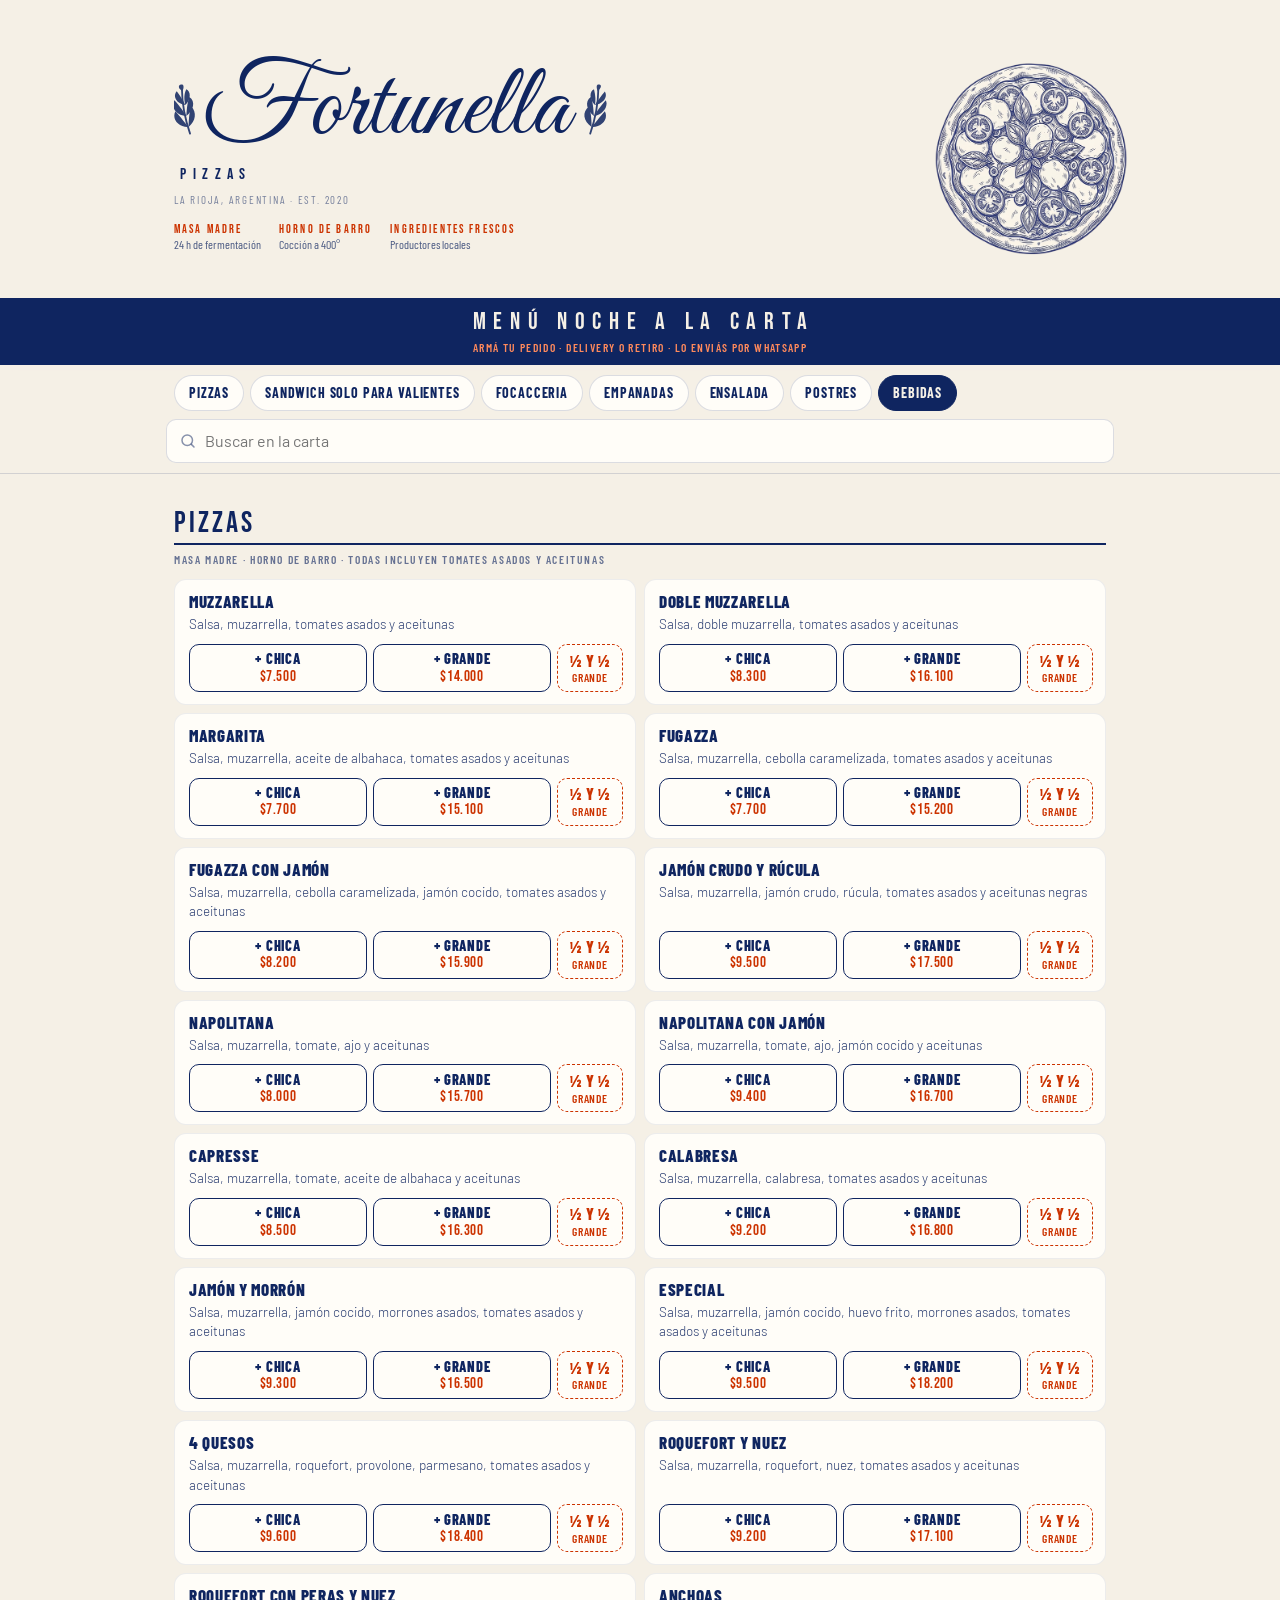
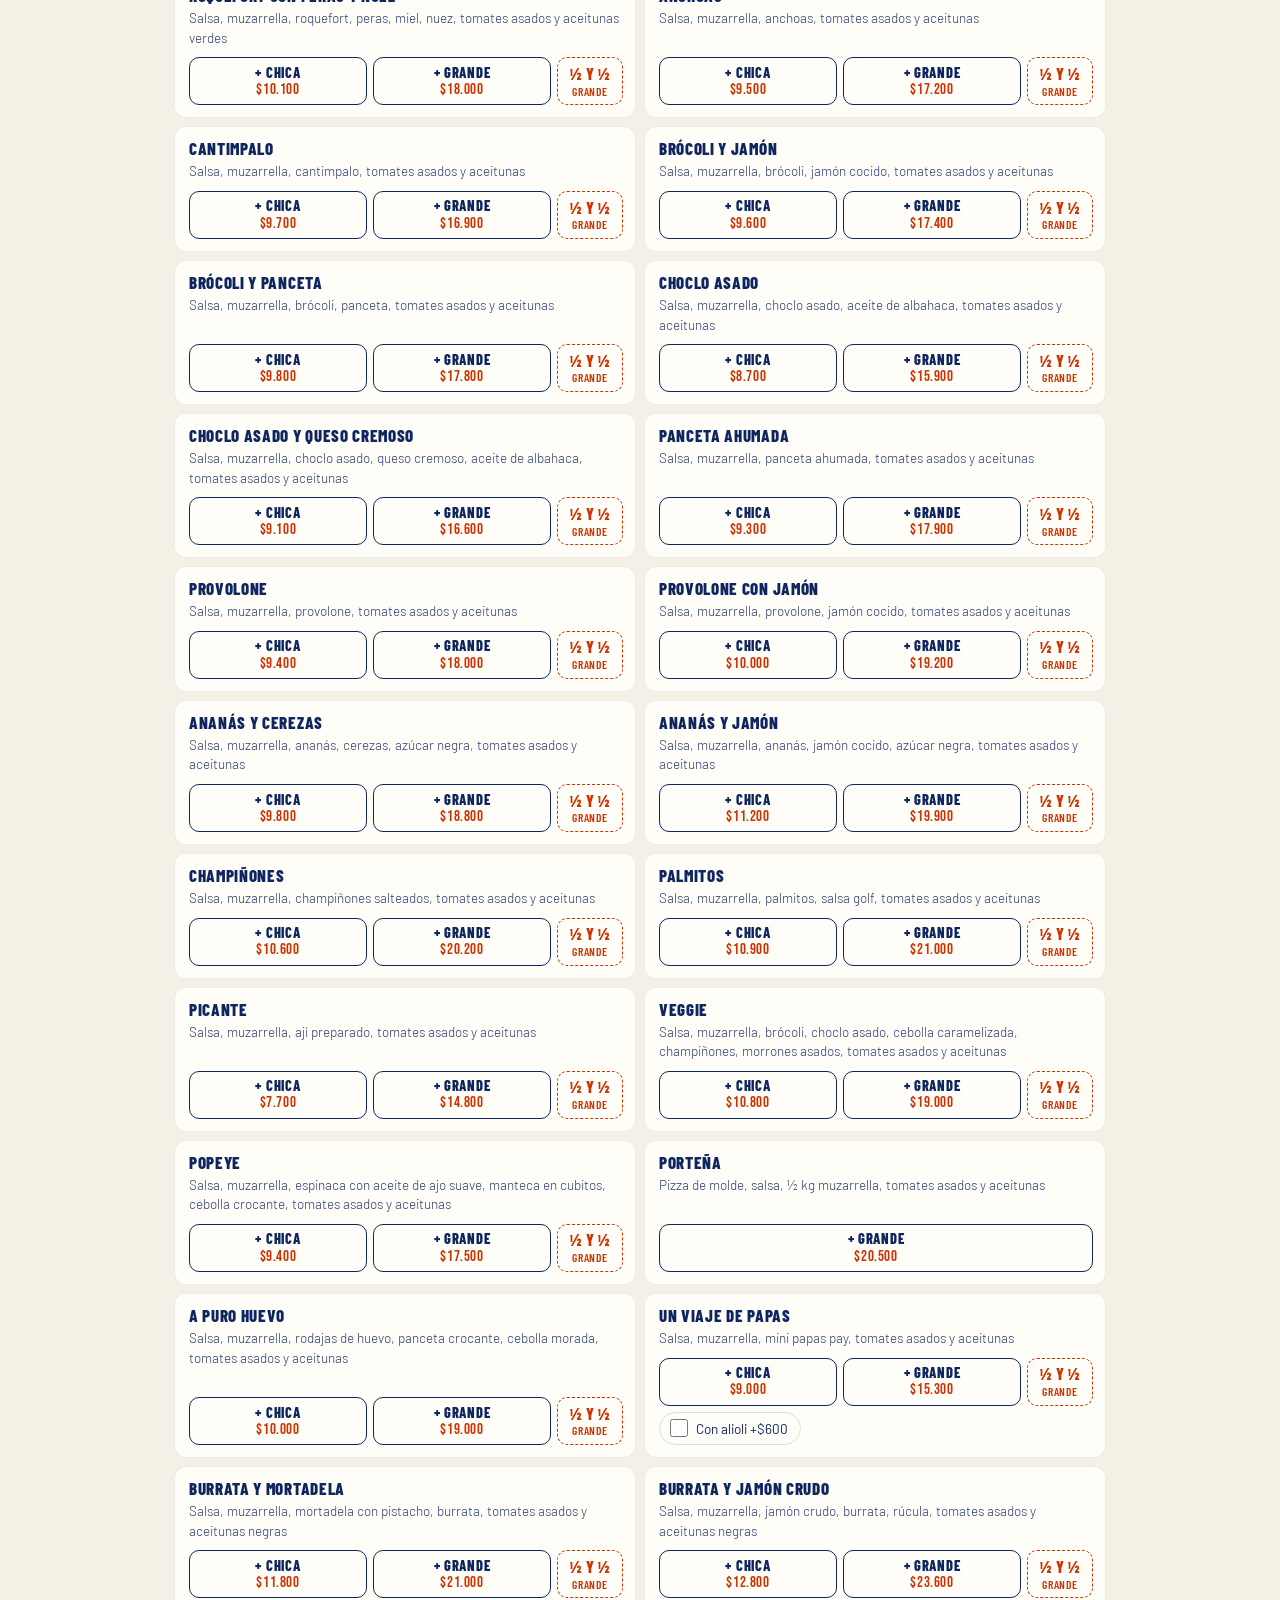
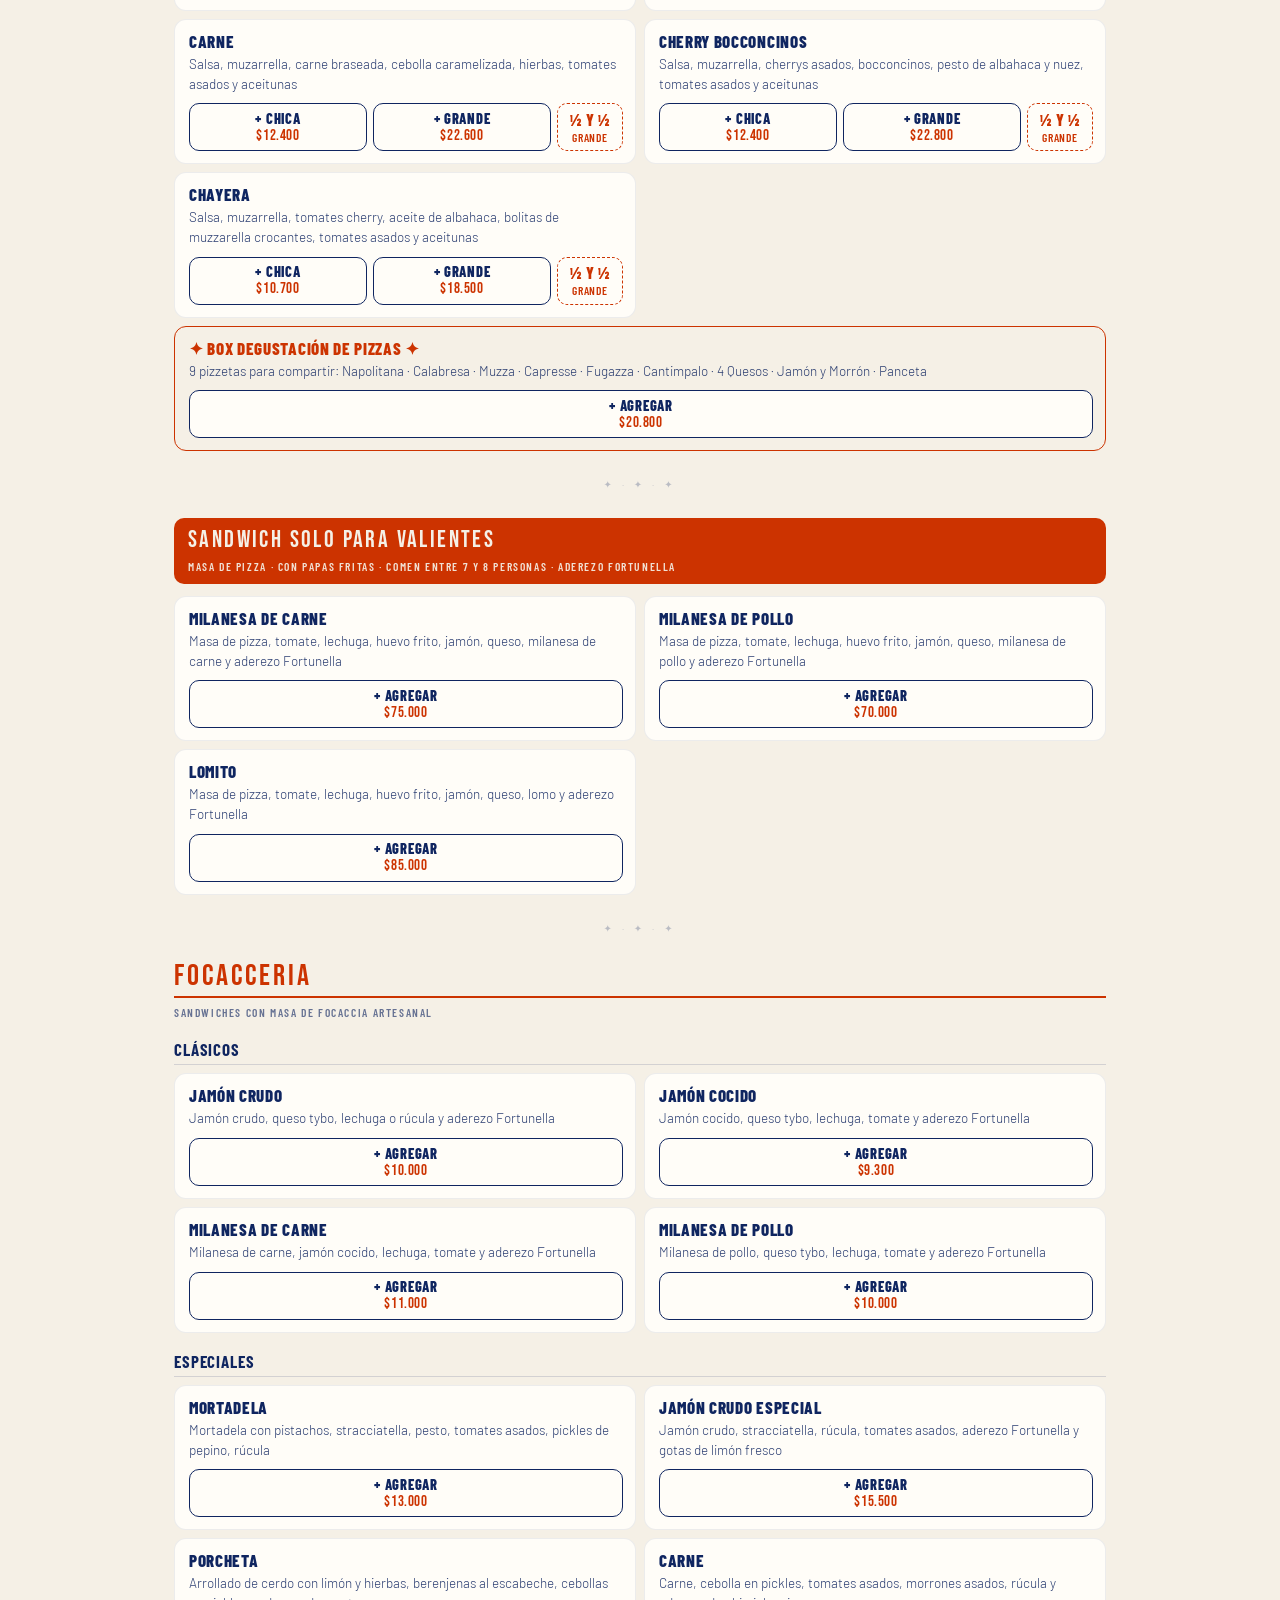
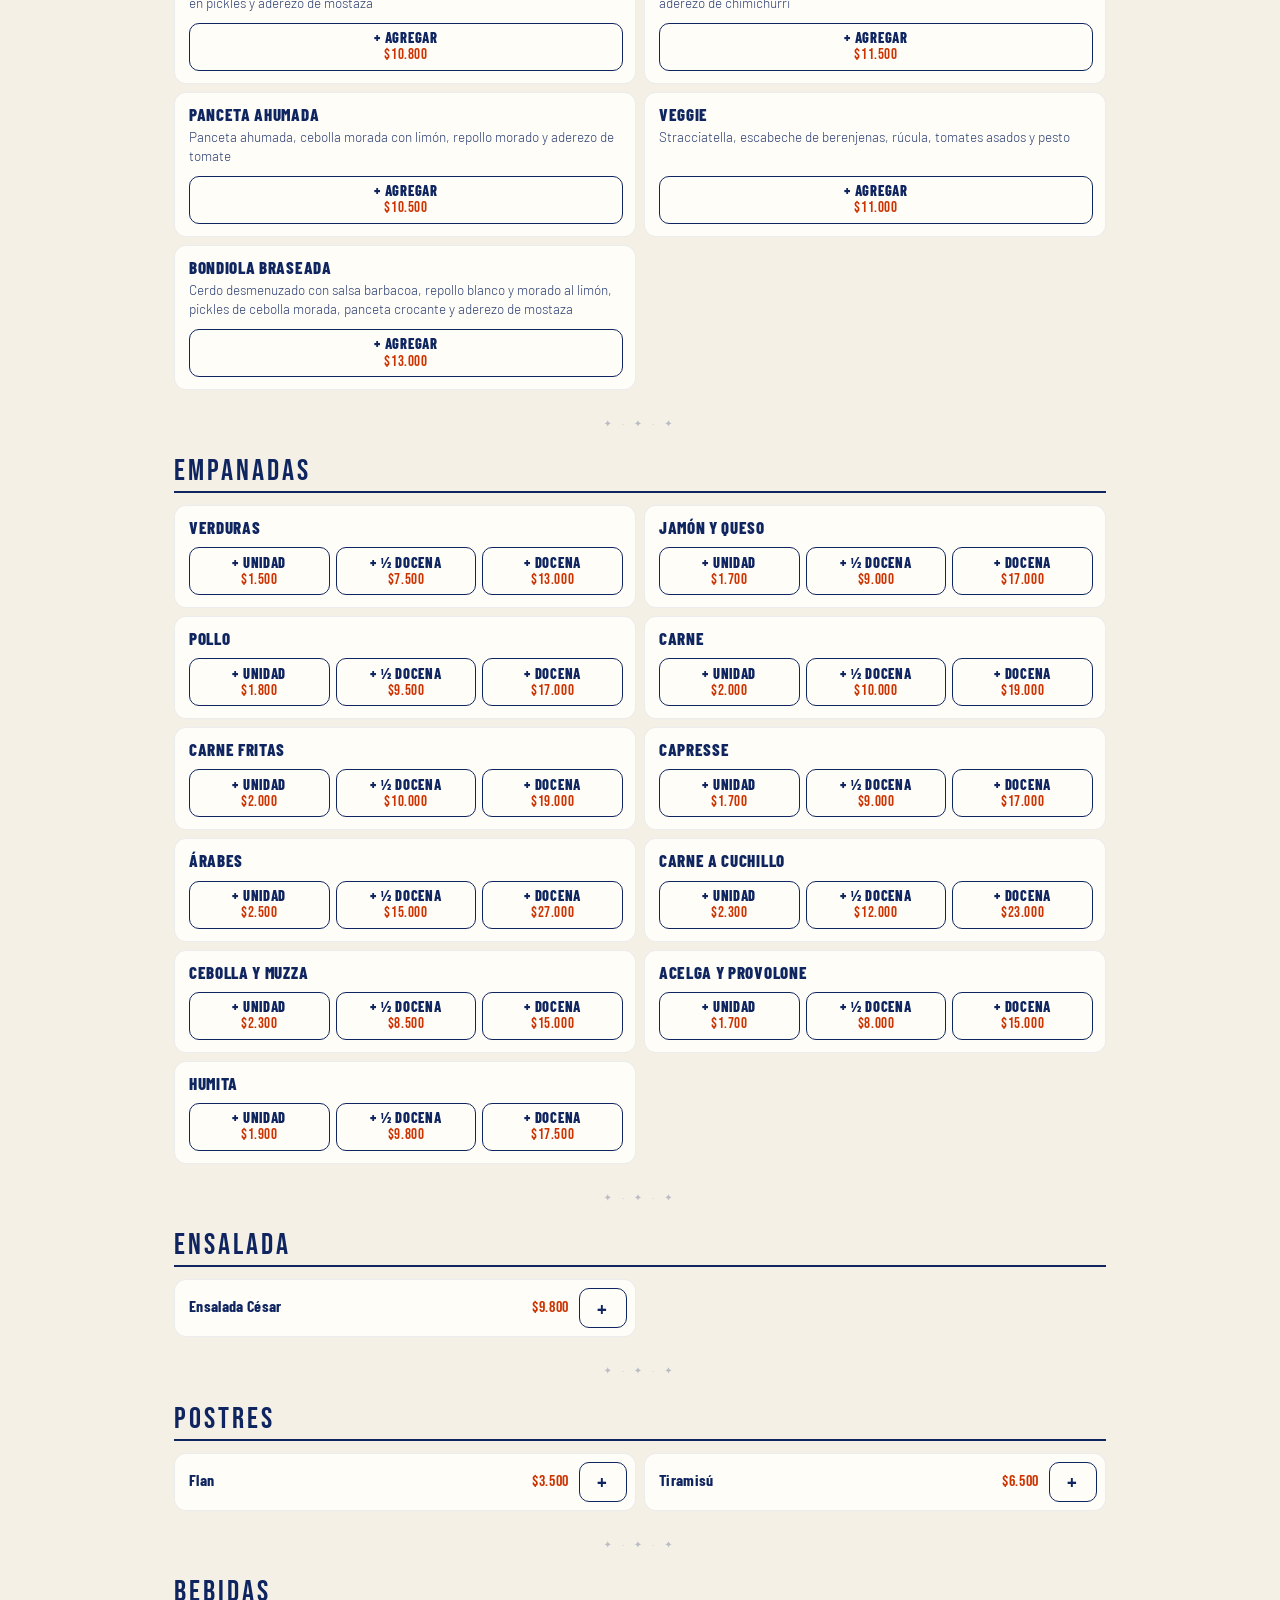
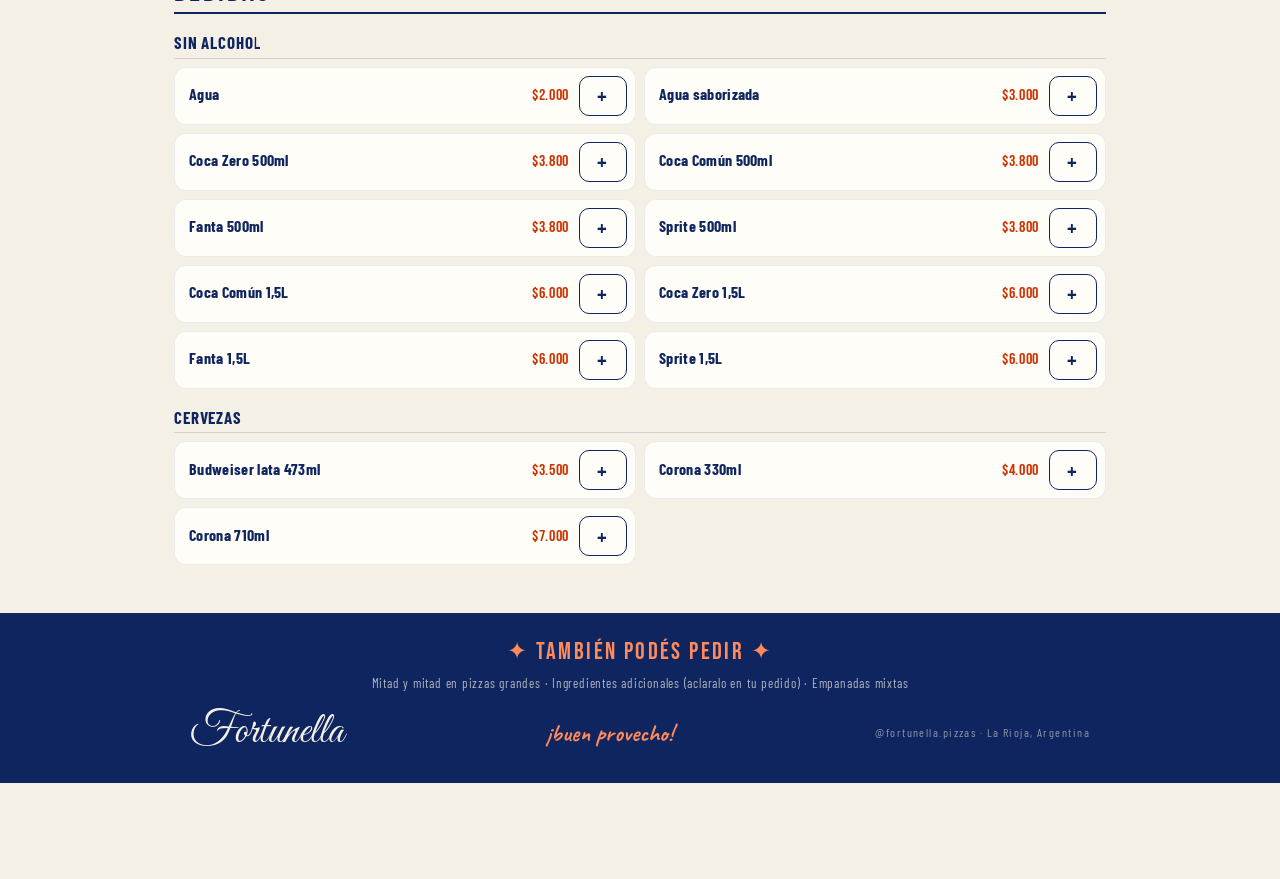
==== index.html @ 7aa37080 "Agregar desde la carta, mitad y mitad grande y ubicación para delivery - Botones por tamaño en cada " ====
<!DOCTYPE html>
<html lang="es">
<head>
<meta charset="UTF-8">
<meta name="viewport" content="width=device-width, initial-scale=1.0, viewport-fit=cover">
<meta name="theme-color" content="#0F2560">
<meta name="description" content="Carta de Fortunella Pizzas, La Rioja. Armá tu pedido y envialo por WhatsApp.">
<title>Fortunella Pizzas — Pedí online</title>
<link rel="preconnect" href="https://fonts.googleapis.com">
<link rel="preconnect" href="https://fonts.gstatic.com" crossorigin>
<link href="https://fonts.googleapis.com/css2?family=Great+Vibes&family=Bebas+Neue&family=Barlow:wght@300;400;500;600&family=Barlow+Condensed:wght@400;600;700;800&family=Caveat:wght@600;700&display=swap" rel="stylesheet">
<link rel="stylesheet" href="css/styles.css">
</head>
<body>

<header class="hero">
  <div class="hero-inner">
    <div class="hero-text">
      <h1 class="hero-name">
        <svg class="leaf left" viewBox="0 0 24 38" aria-hidden="true"><g transform="rotate(-12 12 38)"><path d="M12 36 C11 28 10 18 13 3" stroke="currentColor" stroke-width="1.3" fill="none" stroke-linecap="round"/><path d="M12 31 C5 30 1 23 5 18 C8 23 10 28 12 31Z"/><path d="M12 31 C18 28 20 22 17 17 C14 22 13 27 12 31Z"/><path d="M12 23 C5 21 2 14 6 10 C9 15 11 20 12 23Z"/><path d="M12 23 C18 20 21 14 17 10 C14 15 13 20 12 23Z"/><path d="M13 15 C7 13 5 7 9 4 C11 8 12 12 13 15Z"/><path d="M13 15 C18 12 19 6 16 4 C13 8 13 12 13 15Z"/><path d="M13 5 C10 2 11 0 13 0 C15 0 15 2 13 5Z"/></g></svg>Fortunella<svg class="leaf right" viewBox="0 0 24 38" aria-hidden="true"><g transform="rotate(12 12 38)"><path d="M12 36 C13 28 14 18 11 3" stroke="currentColor" stroke-width="1.3" fill="none" stroke-linecap="round"/><path d="M12 31 C5 28 3 22 7 17 C10 22 11 27 12 31Z"/><path d="M12 31 C19 30 23 23 19 18 C16 23 14 28 12 31Z"/><path d="M12 23 C6 20 3 14 7 10 C10 15 11 20 12 23Z"/><path d="M12 23 C18 21 21 14 18 10 C15 15 13 20 12 23Z"/><path d="M11 15 C6 12 5 6 8 4 C10 8 11 12 11 15Z"/><path d="M11 15 C17 13 19 7 16 4 C14 8 12 12 11 15Z"/><path d="M11 5 C9 2 9 0 11 0 C13 0 13 2 11 5Z"/></g></svg>
      </h1>
      <div class="hero-sub">Pizzas</div>
      <div class="hero-est">La Rioja, Argentina · Est. 2020</div>
      <ul class="facts">
        <li><b>Masa madre</b><span>24 h de fermentación</span></li>
        <li><b>Horno de barro</b><span>Cocción a 400°</span></li>
        <li><b>Ingredientes frescos</b><span>Productores locales</span></li>
      </ul>
    </div>
    <img class="hero-pizza" src="img/pizza.png" alt="" width="520" height="603">
  </div>
  <div class="banner">
    <p class="banner-title">Menú Noche a la Carta</p>
    <p class="banner-sub">Armá tu pedido · Delivery o retiro · Lo enviás por WhatsApp</p>
  </div>
</header>

<nav class="cats" aria-label="Categorías">
  <div class="cats-scroll" id="cats"></div>
  <label class="search">
    <svg viewBox="0 0 24 24" aria-hidden="true"><circle cx="11" cy="11" r="7"/><path d="m20 20-3.5-3.5"/></svg>
    <input id="search" type="search" placeholder="Buscar en la carta" autocomplete="off" aria-label="Buscar en la carta">
  </label>
</nav>

<main id="menu" class="menu" aria-live="polite">
  <p class="loading">Cargando carta…</p>
</main>

<footer class="footer">
  <div class="also">
    <p class="also-title">✦ También podés pedir ✦</p>
    <p class="also-items">Mitad y mitad en pizzas grandes · Ingredientes adicionales (aclaralo en tu pedido) · Empanadas mixtas</p>
  </div>
  <div class="footer-row">
    <span class="footer-logo">Fortunella</span>
    <span class="footer-buen">¡buen provecho!</span>
    <span class="footer-info">@fortunella.pizzas · La Rioja, Argentina</span>
  </div>
</footer>

<!-- Barra del modo mitad y mitad -->
<div class="half-bar" id="halfBar" role="status" aria-live="polite" hidden>
  <span class="hb-icon" aria-hidden="true">½</span>
  <span class="hb-text"><b>Mitad y mitad · Grande</b><span id="halfBarText"></span></span>
  <button type="button" class="hb-cancel" id="halfCancel">Cancelar</button>
</div>

<!-- Barra flotante del carrito -->
<button class="cart-bar" id="cartBar" type="button" hidden>
  <span class="cart-bar-count" id="cartBarCount">0</span>
  <span class="cart-bar-label">Ver mi pedido</span>
  <span class="cart-bar-total" id="cartBarTotal">$0</span>
</button>

<div class="scrim" id="scrim" hidden></div>

<!-- Hoja para agregar un producto -->
<section class="sheet" id="itemSheet" role="dialog" aria-modal="true" aria-labelledby="sheetTitle" hidden>
  <div class="sheet-grip" aria-hidden="true"></div>
  <button class="icon-btn sheet-close" type="button" data-close aria-label="Cerrar">×</button>
  <div class="sheet-body">
    <p class="sheet-cat" id="sheetCat"></p>
    <h2 class="sheet-title" id="sheetTitle"></h2>
    <p class="sheet-desc" id="sheetDesc"></p>

    <fieldset class="field" id="sizeField">
      <legend>Tamaño</legend>
      <div class="pills" id="sizePills"></div>
    </fieldset>

    <fieldset class="field" id="extrasField">
      <legend>Adicionales</legend>
      <div id="extrasList"></div>
    </fieldset>

    <div class="field">
      <label for="itemNotes" class="lbl">Observaciones <span class="opt">(opcional)</span></label>
      <textarea id="itemNotes" rows="2" maxlength="200" placeholder="Ej: sin aceitunas, bien cocida, sin cebolla…"></textarea>
    </div>
  </div>
  <div class="sheet-foot">
    <div class="stepper" role="group" aria-label="Cantidad">
      <button type="button" id="qtyMinus" aria-label="Restar uno">−</button>
      <output id="qtyOut" aria-live="polite">1</output>
      <button type="button" id="qtyPlus" aria-label="Sumar uno">+</button>
    </div>
    <button class="btn primary grow" type="button" id="addBtn">Agregar <span id="addPrice"></span></button>
  </div>
</section>

<!-- Panel del pedido: carrito → entrega → resumen -->
<section class="drawer" id="drawer" role="dialog" aria-modal="true" aria-labelledby="drawerTitle" hidden>
  <header class="drawer-head">
    <button class="icon-btn" type="button" id="drawerBack" aria-label="Volver">‹</button>
    <h2 id="drawerTitle">Tu pedido</h2>
    <button class="icon-btn" type="button" data-close aria-label="Cerrar">×</button>
  </header>
  <ol class="steps" aria-label="Pasos">
    <li data-step="cart">Pedido</li>
    <li data-step="delivery">Entrega</li>
    <li data-step="review">Confirmar</li>
  </ol>

  <div class="drawer-body">
    <!-- Paso 1 -->
    <div class="step" data-panel="cart">
      <ul class="lines" id="lines"></ul>
      <div class="empty" id="emptyCart">
        <p>Tu pedido está vacío.</p>
        <button class="btn ghost" type="button" data-close>Ver la carta</button>
      </div>
      <div class="field" id="generalNotesField">
        <label for="generalNotes" class="lbl">Comentario general <span class="opt">(opcional)</span></label>
        <textarea id="generalNotes" rows="2" maxlength="300" placeholder="Algo que quieras aclarar sobre todo el pedido"></textarea>
      </div>
    </div>

    <!-- Paso 2 -->
    <form class="step" data-panel="delivery" id="deliveryForm" novalidate>
      <div class="field">
        <label for="custName" class="lbl">Pedido a nombre de</label>
        <input id="custName" name="name" type="text" autocomplete="name" maxlength="60" placeholder="Tu nombre" required>
        <p class="error" data-error-for="custName">Contanos a nombre de quién va el pedido.</p>
      </div>

      <fieldset class="field">
        <legend>¿Cómo lo querés?</legend>
        <div class="choice-grid">
          <label class="choice">
            <input type="radio" name="mode" value="delivery">
            <span class="choice-ui"><b>Delivery</b><small>Te lo llevamos</small></span>
          </label>
          <label class="choice">
            <input type="radio" name="mode" value="pickup">
            <span class="choice-ui"><b>Retiro en el local</b><small>Pasás a buscarlo</small></span>
          </label>
        </div>
        <p class="error" data-error-for="mode">Elegí delivery o retiro.</p>
      </fieldset>

      <div class="mode-panel" data-mode="delivery" hidden>
        <div class="field">
          <label for="address" class="lbl">Dirección</label>
          <input id="address" type="text" autocomplete="street-address" maxlength="120" placeholder="Calle, número, barrio">
          <p class="error" data-error-for="address">Necesitamos la dirección para el envío.</p>
        </div>
        <div class="field">
          <label for="addressRef" class="lbl">Referencia <span class="opt">(opcional)</span></label>
          <input id="addressRef" type="text" maxlength="120" placeholder="Entre calles, depto, color de la casa…">
        </div>
        <div class="field loc">
          <span class="lbl">Ubicación <span class="opt">(opcional, recomendado)</span></span>
          <button type="button" class="btn ghost loc-btn" id="locBtn">
            <svg viewBox="0 0 24 24" aria-hidden="true"><path d="M12 2a7 7 0 0 0-7 7c0 5.25 7 13 7 13s7-7.75 7-13a7 7 0 0 0-7-7Zm0 9.5A2.5 2.5 0 1 1 12 6.5a2.5 2.5 0 0 1 0 5Z"/></svg>
            <span>Agregar mi ubicación actual</span>
          </button>
          <div class="loc-ok" id="locOk" hidden>
            <span class="loc-check" aria-hidden="true">✓</span>
            <span class="loc-text"><b>Ubicación agregada</b><small id="locAcc"></small></span>
            <a class="text-btn" id="locMap" href="#" target="_blank" rel="noopener">Ver mapa</a>
            <button type="button" class="text-btn danger" id="locRemove">Quitar</button>
          </div>
          <p class="hint" id="locStatus">Suma un link de Google Maps al mensaje para que el repartidor llegue más fácil.</p>
        </div>
        <p class="hint" id="feeHint"></p>
      </div>

      <div class="mode-panel" data-mode="pickup" hidden>
        <fieldset class="field">
          <legend>¿Cuándo pasás?</legend>
          <label class="radio-row">
            <input type="radio" name="when" value="asap" checked>
            <span>Que el local me avise cuándo está listo</span>
          </label>
          <label class="radio-row">
            <input type="radio" name="when" value="time">
            <span>A un horario específico</span>
          </label>
          <div class="time-pick" id="timePick" hidden>
            <input id="pickupTime" type="time" step="900" aria-label="Horario de retiro">
            <p class="error" data-error-for="pickupTime">Elegí un horario.</p>
          </div>
        </fieldset>
      </div>

      <fieldset class="field">
        <legend>Forma de pago</legend>
        <div class="pills" id="payPills"></div>
        <div class="cash" id="cashField" hidden>
          <label for="cashAmount" class="lbl">¿Con cuánto abonás? <span class="opt">(opcional, para el vuelto)</span></label>
          <input id="cashAmount" type="text" inputmode="numeric" maxlength="10" placeholder="$">
        </div>
      </fieldset>
    </form>

    <!-- Paso 3 -->
    <div class="step" data-panel="review">
      <div class="review" id="review"></div>
      <p class="hint center">Al tocar “Enviar pedido” se abre WhatsApp con el mensaje listo. Solo tenés que enviarlo.</p>
    </div>
  </div>

  <footer class="drawer-foot">
    <div class="totals">
      <span>Total</span>
      <strong id="drawerTotal">$0</strong>
    </div>
    <button class="btn primary" type="button" id="nextBtn">Continuar</button>
  </footer>
</section>

<!-- Confirmación después de abrir WhatsApp -->
<section class="sheet small" id="sentSheet" role="dialog" aria-modal="true" aria-labelledby="sentTitle" hidden>
  <div class="sheet-body center">
    <p class="sent-icon" aria-hidden="true">✓</p>
    <h2 class="sheet-title" id="sentTitle">¡Listo! Abrimos WhatsApp</h2>
    <p class="sheet-desc">Revisá el mensaje y tocá enviar. Si WhatsApp no se abrió, probá de nuevo.</p>
    <p class="loc-tip" id="sentLocTip" hidden>📍 <b>No te olvides de mandar tu ubicación:</b> en el chat tocá 📎 (o +) → <b>Ubicación</b> → Enviar tu ubicación actual.</p>
  </div>
  <div class="sheet-foot column">
    <a class="btn ghost" id="retryLink" href="#" target="_blank" rel="noopener">Abrir WhatsApp de nuevo</a>
    <button class="btn primary" type="button" id="newOrderBtn">Empezar un pedido nuevo</button>
    <button class="btn link" type="button" data-close>Volver a mi pedido</button>
  </div>
</section>

<div class="toast" id="toast" role="status" aria-live="polite"></div>

<script src="js/config.js"></script>
<script src="data/menu.js"></script>
<script src="js/app.js"></script>
</body>
</html>
---- css/styles.css ----
*, *::before, *::after { box-sizing: border-box; margin: 0; padding: 0; }

:root {
  color-scheme: light;
  --blue: #0F2560;
  --blue-70: rgba(15, 37, 96, 0.72);
  --blue-50: rgba(15, 37, 96, 0.5);
  --blue-15: rgba(15, 37, 96, 0.15);
  --blue-08: rgba(15, 37, 96, 0.08);
  --orange: #CC3300;
  --orange-dark: #A82A00;
  --orange-10: rgba(204, 51, 0, 0.1);
  --cream: #F5F0E6;
  --cream2: #EDE7D5;
  --cream3: #E4DBCA;
  --white: #FFFDF8;
  --ok: #1F7A4D;
  --radius: 14px;
  --shadow: 0 10px 40px rgba(15, 37, 96, 0.18);
  --bar-h: 64px;
  --display: 'Bebas Neue', sans-serif;
  --cond: 'Barlow Condensed', sans-serif;
  --body: 'Barlow', system-ui, sans-serif;
}

html { scroll-behavior: smooth; scroll-padding-top: 120px; }
body {
  background: var(--cream);
  color: var(--blue);
  font-family: var(--body);
  font-size: 15px;
  line-height: 1.45;
  -webkit-tap-highlight-color: transparent;
  padding-bottom: calc(var(--bar-h) + 32px + env(safe-area-inset-bottom));
}
body.locked { overflow: hidden; }
button, input, select, textarea { font: inherit; color: inherit; }
button { cursor: pointer; background: none; border: 0; }
:focus-visible { outline: 2.5px solid var(--orange); outline-offset: 2px; }
[hidden] { display: none !important; }

/* ─── HERO ─── */
.hero { background: var(--cream); position: relative; overflow: hidden; }
.hero-inner {
  max-width: 980px; margin: 0 auto; padding: 28px 16px 12px;
  display: flex; align-items: center; justify-content: center; gap: 12px;
}
.hero-text { text-align: center; flex: 1; min-width: 0; }
.hero-name {
  font-family: 'Great Vibes', cursive; font-weight: 400;
  font-size: clamp(56px, 15vw, 104px); line-height: 0.9; color: var(--blue);
  display: inline-flex; align-items: center;
}
.leaf { width: 0.32em; height: 0.52em; fill: var(--blue); color: var(--blue); opacity: 0.85; flex: none; }
.leaf.left { margin-right: -0.04em; }
.leaf.right { margin-left: 0.04em; }
.hero-sub { font-family: var(--display); font-size: 16px; letter-spacing: 0.4em; margin-top: 6px; padding-left: 0.4em; }
.hero-est {
  font-family: var(--cond); font-size: 11px; letter-spacing: 0.16em; text-transform: uppercase;
  opacity: 0.55; margin-top: 6px;
}
.facts {
  list-style: none; display: flex; justify-content: center; flex-wrap: wrap; gap: 6px 18px; margin-top: 14px;
}
.facts li { display: flex; flex-direction: column; font-family: var(--cond); font-size: 12px; line-height: 1.25; }
.facts b { font-family: var(--display); font-weight: 400; font-size: 12px; letter-spacing: 0.18em; color: var(--orange); }
.facts span { opacity: 0.75; }
.hero-pizza { width: 132px; height: auto; flex: none; display: none; }

.banner { background: var(--blue); color: var(--cream); text-align: center; padding: 12px 16px 10px; }
.banner-title { font-family: var(--display); font-size: 20px; letter-spacing: 0.32em; line-height: 1; padding-left: 0.32em; }
.banner-sub {
  font-family: var(--cond); font-weight: 600; font-size: 11.5px; letter-spacing: 0.12em;
  text-transform: uppercase; color: #FF8A5C; margin-top: 5px;
}

/* ─── CATEGORÍAS ─── */
.cats {
  position: sticky; top: 0; z-index: 20; background: rgba(245, 240, 230, 0.96);
  backdrop-filter: blur(8px); -webkit-backdrop-filter: blur(8px);
  border-bottom: 1px solid var(--blue-15);
}
.cats-scroll {
  display: flex; gap: 6px; overflow-x: auto; padding: 10px 16px 8px; scrollbar-width: none;
  max-width: 980px; margin: 0 auto;
}
.cats-scroll::-webkit-scrollbar { display: none; }
.cat-chip {
  flex: none; font-family: var(--cond); font-weight: 700; font-size: 14px; letter-spacing: 0.06em;
  text-transform: uppercase; padding: 7px 14px; border-radius: 999px;
  border: 1.5px solid var(--blue-15); background: var(--white); color: var(--blue); white-space: nowrap;
  transition: background .15s, color .15s, border-color .15s;
}
.cat-chip[aria-current="true"] { background: var(--blue); color: var(--cream); border-color: var(--blue); }
.search {
  display: flex; align-items: center; gap: 8px; max-width: 948px; margin: 0 16px 10px;
  background: var(--white); border: 1.5px solid var(--blue-15); border-radius: 10px; padding: 0 12px;
}
@media (min-width: 980px) { .search { margin: 0 auto 10px; } }
.search svg { width: 18px; height: 18px; fill: none; stroke: var(--blue-50); stroke-width: 2; stroke-linecap: round; flex: none; }
.search input { flex: 1; border: 0; background: transparent; padding: 9px 0; font-size: 15px; outline: none; min-width: 0; }

/* ─── MENÚ ─── */
.menu { max-width: 980px; margin: 0 auto; padding: 8px 16px 24px; }
.loading, .no-results { text-align: center; padding: 40px 0; opacity: 0.6; font-family: var(--cond); font-size: 16px; }
.section { margin-top: 26px; }
.sec-head { margin-bottom: 12px; }
.sec-title {
  font-family: var(--display); font-weight: 400; font-size: 30px; letter-spacing: 0.1em; line-height: 1;
  padding-bottom: 5px; border-bottom: 2.5px solid currentColor; color: var(--blue);
}
.sec-title.orange { color: var(--orange); }
.sec-head.valientes { background: var(--orange); color: var(--cream); padding: 10px 14px; border-radius: 10px; }
.sec-head.valientes .sec-title { color: var(--cream); border: 0; padding: 0; font-size: 24px; }
.sec-head.valientes .sec-sub { color: var(--cream); opacity: 0.92; }
.sec-sub {
  font-family: var(--cond); font-weight: 600; font-size: 11.5px; letter-spacing: 0.14em;
  text-transform: uppercase; opacity: 0.62; margin-top: 6px;
}
.subgroup {
  font-family: var(--cond); font-weight: 700; font-size: 17px; letter-spacing: 0.05em; text-transform: uppercase;
  margin: 16px 0 8px; padding-bottom: 3px; border-bottom: 1px solid var(--blue-15);
}

.grid { display: grid; grid-template-columns: 1fr; gap: 8px; }
@media (min-width: 640px) { .grid { grid-template-columns: 1fr 1fr; } }

.item {
  position: relative; display: flex; flex-direction: column; gap: 10px; text-align: left; width: 100%;
  background: var(--white); border: 1px solid var(--blue-08); border-radius: 12px; padding: 12px 12px 12px 14px;
  transition: border-color .15s, box-shadow .15s, opacity .2s;
}
.item.in-cart { border-color: rgba(204, 51, 0, 0.45); }
.item-main { min-width: 0; display: flex; flex-direction: column; gap: 3px; }
.item-name {
  font-family: var(--cond); font-weight: 800; font-size: 17px; text-transform: uppercase;
  letter-spacing: 0.04em; line-height: 1.12;
}
.item-note { font-family: var(--cond); font-weight: 400; font-size: 12px; text-transform: none; opacity: 0.6; letter-spacing: 0; }
.item-desc { font-size: 13.5px; font-weight: 300; opacity: 0.88; line-height: 1.45; }
.item-prices { font-family: var(--display); font-size: 16px; letter-spacing: 0.04em; color: var(--orange); white-space: nowrap; }
.item.featured { grid-column: 1 / -1; border: 1.5px solid var(--orange); background: var(--cream); }
.item.featured .item-name { color: var(--orange); }
.item.compact { flex-direction: row; align-items: center; padding: 8px 8px 8px 14px; }
.item.compact .item-main { flex: 1; flex-direction: row; align-items: baseline; justify-content: space-between; gap: 10px; }
.item.compact .item-name { font-size: 16px; font-weight: 700; text-transform: none; letter-spacing: 0.02em; }

/* Acciones de la tarjeta */
.item-actions { display: flex; flex-wrap: wrap; gap: 6px; margin-top: auto; }
.item.compact .item-actions { flex-wrap: nowrap; margin: 0; flex: none; }
.add-btn, .half-btn, .qty-group {
  flex: 1 1 0; min-width: 0; height: 48px; border-radius: 10px;
  display: flex; flex-direction: column; align-items: center; justify-content: center; line-height: 1.05;
}
.add-btn { border: 1.5px solid var(--blue); background: var(--white); color: var(--blue); transition: background .12s, color .12s; }
.add-btn:hover { background: var(--blue); color: var(--cream); }
.add-btn:hover .ab-price { color: #FFB08F; }
.add-btn:active, .half-btn:active, .pick-btn:active { transform: scale(0.97); }
.ab-size { font-family: var(--cond); font-weight: 800; font-size: 14.5px; letter-spacing: 0.05em; text-transform: uppercase; white-space: nowrap; }
.ab-price { font-family: var(--display); font-size: 15px; letter-spacing: 0.04em; color: var(--orange); margin-top: 2px; white-space: nowrap; }
.item.compact .add-btn { flex: none; width: 48px; height: 40px; }
.item.compact .add-btn .ab-size { font-size: 22px; font-weight: 600; }

.qty-group { flex-direction: row; background: var(--blue); color: var(--cream); overflow: hidden; }
.qty-group button { width: 40px; height: 100%; color: inherit; font-size: 24px; flex: none; }
.qty-group button:hover { background: rgba(255, 255, 255, 0.12); }
.qg-label { flex: 1; min-width: 0; display: flex; flex-direction: column; align-items: center; line-height: 1; }
.qg-label b { font-family: var(--cond); font-weight: 800; font-size: 19px; }
.qg-label small { font-family: var(--cond); font-weight: 600; font-size: 11.5px; letter-spacing: 0.06em; text-transform: uppercase; opacity: 0.8; margin-top: 2px; }
.item.compact .qty-group { flex: none; width: 116px; height: 40px; }

.half-btn { flex: 0 0 66px; border: 1.5px dashed var(--orange); color: var(--orange); background: transparent; }
.half-btn .ab-size { font-size: 16px; }
.half-btn .ab-price { font-family: var(--cond); font-weight: 600; font-size: 11.5px; letter-spacing: 0.06em; text-transform: uppercase; }
.half-btn:hover { background: var(--orange-10); }

.extra-chips { flex-basis: 100%; display: flex; gap: 6px; }
.chip-check { display: inline-flex; align-items: center; gap: 8px; padding: 6px 12px 6px 10px; border-radius: 999px; border: 1.5px solid var(--blue-15); font-size: 13.5px; cursor: pointer; }
.chip-check input { width: 18px; height: 18px; accent-color: var(--orange); }
.chip-check:has(input:checked) { border-color: var(--orange); background: var(--orange-10); }
.item-halves { font-size: 12.5px; color: var(--orange); font-weight: 500; margin-top: -4px; }

/* Modo mitad y mitad */
.pick-btn {
  flex: 1; height: 48px; border-radius: 10px; background: var(--orange); color: #fff;
  display: flex; align-items: center; justify-content: space-between; gap: 10px; padding: 0 16px;
  font-family: var(--cond); font-weight: 800; font-size: 15px; letter-spacing: 0.05em; text-transform: uppercase;
}
.pick-btn b { font-family: var(--display); font-weight: 400; font-size: 19px; letter-spacing: 0.04em; }
.pick-btn:hover { background: var(--orange-dark); }
.half-chosen {
  flex: 1; height: 48px; display: flex; align-items: center; justify-content: space-between; padding: 0 4px 0 14px;
  border-radius: 10px; background: var(--blue); color: var(--cream);
  font-family: var(--cond); font-weight: 800; font-size: 15px; letter-spacing: 0.06em; text-transform: uppercase;
}
.half-chosen .text-btn { color: var(--cream); }
.half-chosen .text-btn:hover { background: rgba(255, 255, 255, 0.12); color: #fff; }
.item.half-first { border: 2px solid var(--blue); box-shadow: 0 6px 22px rgba(15, 37, 96, 0.18); }
.item.dim { opacity: 0.32; }
body.half-mode .section:not(:first-of-type) .sec-head,
body.half-mode .divider { opacity: 0.32; }

.half-bar {
  position: fixed; z-index: 31; left: 50%; transform: translateX(-50%);
  bottom: calc(14px + env(safe-area-inset-bottom)); width: calc(100% - 32px); max-width: 560px; min-height: var(--bar-h);
  display: flex; align-items: center; gap: 12px; padding: 10px 10px 10px 12px; border-radius: 16px;
  background: var(--orange); color: #fff; box-shadow: var(--shadow); animation: rise .25s ease-out;
}
.hb-icon {
  width: 40px; height: 40px; border-radius: 10px; background: rgba(255, 255, 255, 0.2); flex: none;
  display: grid; place-items: center; font-family: var(--cond); font-weight: 800; font-size: 22px;
}
.hb-text { flex: 1; min-width: 0; display: flex; flex-direction: column; line-height: 1.2; font-size: 13.5px; }
.hb-text b { font-family: var(--cond); font-weight: 800; font-size: 16px; letter-spacing: 0.06em; text-transform: uppercase; }
.hb-cancel {
  flex: none; height: 40px; padding: 0 14px; border-radius: 10px; background: #fff; color: var(--orange);
  font-family: var(--cond); font-weight: 800; font-size: 14px; letter-spacing: 0.06em; text-transform: uppercase;
}

.divider { text-align: center; font-size: 10px; letter-spacing: 0.4em; opacity: 0.25; margin: 26px 0 0; }

/* ─── FOOTER ─── */
.footer { background: var(--blue); color: var(--cream); text-align: center; padding: 22px 16px 28px; margin-top: 16px; }
.also-title { font-family: var(--display); font-size: 24px; letter-spacing: 0.1em; color: #FF8A5C; }
.also-items { font-family: var(--cond); font-size: 13px; letter-spacing: 0.06em; opacity: 0.7; margin-top: 4px; }
.footer-row { display: flex; flex-direction: column; align-items: center; gap: 4px; margin-top: 18px; }
.footer-logo { font-family: 'Great Vibes', cursive; font-size: 44px; line-height: 1; }
.footer-buen { font-family: 'Caveat', cursive; font-size: 24px; font-weight: 700; color: #FF8A5C; }
.footer-info { font-family: var(--cond); font-size: 12px; letter-spacing: 0.12em; opacity: 0.55; }

/* ─── BOTONES ─── */
.btn {
  display: inline-flex; align-items: center; justify-content: center; gap: 8px; min-height: 50px;
  padding: 0 20px; border-radius: 12px; font-family: var(--cond); font-weight: 700; font-size: 17px;
  letter-spacing: 0.06em; text-transform: uppercase; text-decoration: none; transition: background .15s, opacity .15s;
}
.btn.primary { background: var(--orange); color: #fff; }
.btn.primary:hover { background: var(--orange-dark); }
.btn.primary:disabled { opacity: 0.45; cursor: not-allowed; }
.btn.whatsapp { background: #1FA855; }
.btn.whatsapp:hover { background: #178A45; }
.btn.ghost { border: 1.5px solid var(--blue); color: var(--blue); background: transparent; }
.btn.link { min-height: 40px; color: var(--blue-70); text-transform: none; font-weight: 600; letter-spacing: 0.02em; }
.btn.grow { flex: 1; }
.btn svg { width: 22px; height: 22px; fill: currentColor; }
.icon-btn {
  width: 40px; height: 40px; border-radius: 50%; display: grid; place-items: center; font-size: 28px;
  line-height: 1; color: var(--blue); flex: none;
}
.icon-btn:hover { background: var(--blue-08); }

/* ─── BARRA CARRITO ─── */
.cart-bar {
  position: fixed; z-index: 30; left: 50%; transform: translateX(-50%);
  bottom: calc(14px + env(safe-area-inset-bottom)); width: calc(100% - 32px); max-width: 560px; height: var(--bar-h);
  display: flex; align-items: center; gap: 12px; padding: 0 18px 0 12px; border-radius: 16px;
  background: var(--blue); color: var(--cream); box-shadow: var(--shadow);
  animation: rise .25s ease-out;
}
.cart-bar:hover { background: #142e74; }
.cart-bar-count {
  min-width: 36px; height: 36px; border-radius: 10px; padding: 0 8px; background: var(--orange); color: #fff;
  display: grid; place-items: center; font-family: var(--cond); font-weight: 800; font-size: 18px;
}
.cart-bar-label { flex: 1; text-align: left; font-family: var(--cond); font-weight: 700; font-size: 18px; letter-spacing: 0.06em; text-transform: uppercase; }
.cart-bar-total { font-family: var(--display); font-size: 24px; letter-spacing: 0.04em; }
.cart-bar.bump { animation: bump .35s ease; }
@keyframes rise { from { transform: translate(-50%, 30px); opacity: 0; } }
@keyframes bump { 40% { transform: translateX(-50%) scale(1.04); } }

/* ─── SCRIM / SHEETS ─── */
.scrim { position: fixed; inset: 0; z-index: 40; background: rgba(10, 22, 58, 0.45); animation: fade .2s; }
@keyframes fade { from { opacity: 0; } }

.sheet {
  position: fixed; z-index: 50; left: 0; right: 0; bottom: 0; max-height: 92vh; max-height: 92dvh;
  display: flex; flex-direction: column; background: var(--cream); border-radius: 20px 20px 0 0;
  box-shadow: var(--shadow); animation: slideUp .25s ease-out;
  padding-bottom: env(safe-area-inset-bottom);
}
@keyframes slideUp { from { transform: translateY(40px); opacity: 0; } }
.sheet-grip { width: 42px; height: 4px; border-radius: 2px; background: var(--blue-15); margin: 8px auto 0; flex: none; }
.sheet-close { position: absolute; top: 8px; right: 8px; }
.sheet-body { overflow-y: auto; padding: 10px 20px 8px; flex: 1; overscroll-behavior: contain; }
.sheet-cat { font-family: var(--cond); font-weight: 600; font-size: 12px; letter-spacing: 0.16em; text-transform: uppercase; color: var(--orange); }
.sheet-title {
  font-family: var(--cond); font-weight: 800; font-size: 26px; line-height: 1.05; text-transform: uppercase;
  letter-spacing: 0.03em; margin: 2px 40px 6px 0;
}
.sheet-desc { font-size: 14.5px; font-weight: 300; opacity: 0.9; }
.sheet-foot {
  display: flex; gap: 12px; align-items: center; padding: 12px 20px 16px; border-top: 1px solid var(--blue-08); flex: none;
  background: var(--cream);
}
.sheet-foot.column { flex-direction: column; align-items: stretch; gap: 8px; }
.sheet.small .sheet-body { padding-top: 24px; }
.center { text-align: center; }
.sent-icon {
  width: 56px; height: 56px; border-radius: 50%; margin: 0 auto 10px; background: #1FA855; color: #fff;
  display: grid; place-items: center; font-size: 30px;
}
.sheet.small .sheet-title { margin: 0 0 6px; }

@media (min-width: 720px) {
  .sheet {
    left: 50%; right: auto; bottom: auto; top: 50%; width: 520px; max-height: 86vh;
    transform: translate(-50%, -50%); border-radius: 20px; animation: pop .2s ease-out;
  }
  .sheet-grip { display: none; }
  .sheet-body { padding-top: 22px; }
  @keyframes pop { from { opacity: 0; transform: translate(-50%, -46%); } }
}

/* ─── FORM ─── */
.field { border: 0; margin-top: 18px; }
.field legend, .lbl {
  display: block; font-family: var(--cond); font-weight: 700; font-size: 14px; letter-spacing: 0.1em;
  text-transform: uppercase; margin-bottom: 8px; padding: 0;
}
.opt { font-weight: 400; opacity: 0.6; text-transform: none; letter-spacing: 0.02em; }
input[type="text"], input[type="time"], input[type="search"], select, textarea {
  width: 100%; background: var(--white); border: 1.5px solid var(--blue-15); border-radius: 10px;
  padding: 11px 12px; font-size: 16px; font-weight: 400; color: var(--blue);
}
.search input { border: 0; padding: 9px 0; background: transparent; }
textarea { resize: vertical; min-height: 64px; }
input:focus, select:focus, textarea:focus { outline: none; border-color: var(--blue); box-shadow: 0 0 0 3px var(--blue-08); }
.invalid input, .invalid .choice-ui { border-color: var(--orange) !important; }
.error { display: none; color: var(--orange); font-size: 13px; font-weight: 500; margin-top: 6px; }
.invalid .error { display: block; }
.hint { font-size: 13px; opacity: 0.7; margin-top: 8px; }

.pills { display: flex; flex-wrap: wrap; gap: 8px; }
.pill { position: relative; }
.pill input { position: absolute; opacity: 0; pointer-events: none; }
.pill span {
  display: flex; flex-direction: column; align-items: center; min-width: 96px; padding: 9px 14px; border-radius: 12px;
  border: 1.5px solid var(--blue-15); background: var(--white); cursor: pointer; transition: all .15s;
  font-family: var(--cond); font-weight: 700; font-size: 15px; letter-spacing: 0.04em; text-transform: uppercase;
}
.pill small { font-family: var(--display); font-weight: 400; font-size: 15px; color: var(--orange); letter-spacing: 0.04em; }
.pill input:checked + span { border-color: var(--blue); background: var(--blue); color: var(--cream); }
.pill input:checked + span small { color: #FFB08F; }
.pill input:focus-visible + span { outline: 2.5px solid var(--orange); outline-offset: 2px; }

.switch { display: flex; align-items: center; gap: 12px; cursor: pointer; font-family: var(--cond); font-weight: 700; font-size: 16px; letter-spacing: 0.06em; text-transform: uppercase; }
.switch input { position: absolute; opacity: 0; pointer-events: none; }
.switch-ui { width: 46px; height: 28px; border-radius: 14px; background: var(--blue-15); position: relative; transition: background .2s; flex: none; }
.switch-ui::after { content: ''; position: absolute; top: 3px; left: 3px; width: 22px; height: 22px; border-radius: 50%; background: #fff; box-shadow: 0 1px 3px rgba(0,0,0,.2); transition: transform .2s; }
.switch input:checked + .switch-ui { background: var(--orange); }
.switch input:checked + .switch-ui::after { transform: translateX(18px); }
.switch input:focus-visible + .switch-ui { outline: 2.5px solid var(--orange); outline-offset: 2px; }
.half-pick { margin-top: 12px; }

.check-row, .radio-row {
  display: flex; align-items: center; gap: 12px; padding: 10px 12px; border-radius: 10px; background: var(--white);
  border: 1.5px solid var(--blue-08); cursor: pointer; margin-bottom: 6px; font-size: 15px;
}
.check-row input, .radio-row input { width: 20px; height: 20px; accent-color: var(--orange); flex: none; }
.check-row span { flex: 1; }
.check-row b { font-family: var(--display); font-weight: 400; color: var(--orange); font-size: 16px; letter-spacing: 0.04em; }
.time-pick { margin: 4px 0 0 32px; max-width: 180px; }
.cash { margin-top: 12px; }

.choice-grid { display: grid; grid-template-columns: 1fr 1fr; gap: 8px; }
.choice { position: relative; }
.choice input { position: absolute; opacity: 0; pointer-events: none; }
.choice-ui {
  display: flex; flex-direction: column; gap: 2px; padding: 14px; border-radius: 12px; height: 100%;
  border: 1.5px solid var(--blue-15); background: var(--white); cursor: pointer; transition: all .15s;
}
.choice-ui b { font-family: var(--cond); font-weight: 800; font-size: 17px; text-transform: uppercase; letter-spacing: 0.04em; }
.choice-ui small { font-size: 13px; opacity: 0.7; }
.choice input:checked + .choice-ui { border-color: var(--blue); background: var(--blue); color: var(--cream); }
.choice input:focus-visible + .choice-ui { outline: 2.5px solid var(--orange); outline-offset: 2px; }
.mode-panel { margin-top: 4px; }
.loc-btn { width: 100%; min-height: 46px; font-size: 15px; }
.loc-btn[aria-busy="true"] { opacity: 0.6; pointer-events: none; }
.loc-ok {
  display: flex; align-items: center; gap: 8px; padding: 8px 6px 8px 12px; border-radius: 10px;
  background: rgba(31, 122, 77, 0.1); border: 1.5px solid rgba(31, 122, 77, 0.35);
}
.loc-check { width: 26px; height: 26px; border-radius: 50%; background: var(--ok); color: #fff; display: grid; place-items: center; font-size: 14px; flex: none; }
.loc-text { flex: 1; display: flex; flex-direction: column; line-height: 1.2; font-size: 14.5px; }
.loc-text small { font-size: 12.5px; opacity: 0.7; }
.loc-ok .text-btn { text-decoration: none; }
.hint.warn { color: var(--orange); opacity: 1; }
.loc-tip {
  margin-top: 14px; padding: 12px 14px; border-radius: 12px; background: var(--orange-10);
  border: 1.5px solid rgba(204, 51, 0, 0.3); font-size: 14.5px; text-align: left;
}

.stepper { display: flex; align-items: center; border: 1.5px solid var(--blue-15); border-radius: 12px; background: var(--white); height: 50px; flex: none; }
.stepper button { width: 44px; height: 100%; font-size: 24px; color: var(--blue); }
.stepper button:disabled { opacity: 0.3; cursor: default; }
.stepper output { min-width: 28px; text-align: center; font-family: var(--cond); font-weight: 800; font-size: 19px; }
.stepper.sm { height: 36px; border-radius: 10px; }
.stepper.sm button { width: 34px; font-size: 20px; }
.stepper.sm output { min-width: 22px; font-size: 16px; }

/* ─── DRAWER ─── */
.drawer {
  position: fixed; z-index: 50; inset: 0; display: flex; flex-direction: column; background: var(--cream);
  animation: slideUp .25s ease-out;
}
@media (min-width: 720px) {
  .drawer { left: auto; width: 460px; box-shadow: var(--shadow); animation: slideIn .25s ease-out; }
  @keyframes slideIn { from { transform: translateX(40px); opacity: 0; } }
}
.drawer-head {
  display: flex; align-items: center; gap: 6px; padding: 8px 8px 4px; padding-top: max(8px, env(safe-area-inset-top));
}
.drawer-head h2 { flex: 1; text-align: center; font-family: var(--display); font-weight: 400; font-size: 26px; letter-spacing: 0.1em; }
#drawerBack { visibility: hidden; }
#drawerBack.show { visibility: visible; }
.steps { list-style: none; display: flex; gap: 6px; padding: 0 20px 12px; border-bottom: 1px solid var(--blue-08); }
.steps li {
  flex: 1; text-align: center; font-family: var(--cond); font-weight: 700; font-size: 12px; letter-spacing: 0.12em;
  text-transform: uppercase; opacity: 0.4; padding-top: 8px; border-top: 3px solid var(--blue-15);
}
.steps li.done { opacity: 0.75; border-color: var(--blue); }
.steps li.current { opacity: 1; border-color: var(--orange); color: var(--orange); }
.drawer-body { flex: 1; overflow-y: auto; padding: 4px 20px 20px; overscroll-behavior: contain; }
.drawer-foot {
  display: flex; flex-direction: column; gap: 10px; padding: 12px 20px; padding-bottom: max(16px, env(safe-area-inset-bottom));
  border-top: 1px solid var(--blue-15); background: var(--cream2);
}
.totals { display: flex; justify-content: space-between; align-items: baseline; }
.totals span { font-family: var(--cond); font-weight: 700; font-size: 16px; letter-spacing: 0.1em; text-transform: uppercase; }
.totals strong { font-family: var(--display); font-weight: 400; font-size: 30px; color: var(--orange); letter-spacing: 0.03em; }
.totals small { display: block; text-align: right; font-size: 12px; opacity: 0.7; font-family: var(--body); }

.lines { list-style: none; }
.line { padding: 14px 0; border-bottom: 1px dashed var(--blue-15); display: grid; grid-template-columns: 1fr auto; gap: 4px 12px; }
.line-name { font-family: var(--cond); font-weight: 800; font-size: 16.5px; text-transform: uppercase; letter-spacing: 0.03em; line-height: 1.15; }
.line-meta { font-size: 13.5px; opacity: 0.78; grid-column: 1; }
.line-notes { font-size: 13.5px; font-style: italic; color: var(--blue-70); grid-column: 1; }
.line-price { font-family: var(--display); font-size: 19px; color: var(--orange); letter-spacing: 0.03em; text-align: right; grid-row: 1; grid-column: 2; }
.line-actions { grid-column: 1 / -1; display: flex; align-items: center; gap: 4px; margin-top: 6px; }
.line-actions .spacer { flex: 1; }
.text-btn {
  font-family: var(--cond); font-weight: 600; font-size: 14px; letter-spacing: 0.04em; padding: 8px 10px; border-radius: 8px;
  color: var(--blue-70);
}
.text-btn:hover { background: var(--blue-08); color: var(--blue); }
.text-btn.danger:hover { color: var(--orange); background: var(--orange-10); }
.empty { text-align: center; padding: 48px 0 24px; display: flex; flex-direction: column; gap: 14px; align-items: center; font-size: 16px; opacity: 0.85; }

/* Resumen */
.review-block { background: var(--white); border: 1px solid var(--blue-08); border-radius: var(--radius); padding: 14px 16px; margin-top: 14px; }
.review-block h3 {
  font-family: var(--cond); font-weight: 700; font-size: 13px; letter-spacing: 0.14em; text-transform: uppercase;
  opacity: 0.6; margin-bottom: 8px; display: flex; justify-content: space-between; align-items: center;
}
.review-block h3 button { font-size: 13px; letter-spacing: 0.06em; color: var(--orange); opacity: 1; font-family: var(--cond); font-weight: 700; text-transform: uppercase; }
.review-row { display: flex; justify-content: space-between; gap: 12px; padding: 6px 0; font-size: 14.5px; }
.review-row + .review-row { border-top: 1px dashed var(--blue-08); }
.review-row b { font-weight: 600; }
.review-row .sub { display: block; font-size: 13px; opacity: 0.72; }
.review-row .sub i { font-style: italic; }
.review-row .price { font-family: var(--display); font-size: 17px; color: var(--orange); white-space: nowrap; letter-spacing: 0.03em; }
.review-kv { display: grid; grid-template-columns: auto 1fr; gap: 6px 14px; font-size: 14.5px; }
.review-kv dt { opacity: 0.6; }
.review-kv dd { font-weight: 500; }

/* Toast */
.toast {
  position: fixed; z-index: 60; left: 50%; bottom: calc(var(--bar-h) + 28px + env(safe-area-inset-bottom));
  transform: translate(-50%, 20px); background: var(--ok); color: #fff; padding: 10px 18px; border-radius: 999px;
  font-weight: 500; font-size: 14.5px; opacity: 0; pointer-events: none; transition: all .25s; white-space: nowrap;
  max-width: calc(100% - 32px); overflow: hidden; text-overflow: ellipsis;
}
.toast.show { opacity: 1; transform: translate(-50%, 0); }
.toast { display: flex; align-items: center; gap: 12px; }
.toast-msg { overflow: hidden; text-overflow: ellipsis; min-width: 0; }
.toast.has-action { padding: 6px 6px 6px 16px; }
.toast.has-action.show { pointer-events: auto; }
.toast-btn {
  flex: none; color: var(--ok); background: #fff; border-radius: 999px; padding: 7px 14px;
  font-family: var(--cond); font-weight: 800; font-size: 14px; letter-spacing: 0.06em; text-transform: uppercase;
}

/* ─── DESKTOP ─── */
@media (min-width: 720px) {
  .hero-inner { padding: 36px 24px 18px; gap: 28px; }
  .hero-pizza { display: block; width: 210px; margin-right: -30px; }
  .hero-text { text-align: left; }
  .facts { justify-content: flex-start; }
  .hero-sub { text-align: left; }
  .banner-title { font-size: 24px; }
  .menu { padding: 8px 24px 32px; }
  .cats-scroll { padding: 10px 24px 8px; }
  .footer-row { flex-direction: row; justify-content: space-between; max-width: 900px; margin: 18px auto 0; }
}
@media (min-width: 480px) and (max-width: 719px) {
  .hero-pizza { display: block; width: 120px; }
  .hero-text { text-align: left; }
  .facts { justify-content: flex-start; }
}
@media (prefers-reduced-motion: reduce) {
  *, *::before, *::after { animation: none !important; transition: none !important; }
  html { scroll-behavior: auto; }
}
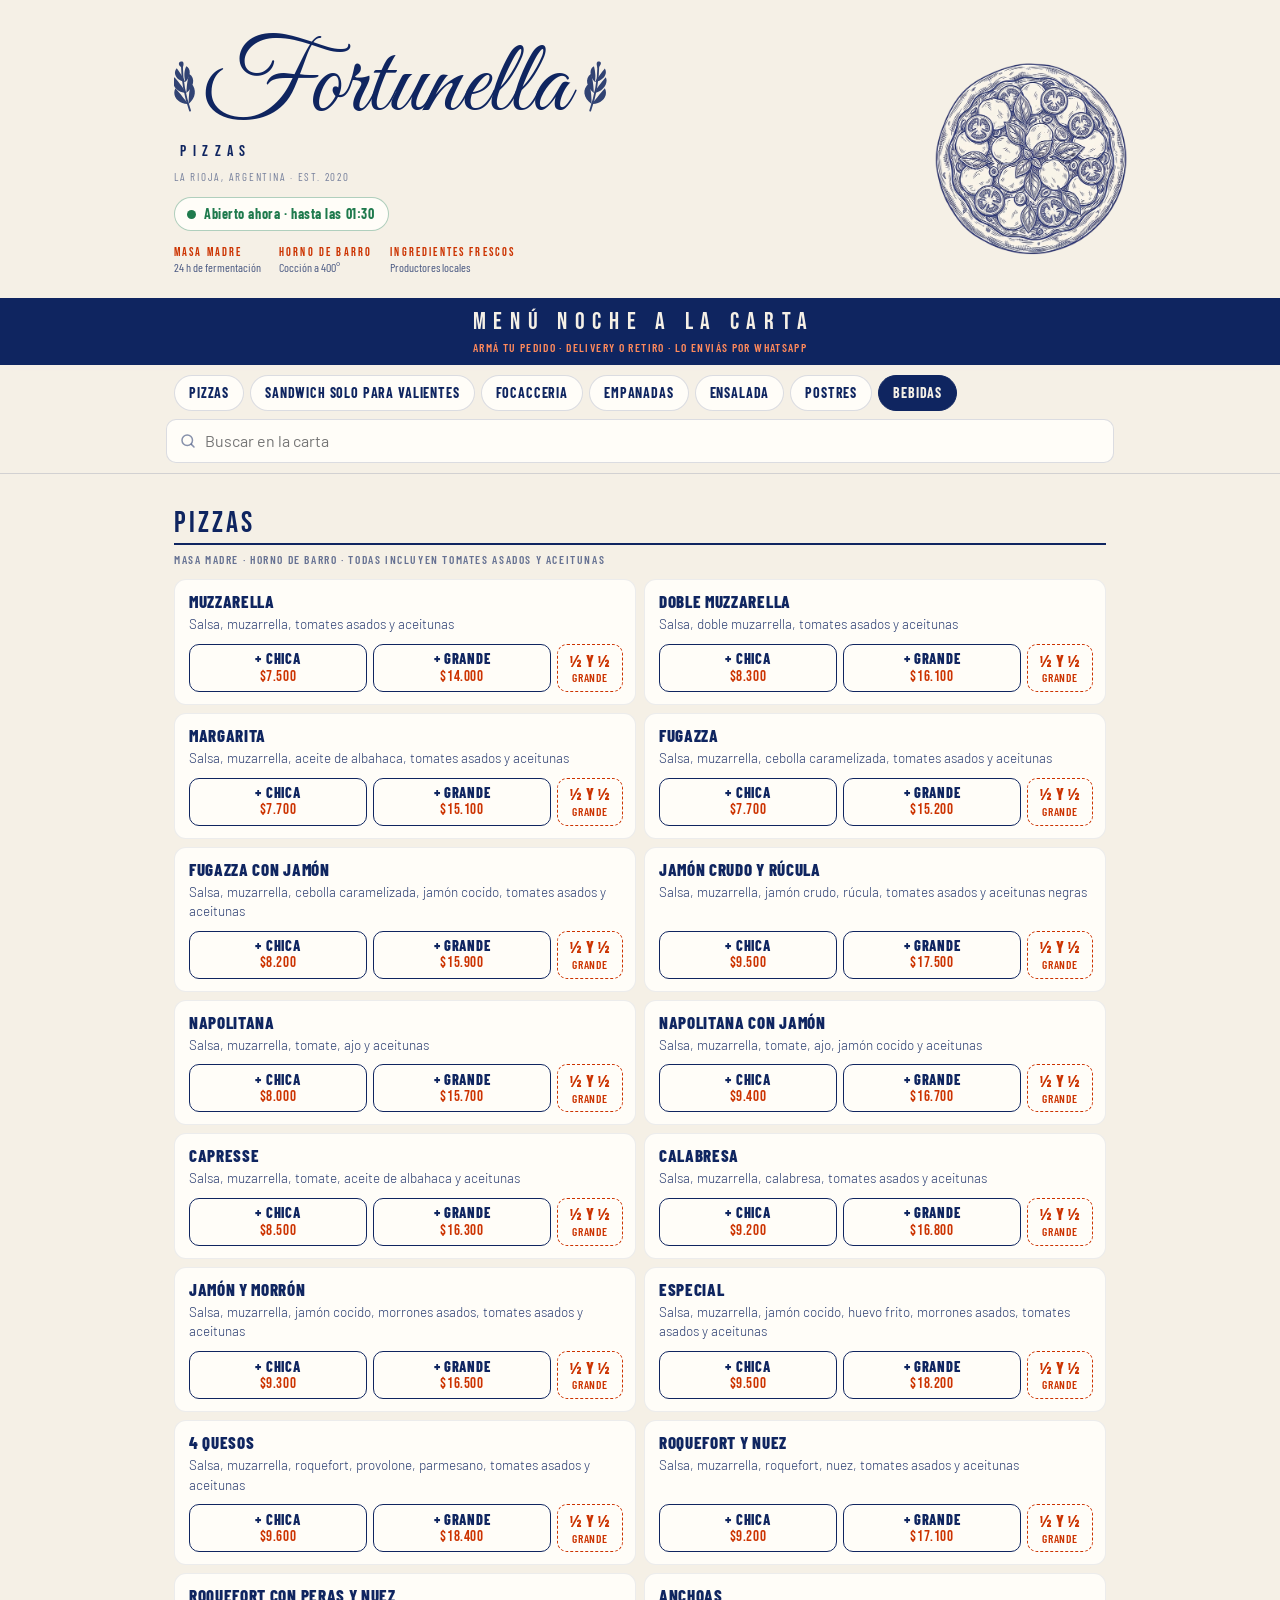
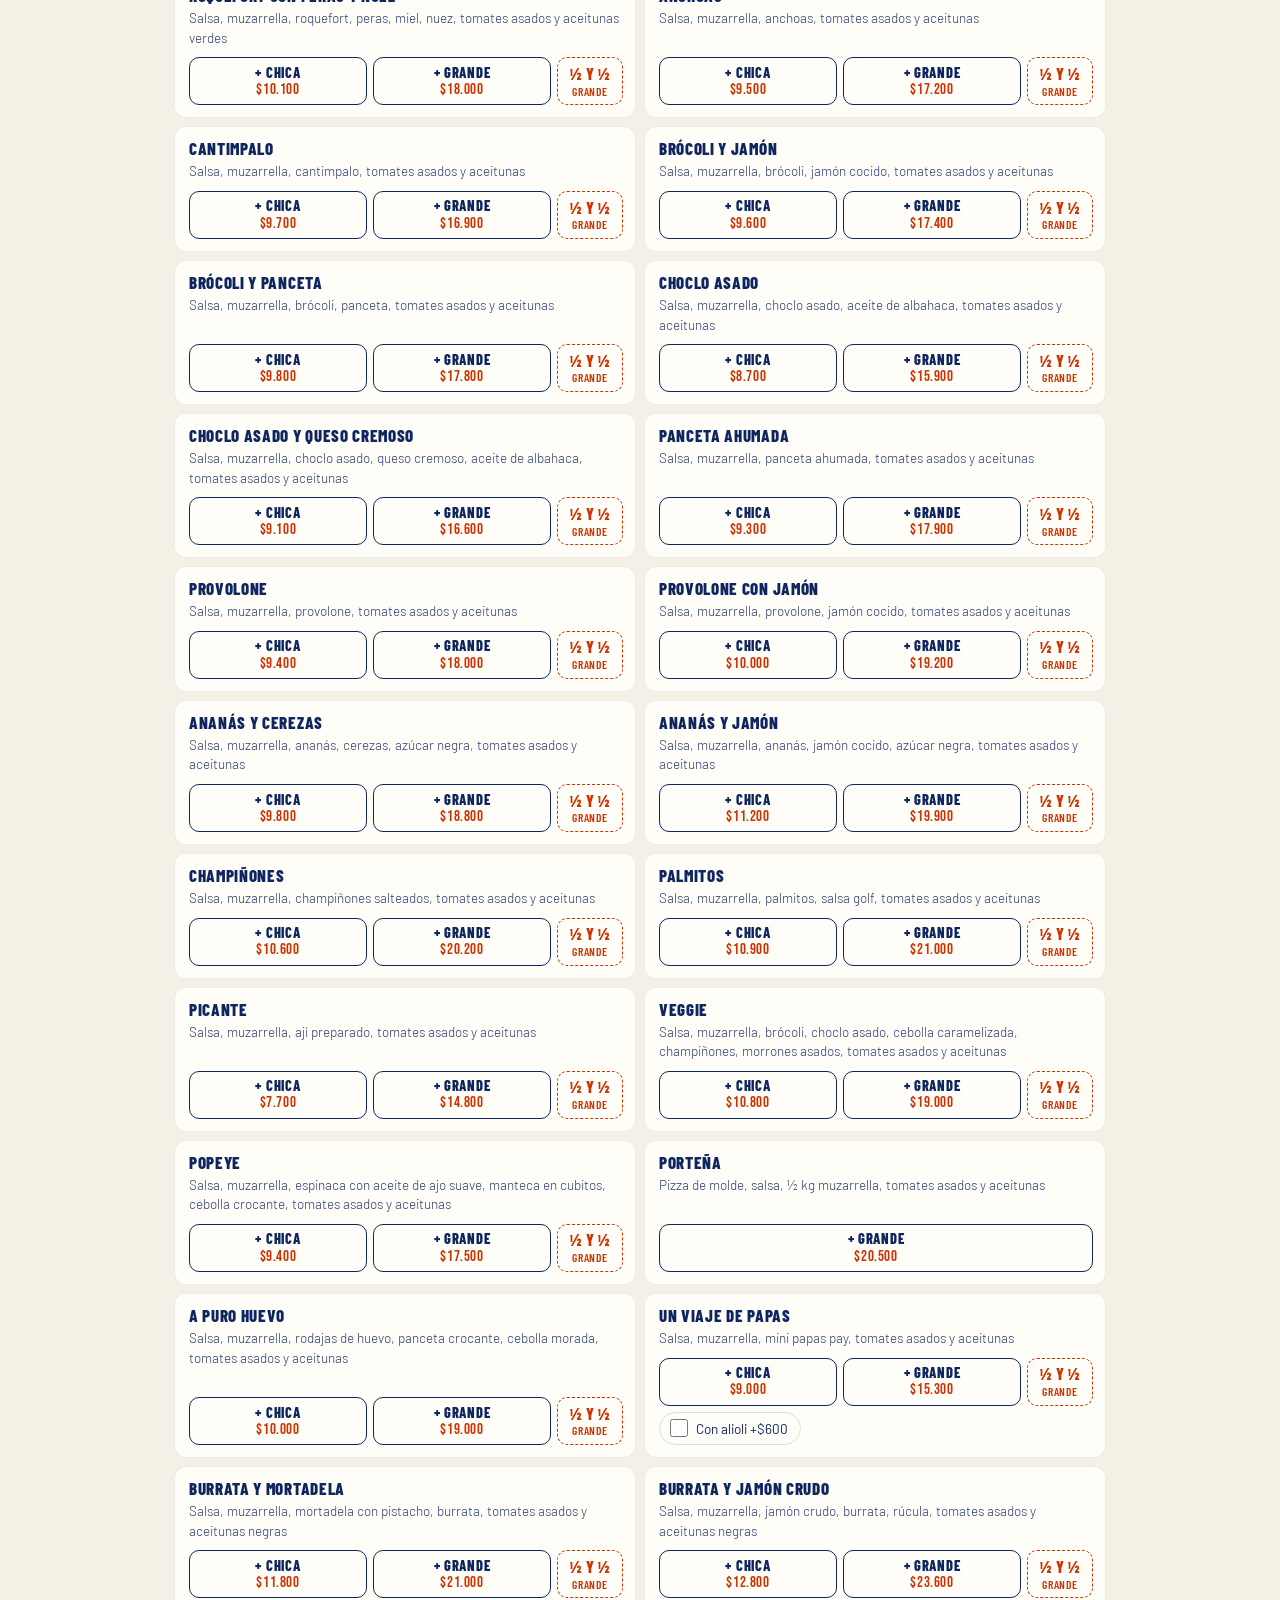
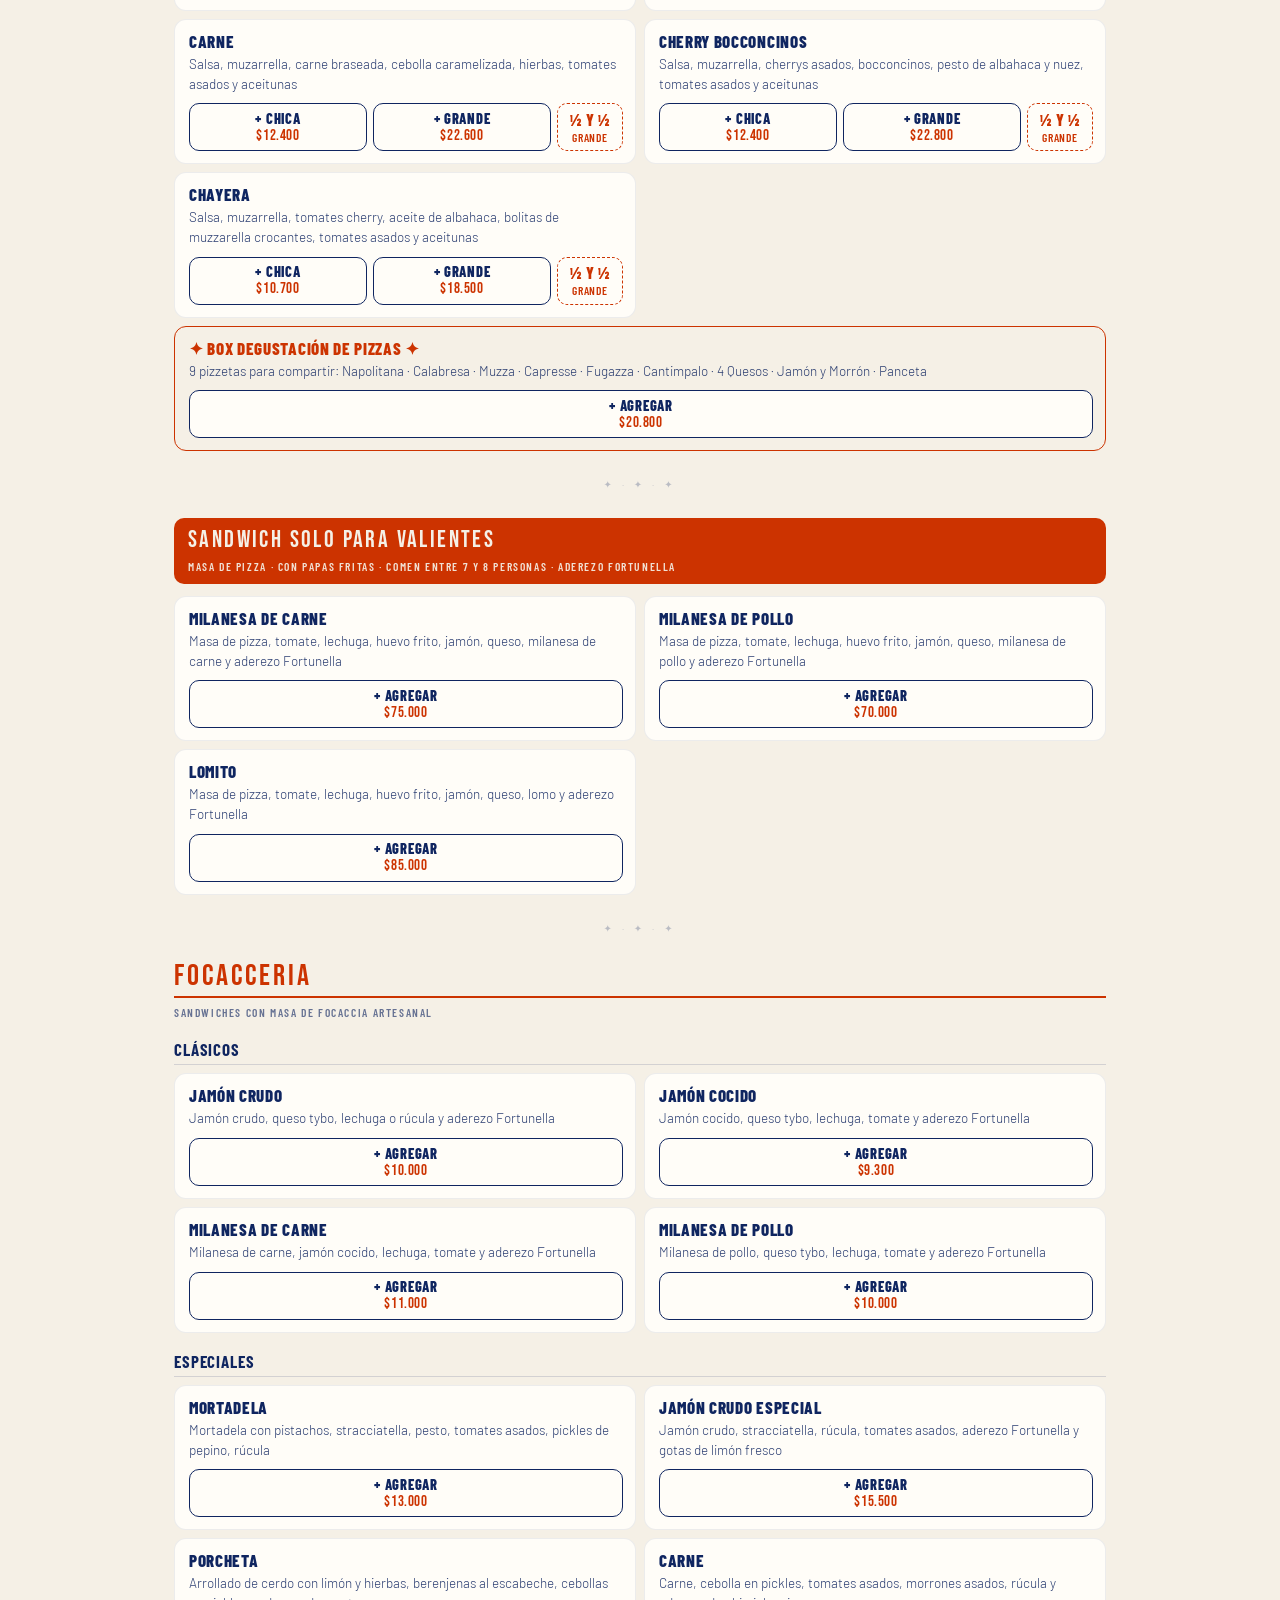
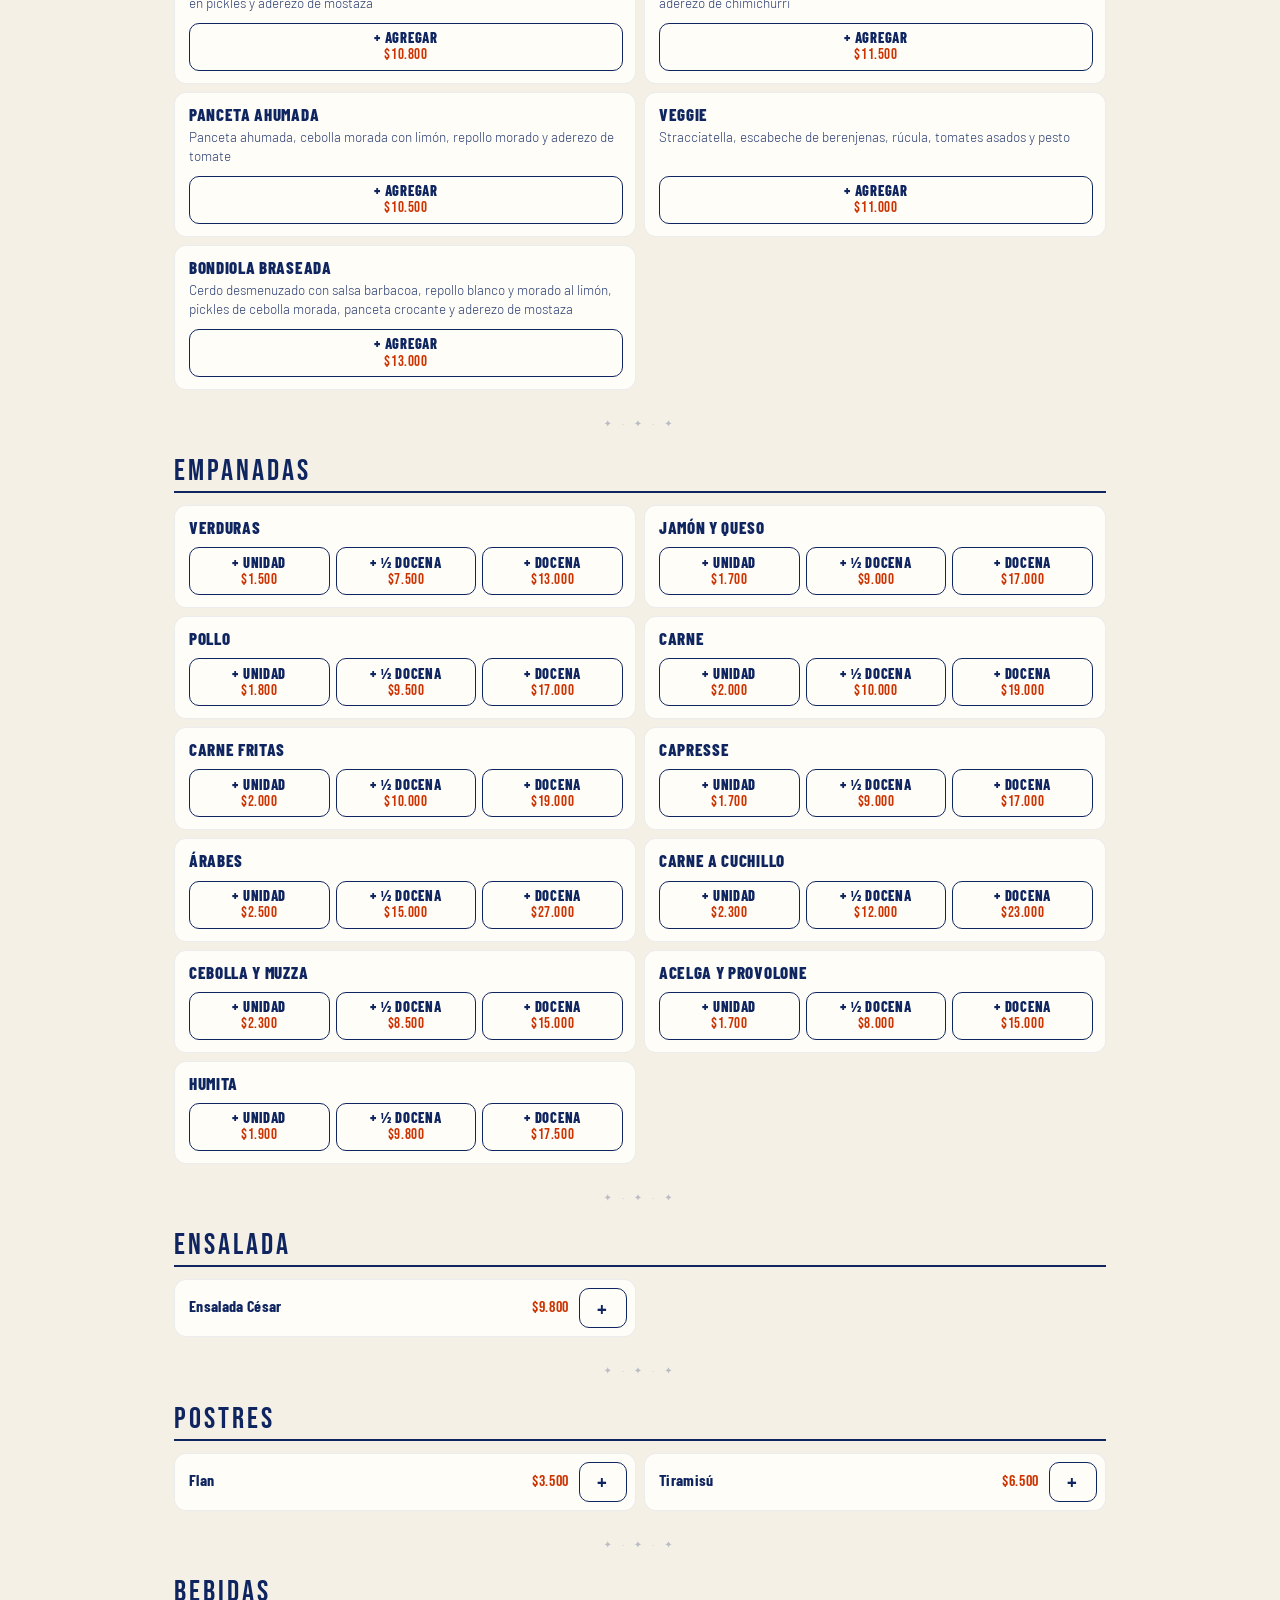
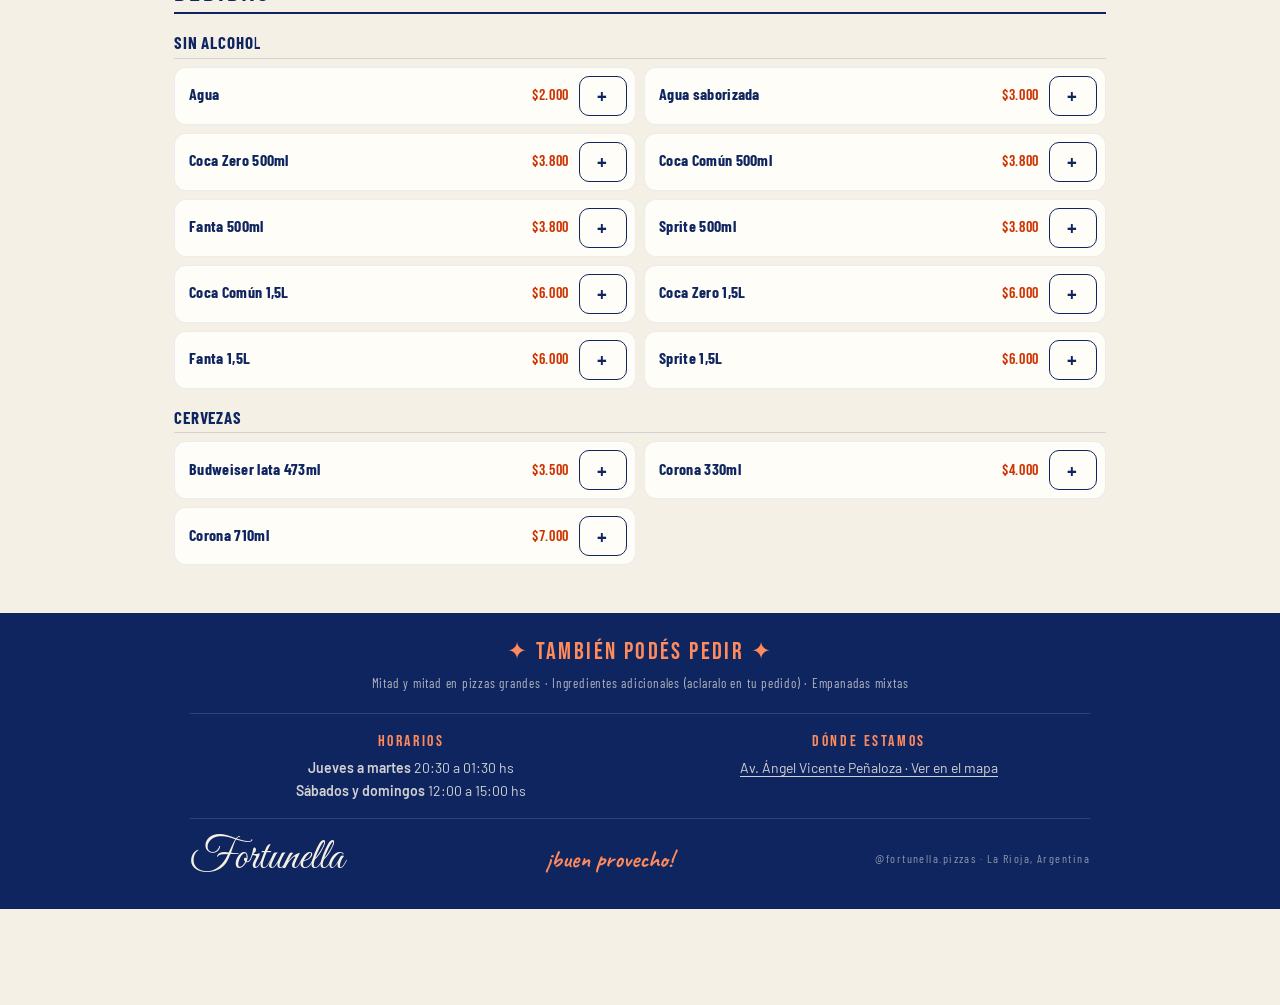
==== commit 168b83f5: "Sugerencias, repetir pedido, horarios, transferencia y dirección del local - "¿Le sumás algo?" en el" ====
--- a/index.html
+++ b/index.html
@@ -21,6 +21,7 @@
       </h1>
       <div class="hero-sub">Pizzas</div>
       <div class="hero-est">La Rioja, Argentina · Est. 2020</div>
+      <p class="status" id="storeStatus" hidden></p>
       <ul class="facts">
         <li><b>Masa madre</b><span>24 h de fermentación</span></li>
         <li><b>Horno de barro</b><span>Cocción a 400°</span></li>
@@ -43,6 +44,16 @@
   </label>
 </nav>
 
+<!-- Repetir el último pedido -->
+<section class="again" id="againCard" aria-labelledby="againTitle" hidden>
+  <div class="again-head">
+    <h2 id="againTitle">¿Lo mismo que la última vez?</h2>
+    <button type="button" class="icon-btn" id="againClose" aria-label="Ocultar">×</button>
+  </div>
+  <p class="again-items" id="againItems"></p>
+  <button type="button" class="btn primary" id="againBtn">Pedir lo mismo · <span id="againTotal"></span></button>
+</section>
+
 <main id="menu" class="menu" aria-live="polite">
   <p class="loading">Cargando carta…</p>
 </main>
@@ -51,6 +62,16 @@
   <div class="also">
     <p class="also-title">✦ También podés pedir ✦</p>
     <p class="also-items">Mitad y mitad en pizzas grandes · Ingredientes adicionales (aclaralo en tu pedido) · Empanadas mixtas</p>
+  </div>
+  <div class="footer-info-grid">
+    <div>
+      <p class="fi-title">Horarios</p>
+      <ul class="fi-hours" id="footerHours"></ul>
+    </div>
+    <div>
+      <p class="fi-title">Dónde estamos</p>
+      <a class="fi-map" id="footerMap" href="#" target="_blank" rel="noopener"></a>
+    </div>
   </div>
   <div class="footer-row">
     <span class="footer-logo">Fortunella</span>
@@ -123,9 +144,17 @@
   </ol>
 
   <div class="drawer-body">
+    <div class="notice closed" id="closedNotice" hidden>
+      <span class="notice-icon" aria-hidden="true">🌙</span>
+      <div><b>Ahora estamos cerrados</b><p id="closedText"></p></div>
+    </div>
     <!-- Paso 1 -->
     <div class="step" data-panel="cart">
       <ul class="lines" id="lines"></ul>
+      <section class="upsell" id="upsell" aria-labelledby="upsellTitle" hidden>
+        <h3 id="upsellTitle">¿Le sumás algo?</h3>
+        <div class="upsell-list" id="upsellList"></div>
+      </section>
       <div class="empty" id="emptyCart">
         <p>Tu pedido está vacío.</p>
         <button class="btn ghost" type="button" data-close>Ver la carta</button>
@@ -149,7 +178,7 @@
         <div class="choice-grid">
           <label class="choice">
             <input type="radio" name="mode" value="delivery">
-            <span class="choice-ui"><b>Delivery</b><small>Te lo llevamos</small></span>
+            <span class="choice-ui"><b>Delivery</b><small>Te lo llevamos · ubicación por WhatsApp</small></span>
           </label>
           <label class="choice">
             <input type="radio" name="mode" value="pickup">
@@ -160,33 +189,26 @@
       </fieldset>
 
       <div class="mode-panel" data-mode="delivery" hidden>
+        <div class="notice">
+          <span class="notice-icon" aria-hidden="true">📍</span>
+          <div>
+            <b>La ubicación la mandás por WhatsApp</b>
+            <p>No hace falta cargar la dirección. Después de enviar el pedido, en el mismo chat tocá <b>📎 (o +) → Ubicación → Enviar tu ubicación actual</b>.</p>
+          </div>
+        </div>
         <div class="field">
-          <label for="address" class="lbl">Dirección</label>
-          <input id="address" type="text" autocomplete="street-address" maxlength="120" placeholder="Calle, número, barrio">
-          <p class="error" data-error-for="address">Necesitamos la dirección para el envío.</p>
-        </div>
-        <div class="field">
-          <label for="addressRef" class="lbl">Referencia <span class="opt">(opcional)</span></label>
-          <input id="addressRef" type="text" maxlength="120" placeholder="Entre calles, depto, color de la casa…">
-        </div>
-        <div class="field loc">
-          <span class="lbl">Ubicación <span class="opt">(opcional, recomendado)</span></span>
-          <button type="button" class="btn ghost loc-btn" id="locBtn">
-            <svg viewBox="0 0 24 24" aria-hidden="true"><path d="M12 2a7 7 0 0 0-7 7c0 5.25 7 13 7 13s7-7.75 7-13a7 7 0 0 0-7-7Zm0 9.5A2.5 2.5 0 1 1 12 6.5a2.5 2.5 0 0 1 0 5Z"/></svg>
-            <span>Agregar mi ubicación actual</span>
-          </button>
-          <div class="loc-ok" id="locOk" hidden>
-            <span class="loc-check" aria-hidden="true">✓</span>
-            <span class="loc-text"><b>Ubicación agregada</b><small id="locAcc"></small></span>
-            <a class="text-btn" id="locMap" href="#" target="_blank" rel="noopener">Ver mapa</a>
-            <button type="button" class="text-btn danger" id="locRemove">Quitar</button>
-          </div>
-          <p class="hint" id="locStatus">Suma un link de Google Maps al mensaje para que el repartidor llegue más fácil.</p>
+          <label for="addressRef" class="lbl">Indicaciones para el repartidor <span class="opt">(opcional)</span></label>
+          <input id="addressRef" type="text" maxlength="120" placeholder="Depto, piso, timbre, color de la casa…">
         </div>
         <p class="hint" id="feeHint"></p>
       </div>
 
       <div class="mode-panel" data-mode="pickup" hidden>
+        <a class="store-link" id="storeLink" href="#" target="_blank" rel="noopener">
+          <span class="notice-icon" aria-hidden="true">📍</span>
+          <span><b>Retirás en</b><span id="storeAddress"></span></span>
+          <span class="store-link-cta">Ver mapa</span>
+        </a>
         <fieldset class="field">
           <legend>¿Cuándo pasás?</legend>
           <label class="radio-row">
@@ -198,7 +220,8 @@
             <span>A un horario específico</span>
           </label>
           <div class="time-pick" id="timePick" hidden>
-            <input id="pickupTime" type="time" step="900" aria-label="Horario de retiro">
+            <select id="pickupTime" aria-label="Horario de retiro"></select>
+            <p class="hint" id="pickupHint"></p>
             <p class="error" data-error-for="pickupTime">Elegí un horario.</p>
           </div>
         </fieldset>
@@ -211,13 +234,22 @@
           <label for="cashAmount" class="lbl">¿Con cuánto abonás? <span class="opt">(opcional, para el vuelto)</span></label>
           <input id="cashAmount" type="text" inputmode="numeric" maxlength="10" placeholder="$">
         </div>
+        <div class="transfer" id="transferField" hidden>
+          <p class="transfer-title">Datos para transferir</p>
+          <div class="transfer-alias">
+            <span><small>Alias</small><b id="trAlias"></b></span>
+            <button type="button" class="copy-btn" id="trCopy">Copiar</button>
+          </div>
+          <dl class="transfer-kv" id="trData"></dl>
+          <p class="hint" id="trHint"></p>
+        </div>
       </fieldset>
     </form>
 
     <!-- Paso 3 -->
     <div class="step" data-panel="review">
       <div class="review" id="review"></div>
-      <p class="hint center">Al tocar “Enviar pedido” se abre WhatsApp con el mensaje listo. Solo tenés que enviarlo.</p>
+      <p class="hint center" id="reviewHint">Al tocar “Enviar pedido” se abre WhatsApp con el mensaje listo. Solo tenés que enviarlo.</p>
     </div>
   </div>
 
@@ -236,7 +268,17 @@
     <p class="sent-icon" aria-hidden="true">✓</p>
     <h2 class="sheet-title" id="sentTitle">¡Listo! Abrimos WhatsApp</h2>
     <p class="sheet-desc">Revisá el mensaje y tocá enviar. Si WhatsApp no se abrió, probá de nuevo.</p>
-    <p class="loc-tip" id="sentLocTip" hidden>📍 <b>No te olvides de mandar tu ubicación:</b> en el chat tocá 📎 (o +) → <b>Ubicación</b> → Enviar tu ubicación actual.</p>
+    <div class="notice" id="sentLocTip" hidden>
+      <span class="notice-icon" aria-hidden="true">📍</span>
+      <div>
+        <b>Ahora mandanos tu ubicación</b>
+        <p>Después de enviar el mensaje, en el mismo chat tocá <b>📎 (o +) → Ubicación → Enviar tu ubicación actual</b>. Sin la ubicación no podemos despachar el pedido.</p>
+      </div>
+    </div>
+    <div class="notice" id="sentPayTip" hidden>
+      <span class="notice-icon" aria-hidden="true">💸</span>
+      <div><b>Transferencia</b><p id="sentPayText"></p></div>
+    </div>
   </div>
   <div class="sheet-foot column">
     <a class="btn ghost" id="retryLink" href="#" target="_blank" rel="noopener">Abrir WhatsApp de nuevo</a>
--- a/css/styles.css
+++ b/css/styles.css
@@ -374,21 +374,98 @@
 .choice input:checked + .choice-ui { border-color: var(--blue); background: var(--blue); color: var(--cream); }
 .choice input:focus-visible + .choice-ui { outline: 2.5px solid var(--orange); outline-offset: 2px; }
 .mode-panel { margin-top: 4px; }
-.loc-btn { width: 100%; min-height: 46px; font-size: 15px; }
-.loc-btn[aria-busy="true"] { opacity: 0.6; pointer-events: none; }
-.loc-ok {
-  display: flex; align-items: center; gap: 8px; padding: 8px 6px 8px 12px; border-radius: 10px;
-  background: rgba(31, 122, 77, 0.1); border: 1.5px solid rgba(31, 122, 77, 0.35);
-}
-.loc-check { width: 26px; height: 26px; border-radius: 50%; background: var(--ok); color: #fff; display: grid; place-items: center; font-size: 14px; flex: none; }
-.loc-text { flex: 1; display: flex; flex-direction: column; line-height: 1.2; font-size: 14.5px; }
-.loc-text small { font-size: 12.5px; opacity: 0.7; }
-.loc-ok .text-btn { text-decoration: none; }
-.hint.warn { color: var(--orange); opacity: 1; }
-.loc-tip {
-  margin-top: 14px; padding: 12px 14px; border-radius: 12px; background: var(--orange-10);
-  border: 1.5px solid rgba(204, 51, 0, 0.3); font-size: 14.5px; text-align: left;
-}
+/* Estado abierto / cerrado */
+.status {
+  display: inline-flex; align-items: center; gap: 8px; margin-top: 12px; padding: 6px 14px 6px 12px; border-radius: 999px;
+  font-family: var(--cond); font-weight: 700; font-size: 14px; letter-spacing: 0.04em; background: var(--white);
+  border: 1.5px solid var(--blue-15);
+}
+.status::before { content: ''; width: 9px; height: 9px; border-radius: 50%; background: currentColor; flex: none; }
+.status.open { color: var(--ok); border-color: rgba(31, 122, 77, 0.35); }
+.status.soon { color: #B26A00; border-color: rgba(178, 106, 0, 0.4); }
+.status.closed { color: var(--orange); border-color: rgba(204, 51, 0, 0.35); }
+.notice.closed { margin: 12px 0 0; background: var(--blue-08); border-color: var(--blue-15); }
+.notice.closed > div > b:first-child { color: var(--blue); }
+
+/* Repetir el último pedido */
+.again {
+  max-width: 948px; margin: 16px 16px 0; padding: 14px 16px 16px; border-radius: var(--radius);
+  background: var(--blue); color: var(--cream); box-shadow: 0 6px 24px rgba(15, 37, 96, 0.18);
+}
+@media (min-width: 980px) { .again { margin: 16px auto 0; } }
+.again-head { display: flex; align-items: center; justify-content: space-between; gap: 8px; }
+.again-head h2 { font-family: var(--display); font-weight: 400; font-size: 22px; letter-spacing: 0.08em; }
+.again-head .icon-btn { color: var(--cream); width: 34px; height: 34px; font-size: 24px; }
+.again-head .icon-btn:hover { background: rgba(255, 255, 255, 0.12); }
+.again-items { font-size: 14px; opacity: 0.85; margin: 2px 0 12px; }
+.again .btn { width: 100%; min-height: 46px; }
+
+/* Sugerencias del carrito */
+.upsell { margin-top: 18px; padding: 14px; border-radius: var(--radius); background: var(--cream2); }
+.upsell h3 { font-family: var(--display); font-weight: 400; font-size: 20px; letter-spacing: 0.08em; margin-bottom: 10px; }
+.upsell-list { display: grid; grid-template-columns: repeat(auto-fill, minmax(140px, 1fr)); gap: 8px; }
+.upsell-item {
+  display: grid; grid-template-columns: 1fr auto; grid-template-rows: auto auto; gap: 2px 8px; align-items: center;
+  text-align: left; padding: 10px 10px 10px 12px; border-radius: 10px; background: var(--white); border: 1.5px solid var(--blue-08);
+  transition: border-color .15s;
+}
+.upsell-item:hover { border-color: var(--blue); }
+.ui-name { font-family: var(--cond); font-weight: 700; font-size: 15px; line-height: 1.15; }
+.ui-price { font-family: var(--display); font-size: 15px; color: var(--orange); letter-spacing: 0.04em; grid-row: 2; }
+.ui-add {
+  grid-row: 1 / span 2; grid-column: 2; width: 32px; height: 32px; border-radius: 50%; background: var(--blue); color: var(--cream);
+  display: grid; place-items: center; font-size: 20px;
+}
+
+/* Retiro: dirección del local */
+.store-link {
+  display: flex; align-items: center; gap: 12px; margin-top: 14px; padding: 12px 14px; border-radius: 12px;
+  background: var(--white); border: 1.5px solid var(--blue-15); color: var(--blue); text-decoration: none;
+}
+.store-link > span:nth-child(2) { flex: 1; display: flex; flex-direction: column; font-size: 14.5px; line-height: 1.3; }
+.store-link b { font-family: var(--cond); font-weight: 700; font-size: 12px; letter-spacing: 0.12em; text-transform: uppercase; opacity: 0.6; }
+.store-link-cta { font-family: var(--cond); font-weight: 800; font-size: 14px; letter-spacing: 0.06em; text-transform: uppercase; color: var(--orange); }
+.store-link:hover { border-color: var(--blue); }
+.time-pick select { width: auto; min-width: 180px; }
+.time-pick { max-width: none; }
+
+/* Transferencia */
+.transfer { margin-top: 12px; padding: 14px; border-radius: 12px; background: var(--white); border: 1.5px solid var(--blue-15); }
+.transfer-title { font-family: var(--cond); font-weight: 700; font-size: 13px; letter-spacing: 0.12em; text-transform: uppercase; opacity: 0.6; margin-bottom: 8px; }
+.transfer-alias {
+  display: flex; align-items: center; justify-content: space-between; gap: 10px; padding: 10px 10px 10px 14px; border-radius: 10px;
+  background: var(--blue-08);
+}
+.transfer-alias > span { display: flex; flex-direction: column; min-width: 0; }
+.transfer-alias small { font-size: 12px; opacity: 0.65; }
+.transfer-alias b { font-family: var(--cond); font-weight: 800; font-size: 20px; letter-spacing: 0.04em; overflow-wrap: anywhere; user-select: all; }
+.copy-btn {
+  flex: none; height: 40px; padding: 0 16px; border-radius: 10px; background: var(--blue); color: var(--cream);
+  font-family: var(--cond); font-weight: 800; font-size: 14px; letter-spacing: 0.06em; text-transform: uppercase;
+}
+.copy-btn.done { background: var(--ok); }
+.transfer-kv { display: grid; grid-template-columns: auto 1fr; gap: 4px 14px; font-size: 14px; margin-top: 10px; }
+.transfer-kv dt { opacity: 0.6; }
+.transfer-kv dd { font-weight: 500; }
+
+/* Pie: horarios y dirección */
+.footer-info-grid {
+  display: grid; grid-template-columns: 1fr; gap: 16px; max-width: 900px; margin: 20px auto 0; padding: 16px 0;
+  border-top: 1px solid rgba(245, 240, 230, 0.15); border-bottom: 1px solid rgba(245, 240, 230, 0.15);
+}
+@media (min-width: 600px) { .footer-info-grid { grid-template-columns: 1fr 1fr; } }
+.fi-title { font-family: var(--display); font-size: 16px; letter-spacing: 0.16em; color: #FF8A5C; margin-bottom: 4px; }
+.fi-hours { list-style: none; font-size: 14px; line-height: 1.6; opacity: 0.85; }
+.fi-hours b { font-weight: 600; }
+.fi-map { color: var(--cream); font-size: 14px; opacity: 0.85; text-underline-offset: 3px; }
+.fi-map:hover { opacity: 1; }
+
+.notice {
+  display: flex; gap: 12px; align-items: flex-start; margin-top: 14px; padding: 12px 14px; border-radius: 12px;
+  background: var(--orange-10); border: 1.5px solid rgba(204, 51, 0, 0.3); font-size: 14px; line-height: 1.4; text-align: left;
+}
+.notice-icon { font-size: 22px; line-height: 1; flex: none; margin-top: 1px; }
+.notice > div > b:first-child { display: block; font-family: var(--cond); font-weight: 800; font-size: 16px; letter-spacing: 0.04em; text-transform: uppercase; color: var(--orange); margin-bottom: 2px; }
 
 .stepper { display: flex; align-items: center; border: 1.5px solid var(--blue-15); border-radius: 12px; background: var(--white); height: 50px; flex: none; }
 .stepper button { width: 44px; height: 100%; font-size: 24px; color: var(--blue); }
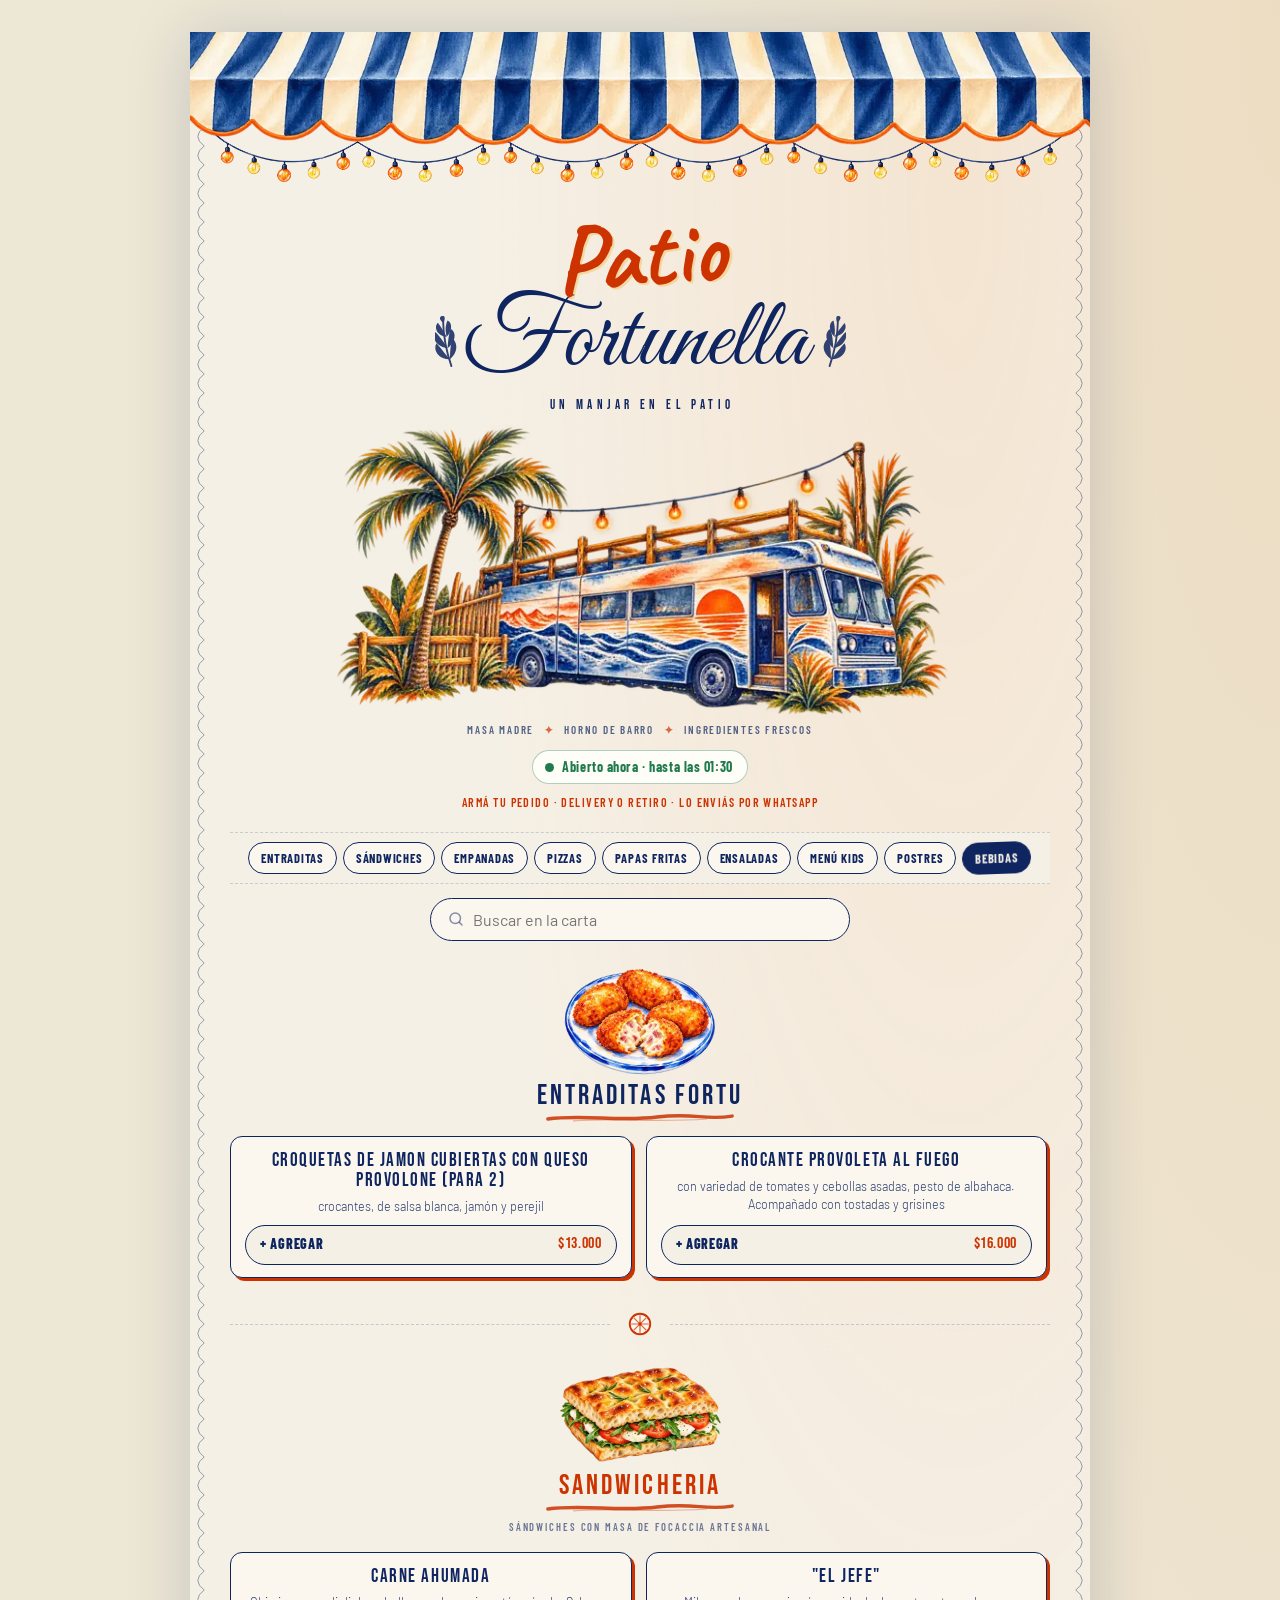
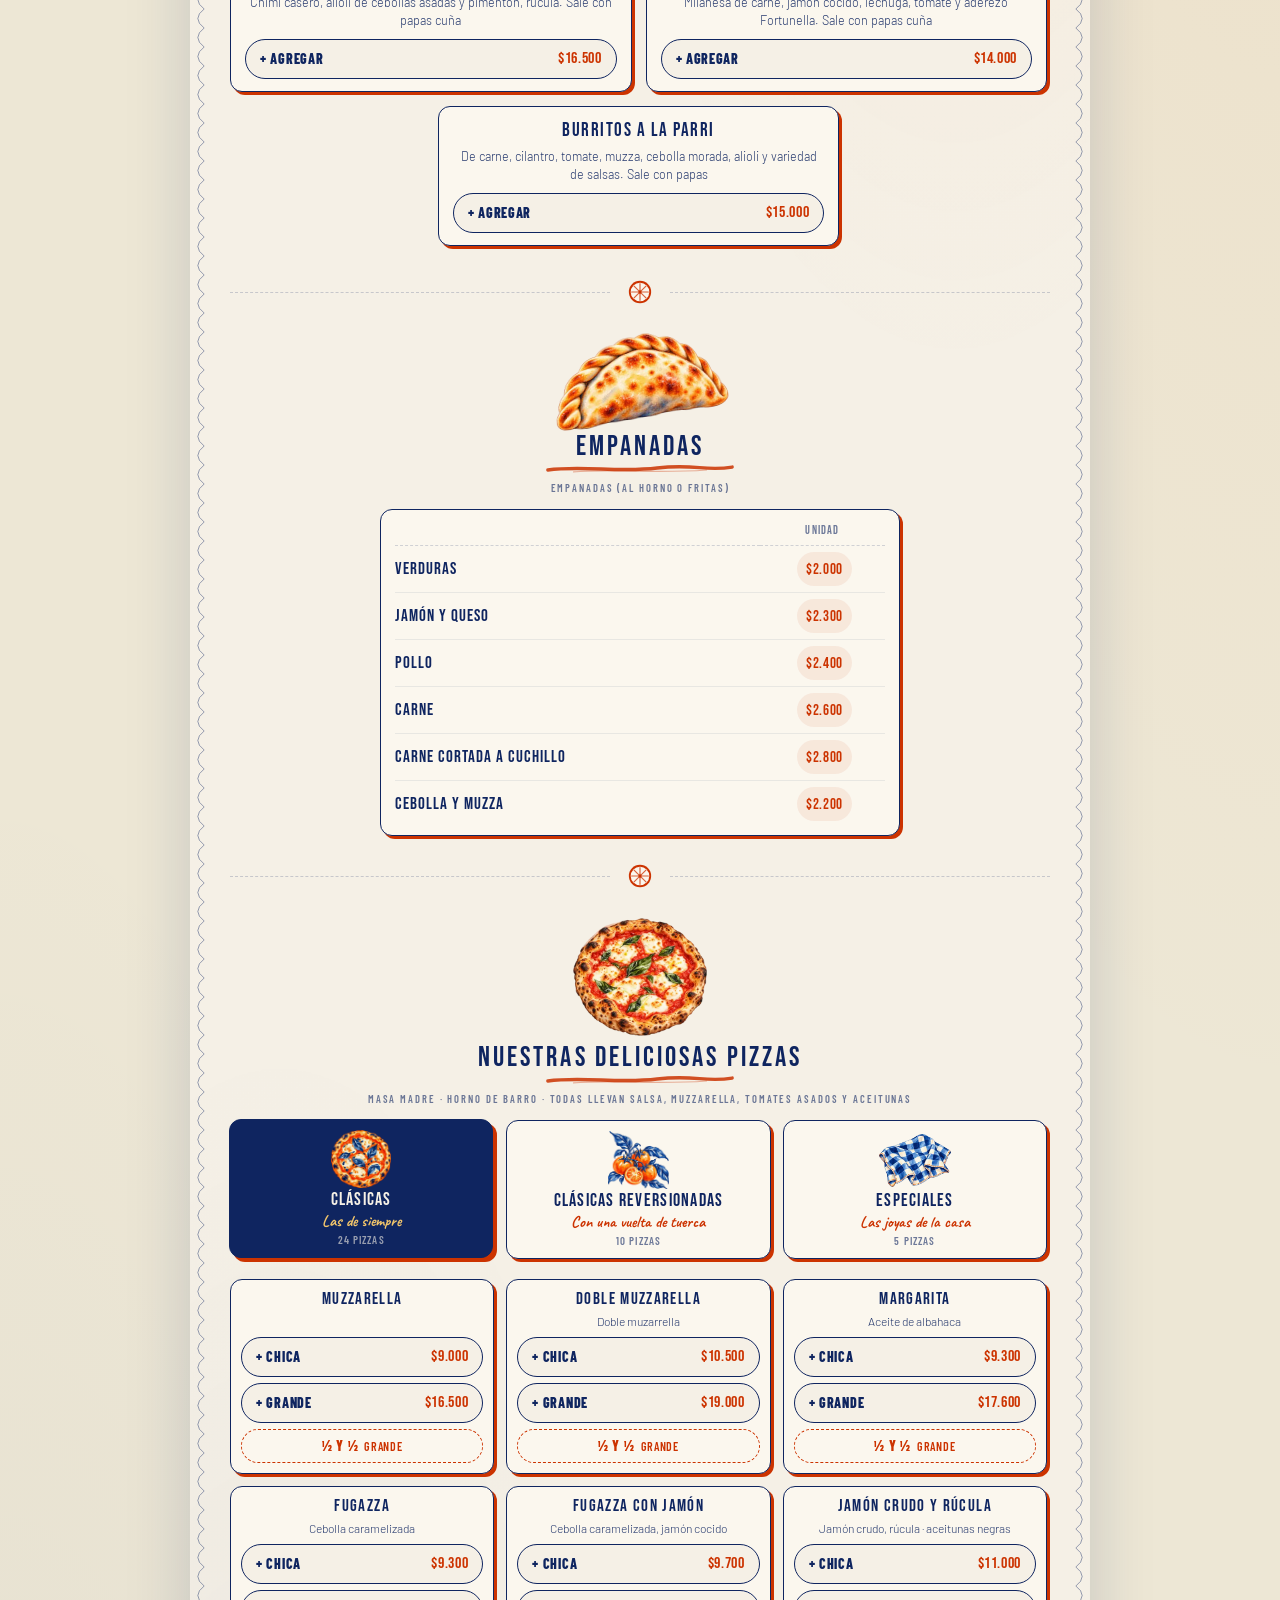
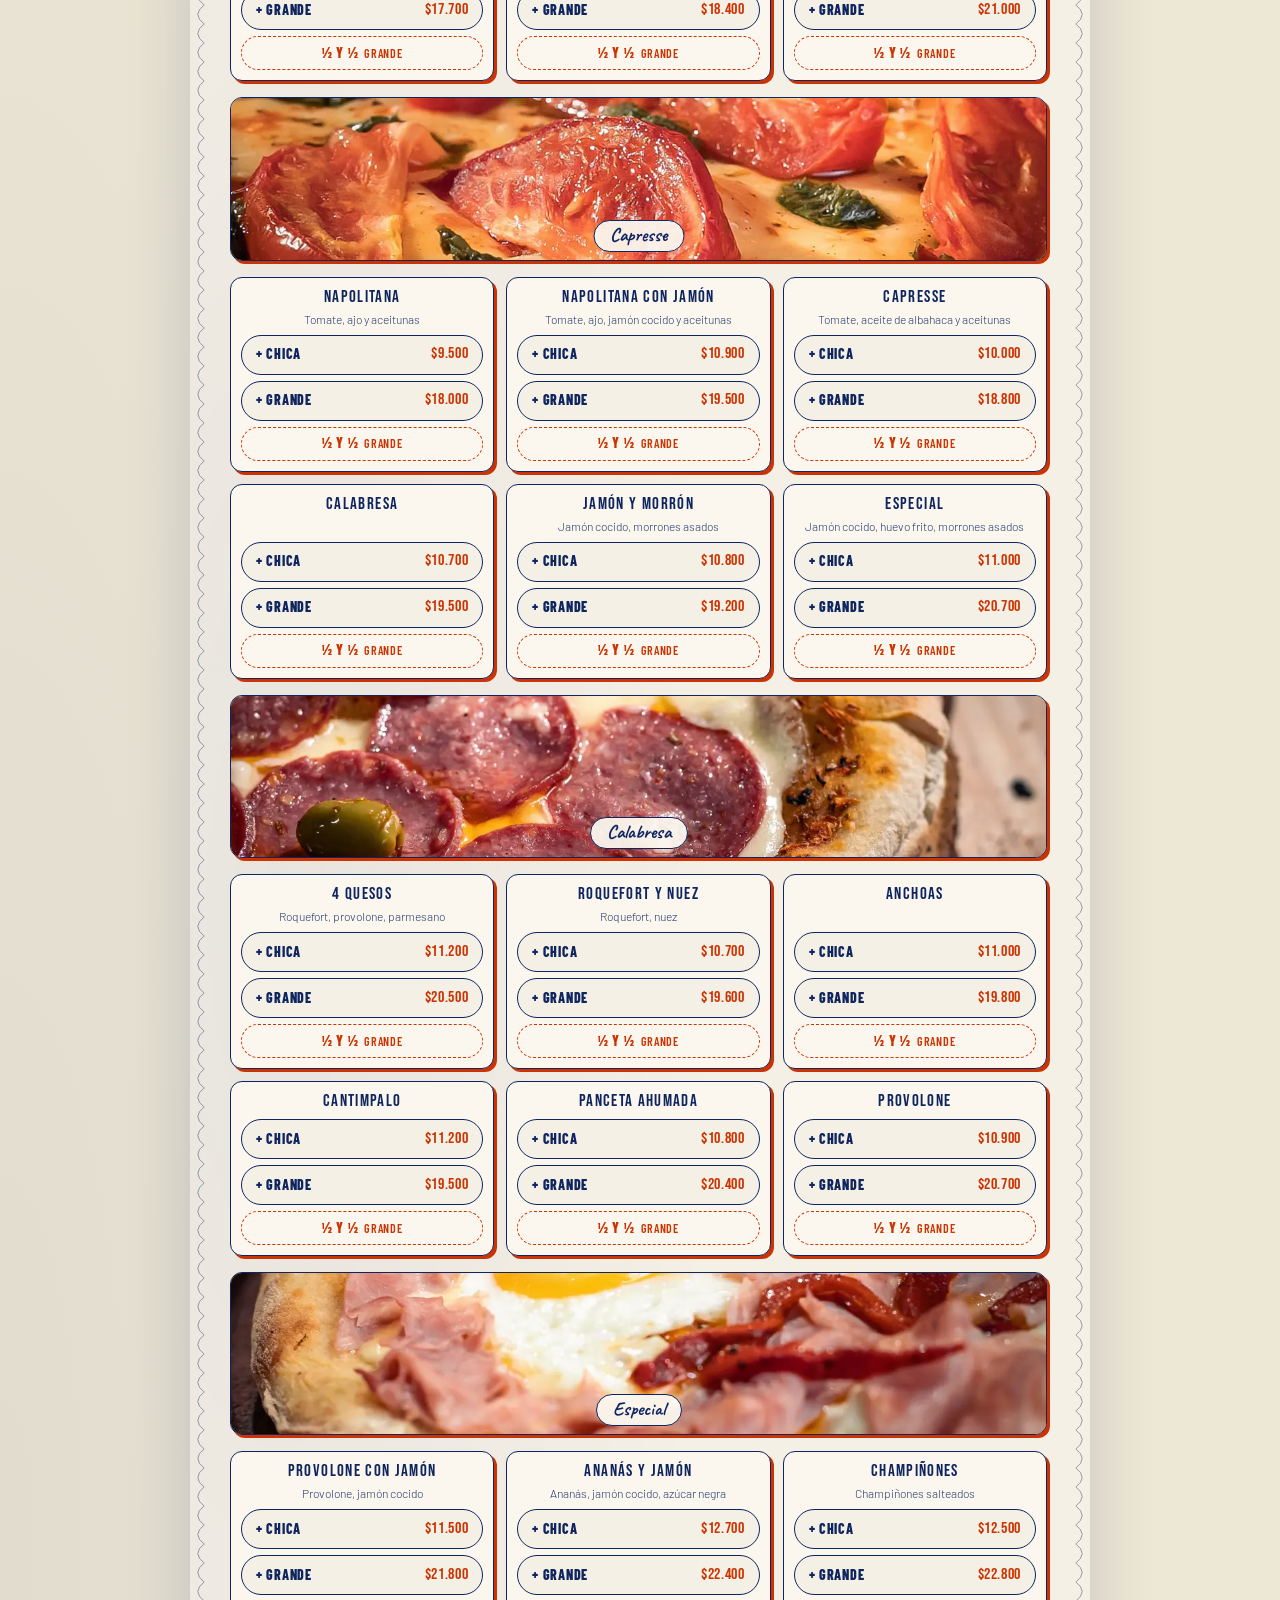
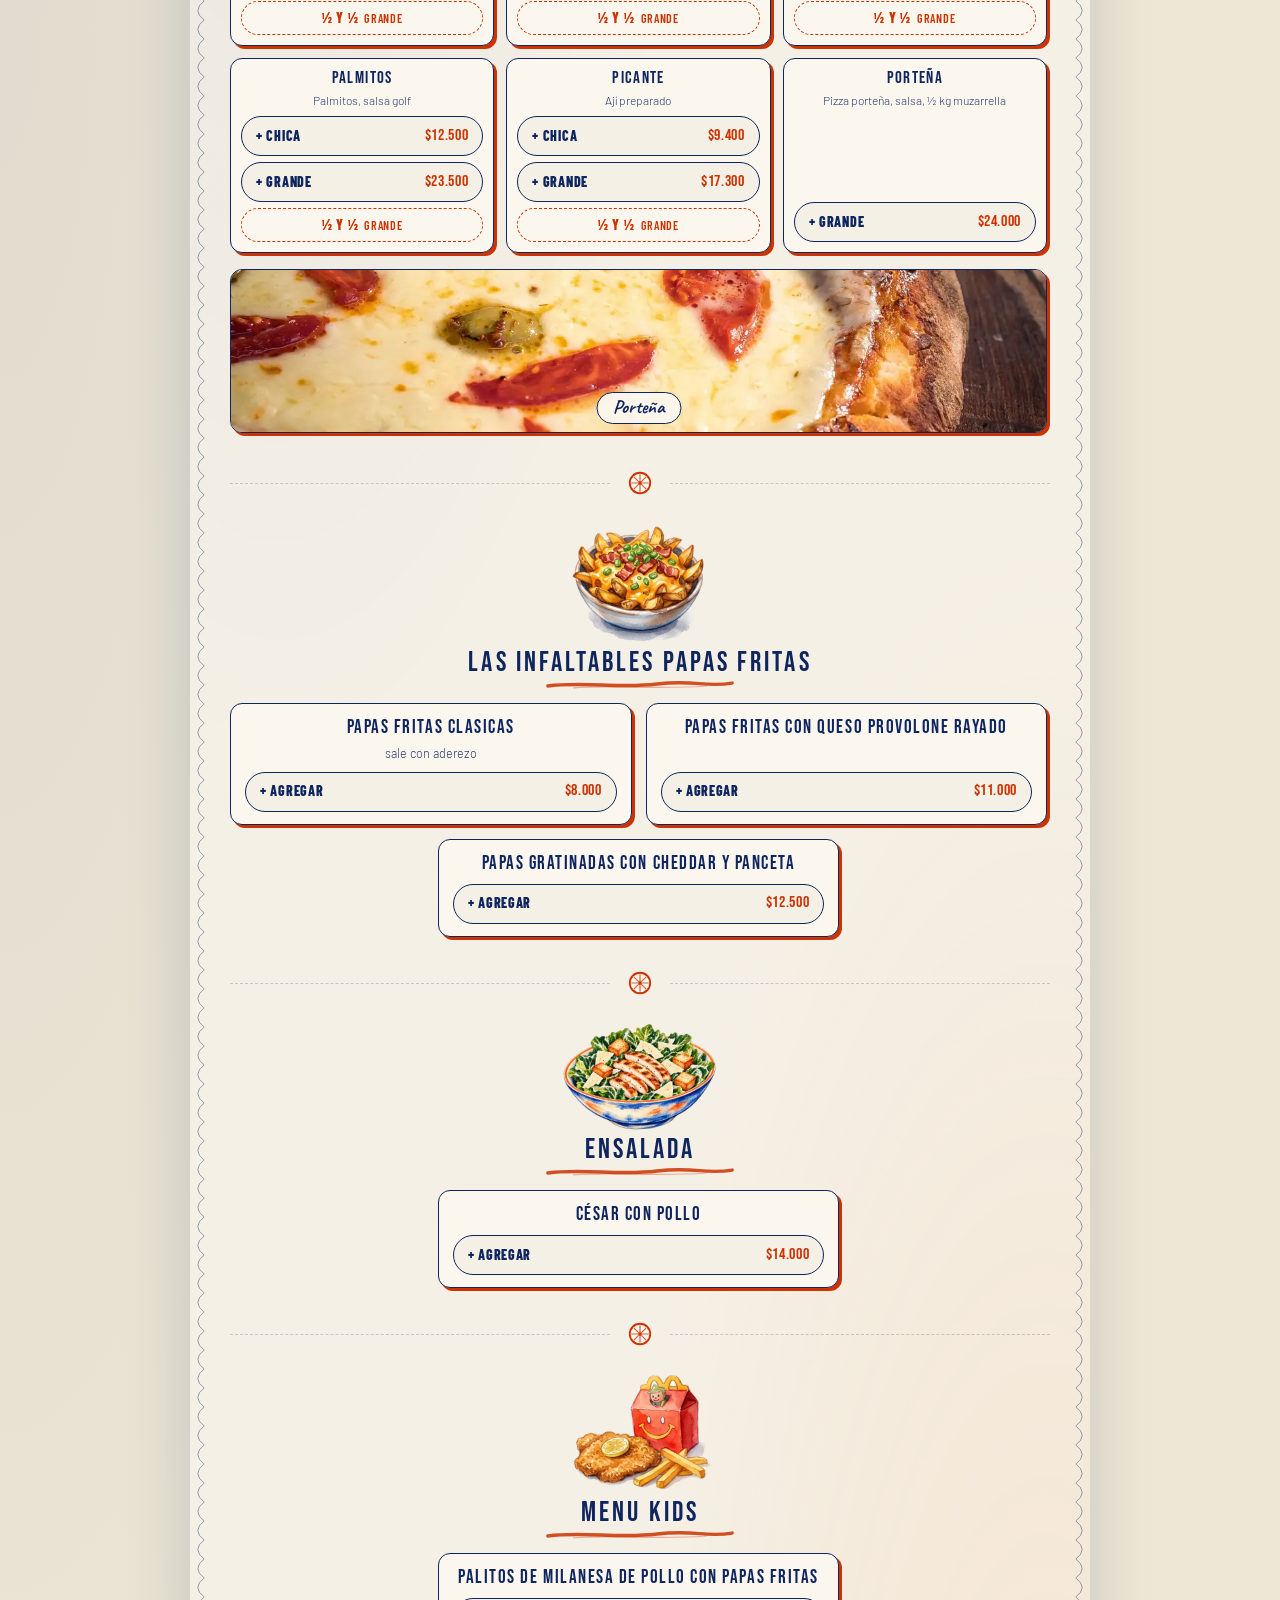
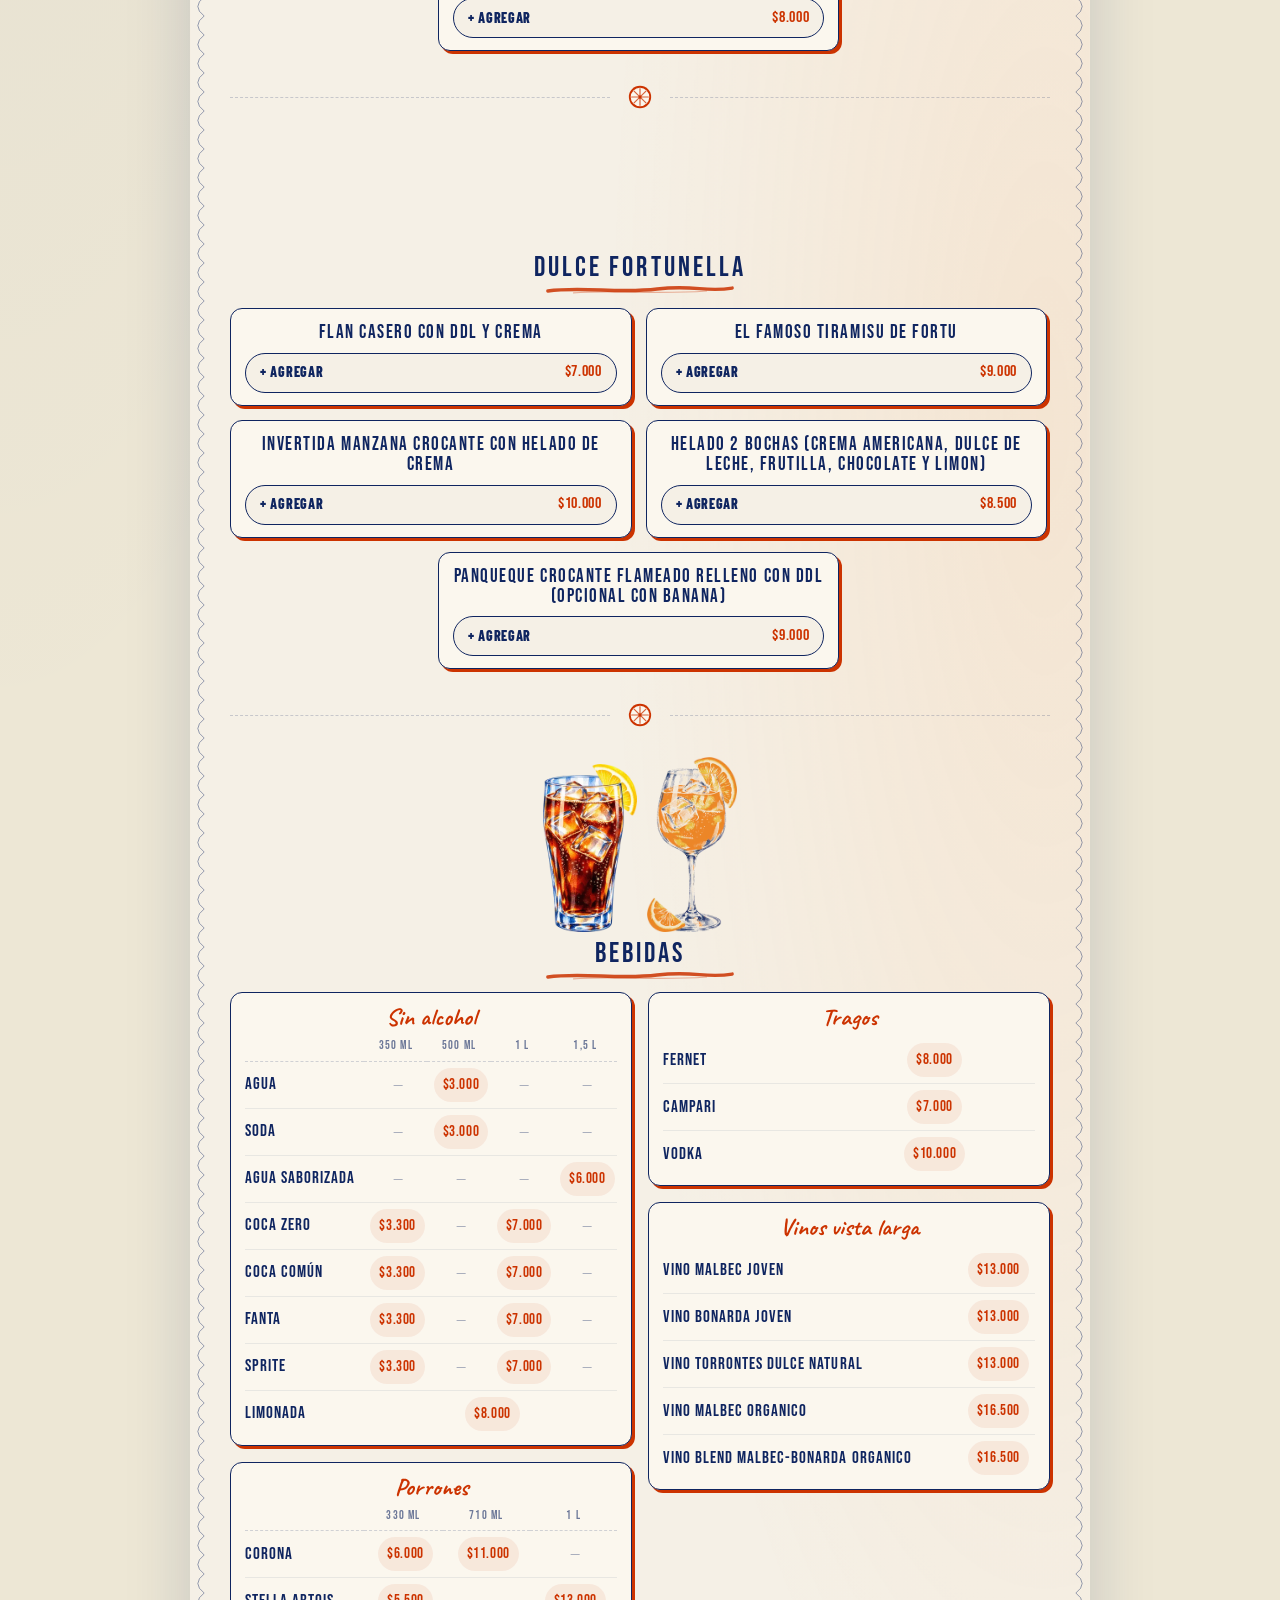
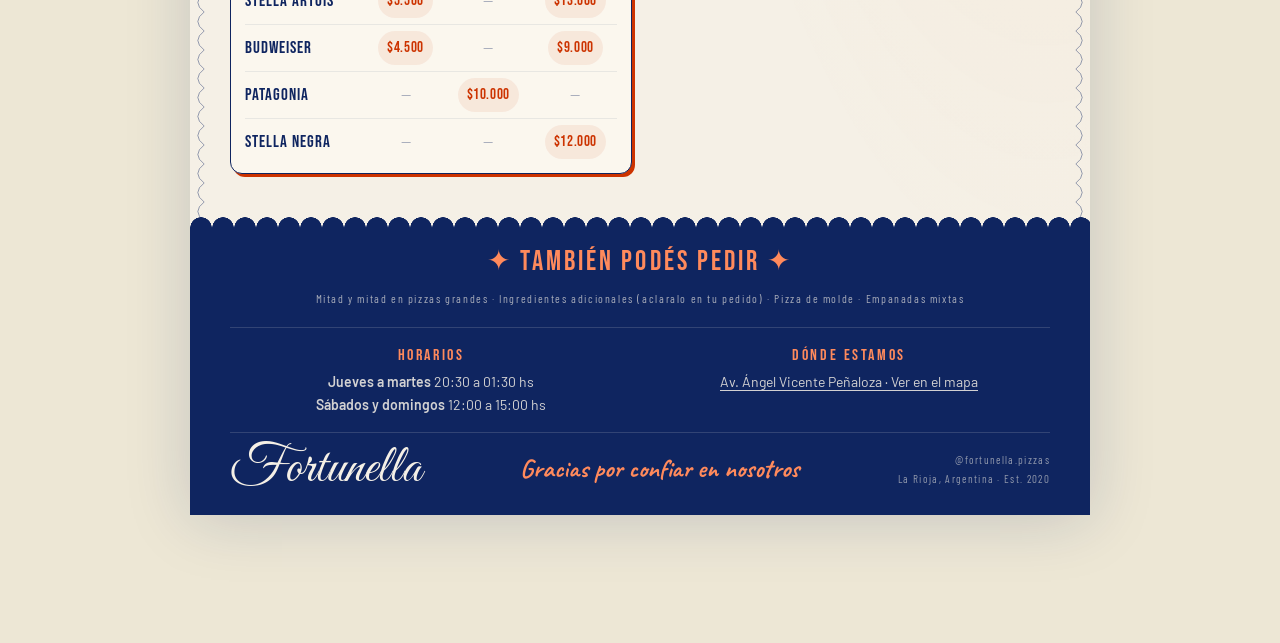
==== commit a112e046: "Diseño Patio Fortunella: ilustraciones, pestañas de pizzas y tablas de bebidas Adapta la página de p" ====
--- a/index.html
+++ b/index.html
@@ -4,81 +4,83 @@
 <meta charset="UTF-8">
 <meta name="viewport" content="width=device-width, initial-scale=1.0, viewport-fit=cover">
 <meta name="theme-color" content="#0F2560">
-<meta name="description" content="Carta de Fortunella Pizzas, La Rioja. Armá tu pedido y envialo por WhatsApp.">
-<title>Fortunella Pizzas — Pedí online</title>
+<meta name="description" content="Carta de Patio Fortunella, La Rioja. Armá tu pedido y envialo por WhatsApp.">
+<title>Patio Fortunella — Pedí online</title>
 <link rel="preconnect" href="https://fonts.googleapis.com">
 <link rel="preconnect" href="https://fonts.gstatic.com" crossorigin>
 <link href="https://fonts.googleapis.com/css2?family=Great+Vibes&family=Bebas+Neue&family=Barlow:wght@300;400;500;600&family=Barlow+Condensed:wght@400;600;700;800&family=Caveat:wght@600;700&display=swap" rel="stylesheet">
-<link rel="stylesheet" href="css/styles.css">
+<link rel="stylesheet" href="css/styles.css?v=9">
 </head>
-<body>
-
-<header class="hero">
-  <div class="hero-inner">
-    <div class="hero-text">
-      <h1 class="hero-name">
-        <svg class="leaf left" viewBox="0 0 24 38" aria-hidden="true"><g transform="rotate(-12 12 38)"><path d="M12 36 C11 28 10 18 13 3" stroke="currentColor" stroke-width="1.3" fill="none" stroke-linecap="round"/><path d="M12 31 C5 30 1 23 5 18 C8 23 10 28 12 31Z"/><path d="M12 31 C18 28 20 22 17 17 C14 22 13 27 12 31Z"/><path d="M12 23 C5 21 2 14 6 10 C9 15 11 20 12 23Z"/><path d="M12 23 C18 20 21 14 17 10 C14 15 13 20 12 23Z"/><path d="M13 15 C7 13 5 7 9 4 C11 8 12 12 13 15Z"/><path d="M13 15 C18 12 19 6 16 4 C13 8 13 12 13 15Z"/><path d="M13 5 C10 2 11 0 13 0 C15 0 15 2 13 5Z"/></g></svg>Fortunella<svg class="leaf right" viewBox="0 0 24 38" aria-hidden="true"><g transform="rotate(12 12 38)"><path d="M12 36 C13 28 14 18 11 3" stroke="currentColor" stroke-width="1.3" fill="none" stroke-linecap="round"/><path d="M12 31 C5 28 3 22 7 17 C10 22 11 27 12 31Z"/><path d="M12 31 C19 30 23 23 19 18 C16 23 14 28 12 31Z"/><path d="M12 23 C6 20 3 14 7 10 C10 15 11 20 12 23Z"/><path d="M12 23 C18 21 21 14 18 10 C15 15 13 20 12 23Z"/><path d="M11 15 C6 12 5 6 8 4 C10 8 11 12 11 15Z"/><path d="M11 15 C17 13 19 7 16 4 C14 8 12 12 11 15Z"/><path d="M11 5 C9 2 9 0 11 0 C13 0 13 2 11 5Z"/></g></svg>
-      </h1>
-      <div class="hero-sub">Pizzas</div>
-      <div class="hero-est">La Rioja, Argentina · Est. 2020</div>
-      <p class="status" id="storeStatus" hidden></p>
-      <ul class="facts">
-        <li><b>Masa madre</b><span>24 h de fermentación</span></li>
-        <li><b>Horno de barro</b><span>Cocción a 400°</span></li>
-        <li><b>Ingredientes frescos</b><span>Productores locales</span></li>
-      </ul>
-    </div>
-    <img class="hero-pizza" src="img/pizza.png" alt="" width="520" height="603">
-  </div>
-  <div class="banner">
-    <p class="banner-title">Menú Noche a la Carta</p>
-    <p class="banner-sub">Armá tu pedido · Delivery o retiro · Lo enviás por WhatsApp</p>
-  </div>
-</header>
-
-<nav class="cats" aria-label="Categorías">
-  <div class="cats-scroll" id="cats"></div>
+<body class="verano">
+
+<div class="page">
+<div class="page-inner">
+
+  <!-- Toldo + luces -->
+  <img class="v-awning" src="assets/patio/techito.webp" alt="" aria-hidden="true" width="1200" height="151">
+  <div class="v-lights" id="lights" aria-hidden="true"></div>
+
+  <header class="v-hero">
+    <h1 class="v-title">
+      <span class="v-patio">Patio</span>
+      <span class="hero-name"><svg class="hero-leaf left" viewBox="0 0 24 38" aria-hidden="true"><g transform="rotate(-12 12 38)"><path d="M12 36 C11 28 10 18 13 3" stroke="currentColor" stroke-width="1.3" fill="none" stroke-linecap="round"/><path d="M12 31 C5 30 1 23 5 18 C8 23 10 28 12 31Z"/><path d="M12 31 C18 28 20 22 17 17 C14 22 13 27 12 31Z"/><path d="M12 23 C5 21 2 14 6 10 C9 15 11 20 12 23Z"/><path d="M12 23 C18 20 21 14 17 10 C14 15 13 20 12 23Z"/><path d="M13 15 C7 13 5 7 9 4 C11 8 12 12 13 15Z"/><path d="M13 15 C18 12 19 6 16 4 C13 8 13 12 13 15Z"/><path d="M13 5 C10 2 11 0 13 0 C15 0 15 2 13 5Z"/></g></svg>Fortunella<svg class="hero-leaf right" viewBox="0 0 24 38" aria-hidden="true"><g transform="rotate(12 12 38)"><path d="M12 36 C13 28 14 18 11 3" stroke="currentColor" stroke-width="1.3" fill="none" stroke-linecap="round"/><path d="M12 31 C5 28 3 22 7 17 C10 22 11 27 12 31Z"/><path d="M12 31 C19 30 23 23 19 18 C16 23 14 28 12 31Z"/><path d="M12 23 C6 20 3 14 7 10 C10 15 11 20 12 23Z"/><path d="M12 23 C18 21 21 14 18 10 C15 15 13 20 12 23Z"/><path d="M11 15 C6 12 5 6 8 4 C10 8 11 12 11 15Z"/><path d="M11 15 C17 13 19 7 16 4 C14 8 12 12 11 15Z"/><path d="M11 5 C9 2 9 0 11 0 C13 0 13 2 11 5Z"/></g></svg></span>
+    </h1>
+    <p class="v-tagline">Un manjar en el patio</p>
+    <img class="v-bondi" src="assets/patio/bondi.webp" alt="Ilustración del patio de Fortunella con el bondi y las luces" width="640" height="303">
+    <p class="v-facts">Masa madre <span>✦</span> Horno de barro <span>✦</span> Ingredientes frescos</p>
+    <p class="status" id="storeStatus" hidden></p>
+    <p class="v-howto">Armá tu pedido · Delivery o retiro · Lo enviás por WhatsApp</p>
+  </header>
+
+  <!-- Secciones (las arma js/app.js al cargar la carta) -->
+  <nav class="v-nav" id="cats" aria-label="Secciones de la carta"></nav>
+
   <label class="search">
     <svg viewBox="0 0 24 24" aria-hidden="true"><circle cx="11" cy="11" r="7"/><path d="m20 20-3.5-3.5"/></svg>
     <input id="search" type="search" placeholder="Buscar en la carta" autocomplete="off" aria-label="Buscar en la carta">
   </label>
-</nav>
-
-<!-- Repetir el último pedido -->
-<section class="again" id="againCard" aria-labelledby="againTitle" hidden>
-  <div class="again-head">
-    <h2 id="againTitle">¿Lo mismo que la última vez?</h2>
-    <button type="button" class="icon-btn" id="againClose" aria-label="Ocultar">×</button>
-  </div>
-  <p class="again-items" id="againItems"></p>
-  <button type="button" class="btn primary" id="againBtn">Pedir lo mismo · <span id="againTotal"></span></button>
-</section>
-
-<main id="menu" class="menu" aria-live="polite">
-  <p class="loading">Cargando carta…</p>
-</main>
-
-<footer class="footer">
-  <div class="also">
-    <p class="also-title">✦ También podés pedir ✦</p>
-    <p class="also-items">Mitad y mitad en pizzas grandes · Ingredientes adicionales (aclaralo en tu pedido) · Empanadas mixtas</p>
-  </div>
-  <div class="footer-info-grid">
-    <div>
-      <p class="fi-title">Horarios</p>
-      <ul class="fi-hours" id="footerHours"></ul>
-    </div>
-    <div>
-      <p class="fi-title">Dónde estamos</p>
-      <a class="fi-map" id="footerMap" href="#" target="_blank" rel="noopener"></a>
-    </div>
-  </div>
-  <div class="footer-row">
-    <span class="footer-logo">Fortunella</span>
-    <span class="footer-buen">¡buen provecho!</span>
-    <span class="footer-info">@fortunella.pizzas · La Rioja, Argentina</span>
-  </div>
-</footer>
+
+  <!-- Repetir el último pedido -->
+  <section class="again" id="againCard" aria-labelledby="againTitle" hidden>
+    <div class="again-head">
+      <h2 id="againTitle">¿Lo mismo que la última vez?</h2>
+      <button type="button" class="icon-btn" id="againClose" aria-label="Ocultar">×</button>
+    </div>
+    <p class="again-items" id="againItems"></p>
+    <button type="button" class="btn primary" id="againBtn">Pedir lo mismo · <span id="againTotal"></span></button>
+  </section>
+
+  <main id="menu" class="menu" aria-live="polite">
+    <p class="loading">Cargando carta…</p>
+  </main>
+
+  <footer class="bottom-block">
+    <div class="also-ask">
+      <p class="also-ask-title">✦ También podés pedir ✦</p>
+      <p class="also-ask-items">Mitad y mitad en pizzas grandes · Ingredientes adicionales (aclaralo en tu pedido) · Pizza de molde · Empanadas mixtas</p>
+    </div>
+    <div class="footer-info-grid">
+      <div>
+        <p class="fi-title">Horarios</p>
+        <ul class="fi-hours" id="footerHours"></ul>
+      </div>
+      <div>
+        <p class="fi-title">Dónde estamos</p>
+        <a class="fi-map" id="footerMap" href="#" target="_blank" rel="noopener"></a>
+      </div>
+    </div>
+    <div class="footer">
+      <p class="footer-logo">Fortunella</p>
+      <p class="footer-buen">Gracias por confiar en nosotros</p>
+      <div class="footer-right">
+        <p class="footer-info">@fortunella.pizzas</p>
+        <p class="footer-info">La Rioja, Argentina · Est. 2020</p>
+      </div>
+    </div>
+  </footer>
+
+</div>
+</div>
 
 <!-- Barra del modo mitad y mitad -->
 <div class="half-bar" id="halfBar" role="status" aria-live="polite" hidden>
@@ -127,6 +129,22 @@
       <button type="button" id="qtyPlus" aria-label="Sumar uno">+</button>
     </div>
     <button class="btn primary grow" type="button" id="addBtn">Agregar <span id="addPrice"></span></button>
+  </div>
+</section>
+
+<!-- "¿Le sumás algo?": entre Entrega y Confirmar -->
+<section class="sheet" id="upsellSheet" role="dialog" aria-modal="true" aria-labelledby="upsellTitle" hidden>
+  <div class="sheet-grip" aria-hidden="true"></div>
+  <button class="icon-btn sheet-close" type="button" data-close aria-label="Cerrar y ver el resumen">×</button>
+  <div class="sheet-body">
+    <p class="sheet-cat">Antes de confirmar</p>
+    <h2 class="sheet-title" id="upsellTitle">¿Le sumás algo?</h2>
+    <p class="sheet-desc" id="upsellDesc"></p>
+    <div class="upsell-list" id="upsellList"></div>
+  </div>
+  <div class="sheet-foot">
+    <div class="upsell-total"><small>Total</small><b id="upsellTotal">$0</b></div>
+    <button class="btn primary grow" type="button" id="upsellNext">No, gracias</button>
   </div>
 </section>
 
@@ -151,10 +169,17 @@
     <!-- Paso 1 -->
     <div class="step" data-panel="cart">
       <ul class="lines" id="lines"></ul>
-      <section class="upsell" id="upsell" aria-labelledby="upsellTitle" hidden>
-        <h3 id="upsellTitle">¿Le sumás algo?</h3>
-        <div class="upsell-list" id="upsellList"></div>
-      </section>
+      <div class="clear-cart" id="clearCart" hidden>
+        <button type="button" class="clear-link" id="clearAsk">
+          <svg viewBox="0 0 24 24" aria-hidden="true"><path d="M9 3h6l1 2h4v2H4V5h4l1-2Zm-3 6h12l-1 12H7L6 9Z"/></svg>
+          Vaciar carrito
+        </button>
+        <div class="clear-confirm" id="clearConfirm" role="group" aria-label="Confirmar vaciar carrito" hidden>
+          <span>¿Quitar todos los productos?</span>
+          <button type="button" class="text-btn" id="clearNo">Cancelar</button>
+          <button type="button" class="clear-yes" id="clearYes">Sí, vaciar</button>
+        </div>
+      </div>
       <div class="empty" id="emptyCart">
         <p>Tu pedido está vacío.</p>
         <button class="btn ghost" type="button" data-close>Ver la carta</button>
@@ -173,7 +198,7 @@
         <p class="error" data-error-for="custName">Contanos a nombre de quién va el pedido.</p>
       </div>
 
-      <fieldset class="field">
+      <fieldset class="field" id="modeField">
         <legend>¿Cómo lo querés?</legend>
         <div class="choice-grid">
           <label class="choice">
@@ -189,7 +214,7 @@
       </fieldset>
 
       <div class="mode-panel" data-mode="delivery" hidden>
-        <div class="notice">
+        <div class="notice" id="deliveryNotice">
           <span class="notice-icon" aria-hidden="true">📍</span>
           <div>
             <b>La ubicación la mandás por WhatsApp</b>
@@ -209,10 +234,10 @@
           <span><b>Retirás en</b><span id="storeAddress"></span></span>
           <span class="store-link-cta">Ver mapa</span>
         </a>
-        <fieldset class="field">
+        <fieldset class="field" id="whenField">
           <legend>¿Cuándo pasás?</legend>
           <label class="radio-row">
-            <input type="radio" name="when" value="asap" checked>
+            <input type="radio" name="when" value="asap">
             <span>Que el local me avise cuándo está listo</span>
           </label>
           <label class="radio-row">
@@ -224,12 +249,14 @@
             <p class="hint" id="pickupHint"></p>
             <p class="error" data-error-for="pickupTime">Elegí un horario.</p>
           </div>
+          <p class="error" data-error-for="when">Elegí cuándo pasás a retirarlo.</p>
         </fieldset>
       </div>
 
-      <fieldset class="field">
+      <fieldset class="field" id="payField">
         <legend>Forma de pago</legend>
         <div class="pills" id="payPills"></div>
+        <p class="error" data-error-for="pay">Elegí cómo vas a pagar.</p>
         <div class="cash" id="cashField" hidden>
           <label for="cashAmount" class="lbl">¿Con cuánto abonás? <span class="opt">(opcional, para el vuelto)</span></label>
           <input id="cashAmount" type="text" inputmode="numeric" maxlength="10" placeholder="$">
@@ -254,6 +281,7 @@
   </div>
 
   <footer class="drawer-foot">
+    <button type="button" class="missing" id="missingHint" hidden></button>
     <div class="totals">
       <span>Total</span>
       <strong id="drawerTotal">$0</strong>
@@ -267,7 +295,7 @@
   <div class="sheet-body center">
     <p class="sent-icon" aria-hidden="true">✓</p>
     <h2 class="sheet-title" id="sentTitle">¡Listo! Abrimos WhatsApp</h2>
-    <p class="sheet-desc">Revisá el mensaje y tocá enviar. Si WhatsApp no se abrió, probá de nuevo.</p>
+    <p class="sheet-desc">Revisá el mensaje y tocá enviar. Si WhatsApp no se abrió, probá de nuevo. Tu carrito quedó vacío para un próximo pedido.</p>
     <div class="notice" id="sentLocTip" hidden>
       <span class="notice-icon" aria-hidden="true">📍</span>
       <div>
@@ -281,16 +309,16 @@
     </div>
   </div>
   <div class="sheet-foot column">
+    <button class="btn primary" type="button" id="newOrderBtn">Listo</button>
     <a class="btn ghost" id="retryLink" href="#" target="_blank" rel="noopener">Abrir WhatsApp de nuevo</a>
-    <button class="btn primary" type="button" id="newOrderBtn">Empezar un pedido nuevo</button>
-    <button class="btn link" type="button" data-close>Volver a mi pedido</button>
+    <button class="btn link" type="button" id="restoreBtn">Me faltó algo: volver a mi pedido</button>
   </div>
 </section>
 
 <div class="toast" id="toast" role="status" aria-live="polite"></div>
 
-<script src="js/config.js"></script>
-<script src="data/menu.js"></script>
-<script src="js/app.js"></script>
+<script src="js/config.js?v=9"></script>
+<script src="data/menu.js?v=9"></script>
+<script src="js/app.js?v=9"></script>
 </body>
 </html>
--- a/css/styles.css
+++ b/css/styles.css
@@ -1,5 +1,6 @@
 *, *::before, *::after { box-sizing: border-box; margin: 0; padding: 0; }
 
+/* Paleta de la carta "Patio Fortunella": azul #0F2560 · teja #CC3300 · cremas + acuarelas */
 :root {
   color-scheme: light;
   --blue: #0F2560;
@@ -13,6 +14,8 @@
   --cream: #F5F0E6;
   --cream2: #EDE7D5;
   --cream3: #E4DBCA;
+  --paper: #FBF7EE;
+  --sun: #F3C66B;
   --white: #FFFDF8;
   --ok: #1F7A4D;
   --radius: 14px;
@@ -21,11 +24,24 @@
   --display: 'Bebas Neue', sans-serif;
   --cond: 'Barlow Condensed', sans-serif;
   --body: 'Barlow', system-ui, sans-serif;
-}
-
-html { scroll-behavior: smooth; scroll-padding-top: 120px; }
+  --script: 'Caveat', cursive;
+  /* Marco único de tarjeta: borde azul, sombra teja */
+  --card-border: 1.5px solid var(--blue);
+  --card-shadow: 3px 3px 0 var(--orange);
+  --card-radius: 12px;
+  --wash-orange: rgba(236, 129, 33, 0.10);
+  --wash-blue: rgba(15, 37, 96, 0.06);
+  --brush: url("data:image/svg+xml,%3Csvg xmlns='http://www.w3.org/2000/svg' viewBox='0 0 200 12'%3E%3Cpath d='M3 7 C40 2 78 10 118 5 S168 9 197 4' fill='none' stroke='%23CC3300' stroke-width='3.6' stroke-linecap='round' opacity='.85'/%3E%3Cpath d='M30 9 C70 6 120 11 170 7' fill='none' stroke='%23CC3300' stroke-width='1.2' stroke-linecap='round' opacity='.35'/%3E%3C/svg%3E");
+  --citrus: url("data:image/svg+xml,%3Csvg xmlns='http://www.w3.org/2000/svg' viewBox='0 0 28 28'%3E%3Ccircle cx='14' cy='14' r='12' fill='%23CC3300'/%3E%3Ccircle cx='14' cy='14' r='10' fill='%23FBF7EE'/%3E%3Cg stroke='%23CC3300' stroke-width='1.3' stroke-linecap='round' opacity='.75'%3E%3Cpath d='M14 5v18M5 14h18M7.6 7.6l12.8 12.8M20.4 7.6 7.6 20.4'/%3E%3C/g%3E%3Ccircle cx='14' cy='14' r='1.6' fill='%23CC3300'/%3E%3C/svg%3E");
+  --wave: url("data:image/svg+xml,%3Csvg xmlns='http://www.w3.org/2000/svg' viewBox='0 0 22 60'%3E%3Cpath d='M16 0 Q-4 15 16 30 Q-4 45 16 60' fill='none' stroke='%230F2560' stroke-width='1.5' stroke-opacity='.45'/%3E%3C/svg%3E");
+}
+
+html { scroll-behavior: smooth; scroll-padding-top: 64px; }
 body {
-  background: var(--cream);
+  background:
+    radial-gradient(ellipse 70% 45% at 100% 0%, var(--wash-orange), transparent 70%),
+    radial-gradient(ellipse 60% 40% at 0% 55%, var(--wash-blue), transparent 70%),
+    var(--cream2);
   color: var(--blue);
   font-family: var(--body);
   font-size: 15px;
@@ -38,195 +54,297 @@
 button { cursor: pointer; background: none; border: 0; }
 :focus-visible { outline: 2.5px solid var(--orange); outline-offset: 2px; }
 [hidden] { display: none !important; }
+.sr-only { position: absolute; width: 1px; height: 1px; overflow: hidden; clip: rect(0 0 0 0); white-space: nowrap; }
+
+/* ─── HOJA (página de papel) ─── */
+.page {
+  max-width: 900px; margin: 32px auto; position: relative;
+  overflow: clip; /* deja funcionar la barra pegajosa */
+  background:
+    radial-gradient(ellipse 80% 30% at 85% 2%, var(--wash-orange), transparent 70%),
+    radial-gradient(ellipse 70% 25% at 10% 48%, var(--wash-blue), transparent 70%),
+    radial-gradient(ellipse 70% 25% at 95% 80%, var(--wash-orange), transparent 70%),
+    var(--cream);
+  box-shadow: 0 4px 60px rgba(15, 37, 96, 0.18);
+}
+/* Bordes ondulados laterales */
+.page::before, .page::after {
+  content: ""; position: absolute; top: 0; bottom: 0; width: 14px; inset: 0 auto 0 4px;
+  background: var(--wave) left top / 14px 38px repeat-y; pointer-events: none; z-index: 0;
+}
+.page::after { inset: 0 4px 0 auto; transform: scaleX(-1); }
+.page-inner { position: relative; z-index: 1; padding: 32px 40px; }
+
+/* ─── TOLDO + GUIRNALDA ─── */
+.v-awning {
+  display: block; width: calc(100% + 80px); max-width: none; height: auto;
+  margin: -32px -40px 0; pointer-events: none; position: relative; z-index: 2;
+}
+.v-lights {
+  width: calc(100% + 30px); height: 62px; margin: -12px -15px 0;
+  background: url("../assets/patio/guirnalda.webp") left top / auto 100% repeat-x;
+  position: relative; z-index: 1; pointer-events: none;
+}
 
 /* ─── HERO ─── */
-.hero { background: var(--cream); position: relative; overflow: hidden; }
-.hero-inner {
-  max-width: 980px; margin: 0 auto; padding: 28px 16px 12px;
-  display: flex; align-items: center; justify-content: center; gap: 12px;
-}
-.hero-text { text-align: center; flex: 1; min-width: 0; }
+.v-hero { position: relative; text-align: center; padding: 34px 0 4px; }
+.v-title { font-weight: 400; display: flex; flex-direction: column; align-items: center; }
+.v-patio {
+  font-family: var(--script); font-weight: 700; font-size: 96px; color: var(--orange); line-height: .8;
+  margin: 0 0 4px; transform: rotate(-5deg); display: inline-block; text-shadow: 2px 2px 0 rgba(243, 198, 107, 0.55);
+}
 .hero-name {
-  font-family: 'Great Vibes', cursive; font-weight: 400;
-  font-size: clamp(56px, 15vw, 104px); line-height: 0.9; color: var(--blue);
-  display: inline-flex; align-items: center;
-}
-.leaf { width: 0.32em; height: 0.52em; fill: var(--blue); color: var(--blue); opacity: 0.85; flex: none; }
-.leaf.left { margin-right: -0.04em; }
-.leaf.right { margin-left: 0.04em; }
-.hero-sub { font-family: var(--display); font-size: 16px; letter-spacing: 0.4em; margin-top: 6px; padding-left: 0.4em; }
-.hero-est {
-  font-family: var(--cond); font-size: 11px; letter-spacing: 0.16em; text-transform: uppercase;
-  opacity: 0.55; margin-top: 6px;
-}
-.facts {
-  list-style: none; display: flex; justify-content: center; flex-wrap: wrap; gap: 6px 18px; margin-top: 14px;
-}
-.facts li { display: flex; flex-direction: column; font-family: var(--cond); font-size: 12px; line-height: 1.25; }
-.facts b { font-family: var(--display); font-weight: 400; font-size: 12px; letter-spacing: 0.18em; color: var(--orange); }
-.facts span { opacity: 0.75; }
-.hero-pizza { width: 132px; height: auto; flex: none; display: none; }
-
-.banner { background: var(--blue); color: var(--cream); text-align: center; padding: 12px 16px 10px; }
-.banner-title { font-family: var(--display); font-size: 20px; letter-spacing: 0.32em; line-height: 1; padding-left: 0.32em; }
-.banner-sub {
-  font-family: var(--cond); font-weight: 600; font-size: 11.5px; letter-spacing: 0.12em;
-  text-transform: uppercase; color: #FF8A5C; margin-top: 5px;
-}
-
-/* ─── CATEGORÍAS ─── */
-.cats {
-  position: sticky; top: 0; z-index: 20; background: rgba(245, 240, 230, 0.96);
-  backdrop-filter: blur(8px); -webkit-backdrop-filter: blur(8px);
-  border-bottom: 1px solid var(--blue-15);
-}
-.cats-scroll {
-  display: flex; gap: 6px; overflow-x: auto; padding: 10px 16px 8px; scrollbar-width: none;
-  max-width: 980px; margin: 0 auto;
-}
-.cats-scroll::-webkit-scrollbar { display: none; }
+  font-family: 'Great Vibes', cursive; font-weight: 400; font-size: 98px; line-height: 0.9; color: var(--blue);
+  display: inline-flex; align-items: center; justify-content: center;
+}
+.hero-leaf { width: 34px; height: 56px; fill: var(--blue); color: var(--blue); opacity: 0.85; flex: none; }
+.hero-leaf.left { margin: 0 -6px 0 8px; }
+.hero-leaf.right { margin: 0 8px 0 4px; }
+.v-tagline { font-family: var(--display); font-size: 13px; letter-spacing: 0.34em; margin-top: 10px; padding-left: .34em; }
+.v-bondi { display: block; width: min(100%, 620px); height: auto; margin: 10px auto 4px; }
+.v-facts {
+  font-family: var(--cond); font-size: 11px; font-weight: 600; letter-spacing: 0.16em; text-transform: uppercase; opacity: .7;
+}
+.v-facts span { color: var(--orange); margin: 0 6px; }
+.v-howto {
+  font-family: var(--cond); font-weight: 600; font-size: 12px; letter-spacing: 0.12em; text-transform: uppercase;
+  color: var(--orange); margin-top: 10px;
+}
+
+/* ─── BARRA DE SECCIONES (pegajosa) ─── */
+.v-nav {
+  position: sticky; top: 0; z-index: 20; display: flex; gap: 8px; overflow-x: auto; scrollbar-width: none;
+  margin: 16px -40px 0; padding: 10px 40px;
+  background: rgba(245, 240, 230, 0.92); -webkit-backdrop-filter: blur(6px); backdrop-filter: blur(6px);
+  border-top: 1px dashed rgba(15, 37, 96, 0.18); border-bottom: 1px dashed rgba(15, 37, 96, 0.18);
+}
+.v-nav::-webkit-scrollbar { display: none; }
+.v-nav:empty { display: none; }
+/* centrados; si no entran (celular) se deslizan sin cortar el primero */
+.v-nav a:first-child { margin-left: auto; }
+.v-nav a:last-child { margin-right: auto; }
 .cat-chip {
-  flex: none; font-family: var(--cond); font-weight: 700; font-size: 14px; letter-spacing: 0.06em;
-  text-transform: uppercase; padding: 7px 14px; border-radius: 999px;
-  border: 1.5px solid var(--blue-15); background: var(--white); color: var(--blue); white-space: nowrap;
-  transition: background .15s, color .15s, border-color .15s;
-}
-.cat-chip[aria-current="true"] { background: var(--blue); color: var(--cream); border-color: var(--blue); }
+  flex: none; font-family: var(--cond); font-size: 12.5px; font-weight: 700; letter-spacing: 0.06em; text-transform: uppercase;
+  color: var(--blue); text-decoration: none; padding: 6px 12px; border: 1.5px solid var(--blue); border-radius: 999px;
+  background: var(--paper); transition: background .2s, color .2s, transform .2s; white-space: nowrap;
+}
+.cat-chip.active { background: var(--blue); color: var(--cream); transform: rotate(-2deg); }
+@media (min-width: 769px) {
+  .v-nav { flex-wrap: wrap; justify-content: center; gap: 6px; overflow: visible; margin: 16px 0 0; padding: 9px 0; }
+  .v-nav a:first-child, .v-nav a:last-child { margin: 0; }
+}
+
+/* Buscador */
 .search {
-  display: flex; align-items: center; gap: 8px; max-width: 948px; margin: 0 16px 10px;
-  background: var(--white); border: 1.5px solid var(--blue-15); border-radius: 10px; padding: 0 12px;
-}
-@media (min-width: 980px) { .search { margin: 0 auto 10px; } }
+  display: flex; align-items: center; gap: 8px; max-width: 420px; margin: 14px auto 0;
+  background: var(--paper); border: 1.5px solid var(--blue); border-radius: 999px; padding: 0 16px;
+}
 .search svg { width: 18px; height: 18px; fill: none; stroke: var(--blue-50); stroke-width: 2; stroke-linecap: round; flex: none; }
 .search input { flex: 1; border: 0; background: transparent; padding: 9px 0; font-size: 15px; outline: none; min-width: 0; }
-
-/* ─── MENÚ ─── */
-.menu { max-width: 980px; margin: 0 auto; padding: 8px 16px 24px; }
+.search:focus-within { box-shadow: var(--card-shadow); }
+
+/* ─── SECCIONES ─── */
+.menu { padding-bottom: 8px; }
 .loading, .no-results { text-align: center; padding: 40px 0; opacity: 0.6; font-family: var(--cond); font-size: 16px; }
-.section { margin-top: 26px; }
-.sec-head { margin-bottom: 12px; }
+.section { margin-top: 28px; scroll-margin-top: 64px; }
+.v-art { margin: 6px auto 2px; text-align: center; }
+.v-art img { width: 150px; height: auto; display: inline-block; }
+.v-art.tilt-l img { transform: rotate(-4deg); }
+.v-art.tilt-r img { transform: rotate(4deg); }
+.v-art.tall img { width: auto; height: 150px; }
+.v-art img + img { margin-left: 10px; }
+.reveal { opacity: 0; translate: 0 14px; transition: opacity .6s ease, translate .6s ease; }
+.reveal.in { opacity: 1; translate: 0 0; }
+
 .sec-title {
-  font-family: var(--display); font-weight: 400; font-size: 30px; letter-spacing: 0.1em; line-height: 1;
-  padding-bottom: 5px; border-bottom: 2.5px solid currentColor; color: var(--blue);
+  font-family: var(--display); font-weight: 400; font-size: 28px; letter-spacing: 0.11em; line-height: 1;
+  text-align: center; padding-bottom: 14px; margin-bottom: 2px;
+  background: var(--brush) center bottom / 190px 12px no-repeat;
 }
 .sec-title.orange { color: var(--orange); }
-.sec-head.valientes { background: var(--orange); color: var(--cream); padding: 10px 14px; border-radius: 10px; }
-.sec-head.valientes .sec-title { color: var(--cream); border: 0; padding: 0; font-size: 24px; }
-.sec-head.valientes .sec-sub { color: var(--cream); opacity: 0.92; }
 .sec-sub {
-  font-family: var(--cond); font-weight: 600; font-size: 11.5px; letter-spacing: 0.14em;
-  text-transform: uppercase; opacity: 0.62; margin-top: 6px;
+  font-family: var(--cond); font-size: 10.5px; font-weight: 600; letter-spacing: 0.18em; text-transform: uppercase;
+  opacity: 0.6; margin: 5px 0 14px; text-align: center;
 }
 .subgroup {
-  font-family: var(--cond); font-weight: 700; font-size: 17px; letter-spacing: 0.05em; text-transform: uppercase;
-  margin: 16px 0 8px; padding-bottom: 3px; border-bottom: 1px solid var(--blue-15);
-}
-
-.grid { display: grid; grid-template-columns: 1fr; gap: 8px; }
-@media (min-width: 640px) { .grid { grid-template-columns: 1fr 1fr; } }
-
+  font-family: var(--script); font-weight: 700; font-size: 26px; color: var(--orange); text-align: center; margin: 18px 0 2px;
+}
+.section.valientes { margin-top: 18px; }
+.valientes-header {
+  border-radius: 12px; color: var(--cream); padding: 9px 14px; text-align: center; margin-bottom: 4px;
+  background: repeating-linear-gradient(-45deg, var(--orange) 0 14px, #BF3000 14px 28px);
+}
+.valientes-title { font-family: var(--display); font-weight: 400; font-size: 20px; letter-spacing: 0.13em; line-height: 1; }
+.valientes-sub { font-family: var(--cond); font-size: 10px; font-weight: 600; letter-spacing: 0.14em; text-transform: uppercase; opacity: .92; margin-top: 4px; }
+
+/* Separador: rodaja de cítrico */
+.divider { height: 28px; margin: 26px 0 0; background: var(--citrus) center / 26px no-repeat; position: relative; }
+.divider::before, .divider::after {
+  content: ""; position: absolute; top: 50%; width: calc(50% - 30px); border-top: 1px dashed rgba(15, 37, 96, 0.2);
+}
+.divider::before { left: 0; }
+.divider::after { right: 0; }
+
+/* ─── TARJETAS ─── */
+.cards {
+  display: grid; grid-template-columns: repeat(2, minmax(0, 1fr)); gap: 14px;
+  padding: 4px 3px 6px 0; margin-top: 8px;
+}
 .item {
-  position: relative; display: flex; flex-direction: column; gap: 10px; text-align: left; width: 100%;
-  background: var(--white); border: 1px solid var(--blue-08); border-radius: 12px; padding: 12px 12px 12px 14px;
-  transition: border-color .15s, box-shadow .15s, opacity .2s;
-}
-.item.in-cart { border-color: rgba(204, 51, 0, 0.45); }
-.item-main { min-width: 0; display: flex; flex-direction: column; gap: 3px; }
+  position: relative; display: flex; flex-direction: column; align-items: center; gap: 6px; text-align: center;
+  padding: 14px 14px 12px; background: var(--paper); border: var(--card-border); border-radius: var(--card-radius);
+  box-shadow: var(--card-shadow); transition: opacity .2s, box-shadow .15s, border-color .15s;
+}
+.item.in-cart { border-color: var(--orange); box-shadow: 3px 3px 0 var(--blue); }
 .item-name {
-  font-family: var(--cond); font-weight: 800; font-size: 17px; text-transform: uppercase;
-  letter-spacing: 0.04em; line-height: 1.12;
-}
-.item-note { font-family: var(--cond); font-weight: 400; font-size: 12px; text-transform: none; opacity: 0.6; letter-spacing: 0; }
-.item-desc { font-size: 13.5px; font-weight: 300; opacity: 0.88; line-height: 1.45; }
-.item-prices { font-family: var(--display); font-size: 16px; letter-spacing: 0.04em; color: var(--orange); white-space: nowrap; }
-.item.featured { grid-column: 1 / -1; border: 1.5px solid var(--orange); background: var(--cream); }
+  font-family: var(--display); font-weight: 400; font-size: 19px; letter-spacing: 0.08em; line-height: 1.05;
+}
+.item-note { font-family: var(--cond); font-weight: 400; font-size: 11px; letter-spacing: .04em; opacity: .7; }
+.item-desc { font-size: 12.5px; font-weight: 300; line-height: 1.45; opacity: .9; }
+/* Tarjeta sola en la última fila (cantidad impar): centrada */
+.cards > .item:last-child:nth-child(odd):not(.featured) { grid-column: 1 / -1; justify-self: center; width: calc(50% - 7px); }
+.item.featured { grid-column: 1 / -1; border-color: var(--orange); }
 .item.featured .item-name { color: var(--orange); }
-.item.compact { flex-direction: row; align-items: center; padding: 8px 8px 8px 14px; }
-.item.compact .item-main { flex: 1; flex-direction: row; align-items: baseline; justify-content: space-between; gap: 10px; }
-.item.compact .item-name { font-size: 16px; font-weight: 700; text-transform: none; letter-spacing: 0.02em; }
-
-/* Acciones de la tarjeta */
-.item-actions { display: flex; flex-wrap: wrap; gap: 6px; margin-top: auto; }
-.item.compact .item-actions { flex-wrap: nowrap; margin: 0; flex: none; }
-.add-btn, .half-btn, .qty-group {
-  flex: 1 1 0; min-width: 0; height: 48px; border-radius: 10px;
-  display: flex; flex-direction: column; align-items: center; justify-content: center; line-height: 1.05;
-}
-.add-btn { border: 1.5px solid var(--blue); background: var(--white); color: var(--blue); transition: background .12s, color .12s; }
+
+/* Acciones: botones con precio, siempre al pie de la tarjeta */
+.item-actions { width: 100%; margin-top: auto; padding-top: 4px; display: flex; flex-direction: column; gap: 6px; }
+.add-btn, .half-btn, .qty-group, .pick-btn, .half-chosen {
+  width: 100%; min-height: 40px; border-radius: 999px; display: flex; align-items: center; line-height: 1.05;
+}
+.add-btn {
+  justify-content: space-between; gap: 8px; padding: 0 14px;
+  border: 1.5px solid var(--blue); background: var(--cream); color: var(--blue); transition: background .12s, color .12s;
+}
 .add-btn:hover { background: var(--blue); color: var(--cream); }
 .add-btn:hover .ab-price { color: #FFB08F; }
-.add-btn:active, .half-btn:active, .pick-btn:active { transform: scale(0.97); }
-.ab-size { font-family: var(--cond); font-weight: 800; font-size: 14.5px; letter-spacing: 0.05em; text-transform: uppercase; white-space: nowrap; }
-.ab-price { font-family: var(--display); font-size: 15px; letter-spacing: 0.04em; color: var(--orange); margin-top: 2px; white-space: nowrap; }
-.item.compact .add-btn { flex: none; width: 48px; height: 40px; }
-.item.compact .add-btn .ab-size { font-size: 22px; font-weight: 600; }
-
-.qty-group { flex-direction: row; background: var(--blue); color: var(--cream); overflow: hidden; }
-.qty-group button { width: 40px; height: 100%; color: inherit; font-size: 24px; flex: none; }
+.add-btn:active, .half-btn:active, .pick-btn:active, .cell-btn:active { transform: scale(0.97); }
+.ab-size { font-family: var(--cond); font-weight: 800; font-size: 14px; letter-spacing: 0.05em; text-transform: uppercase; white-space: nowrap; }
+.ab-price { font-family: var(--display); font-size: 16px; letter-spacing: 0.04em; color: var(--orange); white-space: nowrap; }
+
+.qty-group { background: var(--blue); color: var(--cream); overflow: hidden; }
+.qty-group button { width: 40px; height: 40px; color: inherit; font-size: 22px; flex: none; }
 .qty-group button:hover { background: rgba(255, 255, 255, 0.12); }
-.qg-label { flex: 1; min-width: 0; display: flex; flex-direction: column; align-items: center; line-height: 1; }
-.qg-label b { font-family: var(--cond); font-weight: 800; font-size: 19px; }
-.qg-label small { font-family: var(--cond); font-weight: 600; font-size: 11.5px; letter-spacing: 0.06em; text-transform: uppercase; opacity: 0.8; margin-top: 2px; }
-.item.compact .qty-group { flex: none; width: 116px; height: 40px; }
-
-.half-btn { flex: 0 0 66px; border: 1.5px dashed var(--orange); color: var(--orange); background: transparent; }
-.half-btn .ab-size { font-size: 16px; }
-.half-btn .ab-price { font-family: var(--cond); font-weight: 600; font-size: 11.5px; letter-spacing: 0.06em; text-transform: uppercase; }
+.qg-label { flex: 1; min-width: 0; display: flex; align-items: baseline; justify-content: center; gap: 5px; }
+.qg-label b { font-family: var(--cond); font-weight: 800; font-size: 18px; }
+.qg-label small { font-family: var(--cond); font-weight: 600; font-size: 12px; letter-spacing: 0.06em; text-transform: uppercase; opacity: 0.8; white-space: nowrap; overflow: hidden; text-overflow: ellipsis; }
+
+.half-btn {
+  min-height: 34px; justify-content: center; gap: 6px; border: 1.5px dashed var(--orange); color: var(--orange); background: transparent;
+}
+.half-btn .ab-size { font-size: 14px; }
+.half-btn .ab-price { font-family: var(--cond); font-weight: 600; font-size: 12px; letter-spacing: 0.06em; text-transform: uppercase; }
 .half-btn:hover { background: var(--orange-10); }
 
-.extra-chips { flex-basis: 100%; display: flex; gap: 6px; }
-.chip-check { display: inline-flex; align-items: center; gap: 8px; padding: 6px 12px 6px 10px; border-radius: 999px; border: 1.5px solid var(--blue-15); font-size: 13.5px; cursor: pointer; }
+.extra-chips { display: flex; justify-content: center; }
+.chip-check { display: inline-flex; align-items: center; gap: 8px; padding: 6px 12px 6px 10px; border-radius: 999px; border: 1.5px solid var(--blue-15); font-size: 13px; cursor: pointer; background: var(--cream); }
 .chip-check input { width: 18px; height: 18px; accent-color: var(--orange); }
 .chip-check:has(input:checked) { border-color: var(--orange); background: var(--orange-10); }
-.item-halves { font-size: 12.5px; color: var(--orange); font-weight: 500; margin-top: -4px; }
+.item-halves { font-size: 12.5px; color: var(--orange); font-weight: 500; }
 
 /* Modo mitad y mitad */
 .pick-btn {
-  flex: 1; height: 48px; border-radius: 10px; background: var(--orange); color: #fff;
-  display: flex; align-items: center; justify-content: space-between; gap: 10px; padding: 0 16px;
-  font-family: var(--cond); font-weight: 800; font-size: 15px; letter-spacing: 0.05em; text-transform: uppercase;
-}
-.pick-btn b { font-family: var(--display); font-weight: 400; font-size: 19px; letter-spacing: 0.04em; }
+  flex-direction: column; justify-content: center; gap: 1px; padding: 6px 12px; border-radius: 14px;
+  background: var(--orange); color: #fff; font-family: var(--cond); font-weight: 800; font-size: 13.5px; letter-spacing: 0.05em; text-transform: uppercase;
+}
+.pick-btn b { font-family: var(--display); font-weight: 400; font-size: 18px; letter-spacing: 0.04em; }
 .pick-btn:hover { background: var(--orange-dark); }
 .half-chosen {
-  flex: 1; height: 48px; display: flex; align-items: center; justify-content: space-between; padding: 0 4px 0 14px;
-  border-radius: 10px; background: var(--blue); color: var(--cream);
-  font-family: var(--cond); font-weight: 800; font-size: 15px; letter-spacing: 0.06em; text-transform: uppercase;
-}
-.half-chosen .text-btn { color: var(--cream); }
+  justify-content: space-between; padding: 0 4px 0 14px; background: var(--blue); color: var(--cream);
+  font-family: var(--cond); font-weight: 800; font-size: 13.5px; letter-spacing: 0.05em; text-transform: uppercase;
+}
+.half-chosen .text-btn { color: var(--cream); padding: 6px 10px; }
 .half-chosen .text-btn:hover { background: rgba(255, 255, 255, 0.12); color: #fff; }
-.item.half-first { border: 2px solid var(--blue); box-shadow: 0 6px 22px rgba(15, 37, 96, 0.18); }
-.item.dim { opacity: 0.32; }
-body.half-mode .section:not(:first-of-type) .sec-head,
-body.half-mode .divider { opacity: 0.32; }
-
-.half-bar {
-  position: fixed; z-index: 31; left: 50%; transform: translateX(-50%);
-  bottom: calc(14px + env(safe-area-inset-bottom)); width: calc(100% - 32px); max-width: 560px; min-height: var(--bar-h);
-  display: flex; align-items: center; gap: 12px; padding: 10px 10px 10px 12px; border-radius: 16px;
-  background: var(--orange); color: #fff; box-shadow: var(--shadow); animation: rise .25s ease-out;
-}
-.hb-icon {
-  width: 40px; height: 40px; border-radius: 10px; background: rgba(255, 255, 255, 0.2); flex: none;
-  display: grid; place-items: center; font-family: var(--cond); font-weight: 800; font-size: 22px;
-}
-.hb-text { flex: 1; min-width: 0; display: flex; flex-direction: column; line-height: 1.2; font-size: 13.5px; }
-.hb-text b { font-family: var(--cond); font-weight: 800; font-size: 16px; letter-spacing: 0.06em; text-transform: uppercase; }
-.hb-cancel {
-  flex: none; height: 40px; padding: 0 14px; border-radius: 10px; background: #fff; color: var(--orange);
-  font-family: var(--cond); font-weight: 800; font-size: 14px; letter-spacing: 0.06em; text-transform: uppercase;
-}
-
-.divider { text-align: center; font-size: 10px; letter-spacing: 0.4em; opacity: 0.25; margin: 26px 0 0; }
-
-/* ─── FOOTER ─── */
-.footer { background: var(--blue); color: var(--cream); text-align: center; padding: 22px 16px 28px; margin-top: 16px; }
-.also-title { font-family: var(--display); font-size: 24px; letter-spacing: 0.1em; color: #FF8A5C; }
-.also-items { font-family: var(--cond); font-size: 13px; letter-spacing: 0.06em; opacity: 0.7; margin-top: 4px; }
-.footer-row { display: flex; flex-direction: column; align-items: center; gap: 4px; margin-top: 18px; }
-.footer-logo { font-family: 'Great Vibes', cursive; font-size: 44px; line-height: 1; }
-.footer-buen { font-family: 'Caveat', cursive; font-size: 24px; font-weight: 700; color: #FF8A5C; }
-.footer-info { font-family: var(--cond); font-size: 12px; letter-spacing: 0.12em; opacity: 0.55; }
+.item.half-first { border: 2px solid var(--blue); box-shadow: 4px 4px 0 var(--orange), 0 6px 22px rgba(15, 37, 96, 0.18); }
+.item.dim, .trow.dim { opacity: 0.32; }
+body.half-mode .section:not(:has(.item:not(.dim))) { opacity: .45; }
+
+/* ─── PIZZAS: pestañas con mini banners + fotos ─── */
+.v-pz-tabs {
+  display: grid; grid-template-columns: repeat(3, minmax(0, 1fr)); gap: 12px; margin: 10px 3px 16px 0; scroll-margin-top: 70px;
+}
+.v-pz-tab {
+  display: flex; flex-direction: column; align-items: center; gap: 3px; padding: 10px 8px 9px;
+  background: var(--paper); border: var(--card-border); border-radius: var(--card-radius); box-shadow: var(--card-shadow);
+  color: var(--blue); transition: background .2s, transform .15s, box-shadow .15s;
+}
+.v-pz-tab img { width: 72px; height: 58px; object-fit: contain; }
+.v-pz-tab-title { font-family: var(--display); font-size: 18px; letter-spacing: .07em; line-height: 1.05; text-align: center; }
+.v-pz-tab-tag { font-family: var(--script); font-weight: 700; font-size: 16px; color: var(--orange); line-height: 1; text-align: center; }
+.v-pz-tab-count { font-family: var(--cond); font-size: 11px; font-weight: 600; letter-spacing: .1em; text-transform: uppercase; opacity: .6; }
+.v-pz-tab.active { background: var(--blue); color: var(--cream); transform: translate(-1px, -1px); box-shadow: 4px 4px 0 var(--orange); }
+.v-pz-tab.active .v-pz-tab-tag { color: var(--sun); }
+body.searching .v-pz-tabs, body.searching .v-photo { display: none; }
+.cards.pz { grid-template-columns: repeat(3, minmax(0, 1fr)); gap: 12px; margin-top: 0; }
+.cards.pz .item { padding: 11px 10px 10px; gap: 4px; }
+.cards.pz .item-name { font-size: 17px; }
+.cards.pz .item-desc { font-size: 12px; line-height: 1.35; }
+.pz-panel-title { display: none; grid-column: 1 / -1; font-family: var(--script); font-weight: 700; font-size: 26px; color: var(--orange); text-align: center; }
+body.searching .pz-panel-title { display: block; }
+.v-photo {
+  position: relative; grid-column: 1 / -1; margin: 4px 0; overflow: hidden; aspect-ratio: 5 / 1; background: var(--cream2);
+  border: var(--card-border); border-radius: var(--card-radius); box-shadow: var(--card-shadow);
+}
+.v-photo img { display: block; width: 100%; height: 100%; object-fit: cover; object-position: 50% 55%; }
+.v-photo figcaption {
+  position: absolute; left: 50%; bottom: 8px; transform: translateX(-50%);
+  font-family: var(--script); font-weight: 700; font-size: 19px; line-height: 1; color: var(--blue);
+  background: rgba(251, 247, 238, 0.94); border: 1.5px solid var(--blue); border-radius: 999px; padding: 5px 16px 6px; white-space: nowrap;
+}
+
+/* ─── TABLAS: empanadas y bebidas ─── */
+.ptable-wrap { display: grid; grid-template-columns: minmax(0, 520px); justify-content: center; margin-top: 8px; }
+.ptable-card {
+  background: var(--paper); border: var(--card-border); border-radius: var(--card-radius); box-shadow: var(--card-shadow);
+  padding: 12px 14px 8px;
+}
+.ptable-title { font-family: var(--script); font-weight: 700; font-size: 24px; line-height: 1; color: var(--orange); text-align: center; margin-bottom: 8px; }
+.ptable { width: 100%; border-collapse: collapse; }
+.ptable thead th {
+  font-family: var(--display); font-weight: 400; font-size: 12px; letter-spacing: 0.1em; opacity: .6; text-align: center;
+  padding: 0 2px 6px; border-bottom: 1px dashed rgba(15, 37, 96, 0.18); white-space: nowrap;
+}
+.ptable td, .ptable tbody th { padding: 6px 0; border-bottom: 0.5px solid rgba(15, 37, 96, 0.08); vertical-align: middle; }
+.ptable tbody tr:last-child > * { border-bottom: 0; }
+.t-name { text-align: left; font-family: var(--display); font-weight: 400; font-size: 17px; letter-spacing: 0.06em; line-height: 1.1; }
+.t-name-in { display: flex; align-items: center; gap: 6px; }
+.t-minus {
+  width: 28px; height: 28px; border-radius: 50%; background: var(--blue); color: var(--cream); flex: none;
+  font-size: 18px; line-height: 1; display: grid; place-items: center;
+}
+.t-minus:hover { background: #142e74; }
+.trow.in-cart .t-name { color: var(--orange); }
+.t-cell { text-align: center; padding-left: 4px !important; white-space: nowrap; }
+.cell-btn {
+  position: relative; min-width: 54px; height: 34px; padding: 0 8px; border-radius: 999px;
+  background: rgba(204, 51, 0, 0.08); color: var(--orange); border: 1.5px solid transparent;
+  font-family: var(--display); font-size: 15px; letter-spacing: 0.04em;
+}
+.cell-btn:hover { border-color: var(--orange); }
+.cell-btn.on { background: var(--blue); color: var(--cream); }
+.cell-n {
+  position: absolute; top: -8px; right: -6px; min-width: 19px; height: 19px; padding: 0 5px; border-radius: 10px;
+  background: var(--orange); color: #fff; font-family: var(--cond); font-weight: 800; font-size: 12px; line-height: 19px; letter-spacing: 0;
+}
+.cell-n:empty { display: none; }
+.t-dash { opacity: .35; }
+.beb { columns: 2; column-gap: 16px; margin-top: 10px; }
+.beb > .ptable-card { break-inside: avoid; margin-bottom: 16px; display: block; }
+
+/* ─── PIE ─── */
+.bottom-block {
+  position: relative; background: var(--blue); color: var(--cream); margin: 46px -40px -32px; padding: 14px 40px 24px; text-align: center;
+}
+.bottom-block::before {
+  content: ""; position: absolute; left: 0; right: 0; bottom: 100%; height: 12px;
+  background: radial-gradient(circle at 11px 12px, var(--blue) 10.5px, transparent 11px) 0 0 / 22px 12px repeat-x;
+}
+.also-ask-title { font-family: var(--display); font-size: 28px; letter-spacing: 0.11em; color: #FF8A5C; margin-bottom: 6px; }
+.also-ask-items { font-family: var(--cond); font-size: 11.5px; letter-spacing: 0.14em; color: rgba(245, 240, 230, 0.66); line-height: 1.6; }
+.footer { display: flex; align-items: center; justify-content: space-between; gap: 24px; padding-top: 14px; }
+.footer-logo { font-family: 'Great Vibes', cursive; font-size: 54px; line-height: 0.82; }
+.footer-buen { font-family: var(--script); font-size: 26px; font-weight: 700; color: #FF8A5C; }
+.footer-right { text-align: right; }
+.footer-info { font-family: var(--cond); font-size: 11px; letter-spacing: 0.12em; color: rgba(245, 240, 230, 0.56); line-height: 1.75; }
 
 /* ─── BOTONES ─── */
 .btn {
@@ -384,7 +502,9 @@
 .status.open { color: var(--ok); border-color: rgba(31, 122, 77, 0.35); }
 .status.soon { color: #B26A00; border-color: rgba(178, 106, 0, 0.4); }
 .status.closed { color: var(--orange); border-color: rgba(204, 51, 0, 0.35); }
-.notice.closed { margin: 12px 0 0; background: var(--blue-08); border-color: var(--blue-15); }
+.notice.closed { margin: 12px 0 0; padding: 9px 12px; gap: 10px; align-items: center; font-size: 13.5px; background: var(--blue-08); border-color: var(--blue-15); }
+.notice.closed .notice-icon { font-size: 18px; }
+.notice.closed > div > b:first-child { font-size: 14px; margin: 0; }
 .notice.closed > div > b:first-child { color: var(--blue); }
 
 /* Repetir el último pedido */
@@ -400,21 +520,38 @@
 .again-items { font-size: 14px; opacity: 0.85; margin: 2px 0 12px; }
 .again .btn { width: 100%; min-height: 46px; }
 
-/* Sugerencias del carrito */
-.upsell { margin-top: 18px; padding: 14px; border-radius: var(--radius); background: var(--cream2); }
-.upsell h3 { font-family: var(--display); font-weight: 400; font-size: 20px; letter-spacing: 0.08em; margin-bottom: 10px; }
-.upsell-list { display: grid; grid-template-columns: repeat(auto-fill, minmax(140px, 1fr)); gap: 8px; }
-.upsell-item {
-  display: grid; grid-template-columns: 1fr auto; grid-template-rows: auto auto; gap: 2px 8px; align-items: center;
-  text-align: left; padding: 10px 10px 10px 12px; border-radius: 10px; background: var(--white); border: 1.5px solid var(--blue-08);
-  transition: border-color .15s;
-}
-.upsell-item:hover { border-color: var(--blue); }
-.ui-name { font-family: var(--cond); font-weight: 700; font-size: 15px; line-height: 1.15; }
-.ui-price { font-family: var(--display); font-size: 15px; color: var(--orange); letter-spacing: 0.04em; grid-row: 2; }
-.ui-add {
-  grid-row: 1 / span 2; grid-column: 2; width: 32px; height: 32px; border-radius: 50%; background: var(--blue); color: var(--cream);
-  display: grid; place-items: center; font-size: 20px;
+/* "¿Le sumás algo?" (ventana antes de Confirmar) */
+.upsell-list { display: flex; flex-direction: column; gap: 8px; margin: 16px 0 6px; }
+.upsell-row {
+  display: flex; align-items: center; gap: 12px; padding: 10px 10px 10px 14px; border-radius: 12px;
+  background: var(--white); border: 1.5px solid var(--blue-08); transition: border-color .15s;
+}
+.upsell-row.added { border-color: rgba(204, 51, 0, 0.45); }
+.ur-text { flex: 1; min-width: 0; display: flex; flex-direction: column; line-height: 1.2; }
+.ur-text b { font-family: var(--cond); font-weight: 800; font-size: 17px; letter-spacing: 0.03em; text-transform: uppercase; }
+.ur-price { font-family: var(--display); font-size: 16px; color: var(--orange); letter-spacing: 0.04em; margin-top: 2px; }
+.upsell-row .add-btn, .upsell-row .qty-group { flex: 0 0 124px; height: 42px; }
+.upsell-total { display: flex; flex-direction: column; line-height: 1.05; flex: none; }
+.upsell-total small { font-family: var(--cond); font-weight: 700; font-size: 12px; letter-spacing: 0.12em; text-transform: uppercase; opacity: 0.6; }
+.upsell-total b { font-family: var(--display); font-weight: 400; font-size: 24px; color: var(--orange); letter-spacing: 0.03em; }
+
+/* Vaciar carrito: discreto y con confirmación */
+.clear-cart { margin-top: 14px; display: flex; justify-content: center; }
+.clear-link {
+  display: inline-flex; align-items: center; gap: 6px; padding: 8px 12px; border-radius: 8px;
+  font-size: 13.5px; color: var(--blue-70); text-decoration: underline; text-underline-offset: 3px;
+}
+.clear-link svg { width: 15px; height: 15px; fill: currentColor; }
+.clear-link:hover { color: var(--orange); background: var(--orange-10); }
+.clear-confirm {
+  width: 100%; display: flex; align-items: center; gap: 6px; flex-wrap: wrap; justify-content: flex-end;
+  padding: 10px 10px 10px 14px; border-radius: 12px; background: var(--orange-10); border: 1.5px solid rgba(204, 51, 0, 0.3);
+}
+.clear-confirm span { flex: 1 1 100%; font-weight: 600; font-size: 14.5px; }
+@media (min-width: 400px) { .clear-confirm span { flex: 1; } }
+.clear-yes {
+  height: 38px; padding: 0 14px; border-radius: 9px; background: var(--orange); color: #fff;
+  font-family: var(--cond); font-weight: 800; font-size: 14px; letter-spacing: 0.06em; text-transform: uppercase;
 }
 
 /* Retiro: dirección del local */
@@ -502,6 +639,13 @@
   display: flex; flex-direction: column; gap: 10px; padding: 12px 20px; padding-bottom: max(16px, env(safe-area-inset-bottom));
   border-top: 1px solid var(--blue-15); background: var(--cream2);
 }
+.missing {
+  align-self: stretch; text-align: left; padding: 8px 12px; border-radius: 10px; margin-bottom: -2px;
+  background: var(--orange-10); color: var(--orange); font-weight: 600; font-size: 14px; line-height: 1.3;
+}
+.missing::before { content: "⚠ "; }
+.invalid .pill span, .invalid .radio-row, .invalid select { border-color: var(--orange) !important; }
+.field, .time-pick, .notice, .transfer, .cash { scroll-margin-top: 12px; }
 .totals { display: flex; justify-content: space-between; align-items: baseline; }
 .totals span { font-family: var(--cond); font-weight: 700; font-size: 16px; letter-spacing: 0.1em; text-transform: uppercase; }
 .totals strong { font-family: var(--display); font-weight: 400; font-size: 30px; color: var(--orange); letter-spacing: 0.03em; }
@@ -557,24 +701,88 @@
   font-family: var(--cond); font-weight: 800; font-size: 14px; letter-spacing: 0.06em; text-transform: uppercase;
 }
 
-/* ─── DESKTOP ─── */
-@media (min-width: 720px) {
-  .hero-inner { padding: 36px 24px 18px; gap: 28px; }
-  .hero-pizza { display: block; width: 210px; margin-right: -30px; }
-  .hero-text { text-align: left; }
-  .facts { justify-content: flex-start; }
-  .hero-sub { text-align: left; }
-  .banner-title { font-size: 24px; }
-  .menu { padding: 8px 24px 32px; }
-  .cats-scroll { padding: 10px 24px 8px; }
-  .footer-row { flex-direction: row; justify-content: space-between; max-width: 900px; margin: 18px auto 0; }
-}
-@media (min-width: 480px) and (max-width: 719px) {
-  .hero-pizza { display: block; width: 120px; }
-  .hero-text { text-align: left; }
-  .facts { justify-content: flex-start; }
+/* Repetir el último pedido: mismo marco que las tarjetas */
+.again {
+  max-width: 560px; margin: 16px auto 0; padding: 14px 16px 16px; border-radius: var(--card-radius);
+  background: var(--blue); color: var(--cream); border: var(--card-border); box-shadow: var(--card-shadow);
+}
+
+/* Paneles y ventanas con el papel de la carta */
+.sheet, .drawer { background: var(--paper); }
+.sheet-foot { background: var(--paper); }
+.drawer-foot { background: var(--cream); }
+
+/* ─── CELULAR ─── */
+@media (max-width: 768px) {
+  body { background: var(--cream); }
+  .page { margin: 0; box-shadow: none; }
+  .page::before, .page::after { width: 10px; background-size: 10px 30px; }
+  .page-inner { padding: 20px 16px 16px; }
+  .v-awning { width: calc(100% + 32px); margin: -20px -16px 0; }
+  .v-lights { width: calc(100% + 4px); height: 30px; margin: -7px -2px 0; }
+  .v-nav { margin: 14px -16px 0; padding: 9px 16px; }
+  .v-hero { padding-top: 20px; }
+  .v-patio { font-size: 72px; }
+  .hero-name { font-size: 64px; }
+  .hero-leaf { width: 26px; height: 42px; }
+  .v-tagline { font-size: 11px; letter-spacing: .28em; }
+  .v-facts { font-size: 9.5px; letter-spacing: .1em; }
+  .v-howto { font-size: 10.5px; letter-spacing: .08em; }
+  .v-bondi { width: calc(100% + 16px); max-width: none; margin-left: -8px; margin-right: -8px; }
+  .v-art img { width: 128px; }
+  .v-art.tall img { height: 130px; }
+  .section { margin-top: 20px; }
+  .sec-title { font-size: 24px; background-size: 160px 11px; }
+  .sec-sub { font-size: 9.5px; letter-spacing: .12em; }
+  .bottom-block { margin: 36px -16px -16px; padding: 12px 16px 20px; }
+  .also-ask-title { font-size: 22px; }
+  .footer { flex-direction: column; text-align: center; gap: 8px; }
+  .footer-logo { font-size: 40px; }
+  .footer-right { text-align: center; }
+}
+@media (max-width: 600px) {
+  .v-photo { aspect-ratio: 2.6 / 1; }
+  .v-photo figcaption { font-size: 15.5px; bottom: 6px; padding: 3px 10px 4px; }
+  .v-pz-tabs { gap: 8px; }
+  .v-pz-tab { padding: 8px 4px 7px; }
+  .v-pz-tab img { width: 54px; height: 44px; }
+  .v-pz-tab-title { font-size: 15px; }
+  .v-pz-tab-tag { font-size: 13.5px; }
+  .v-pz-tab-count { font-size: 10px; }
+  /* Pizzas de a dos por fila, con los botones uno debajo del otro */
+  .cards.pz { grid-template-columns: repeat(2, minmax(0, 1fr)); gap: 10px; }
+  .cards.pz .item-name { font-size: 15.5px; }
+  .cards.pz .item-desc { font-size: 11.5px; }
+  .cards.pz .add-btn { padding: 0 10px; gap: 4px; }
+  .cards.pz .ab-size { font-size: 12.5px; }
+  .cards.pz .ab-price { font-size: 15px; }
+  .cards.pz .qty-group button { width: 34px; }
+  .cards.pz .qg-label small { font-size: 11px; }
+  .cards.pz .pick-btn { font-size: 12px; }
+  .cards.pz .half-chosen { flex-direction: column; justify-content: center; padding: 6px; border-radius: 14px; font-size: 12px; }
+  .cards.pz .half-chosen .text-btn { padding: 4px 10px; font-size: 13px; }
+  /* Tarjetas con descripción: una por fila; las cortas (ensaladas, postres) siguen de a dos */
+  .cards.has-desc:not(.pz) { grid-template-columns: 1fr; }
+  .cards.has-desc:not(.pz) > .item:last-child:nth-child(odd) { width: auto; justify-self: stretch; }
+  .item { padding: 12px 12px 10px; }
+  .cards:not(.has-desc):not(.pz) .ab-size { font-size: 12.5px; }
+  .cards:not(.has-desc):not(.pz) .add-btn { padding: 0 10px; }
+  .beb { columns: 1; }
+  .ptable-card { padding: 10px 10px 6px; }
+  .t-name { font-size: 15px; letter-spacing: .04em; }
+  .cell-btn { min-width: 48px; padding: 0 6px; font-size: 14px; }
+}
+@media (max-width: 400px) {
+  .hero-name { font-size: 54px; }
+  .v-patio { font-size: 62px; }
+}
+
+/* ─── ESCRITORIO ─── */
+@media (min-width: 769px) {
+  .cards.has-desc:not(.pz) { grid-template-columns: repeat(2, minmax(0, 1fr)); }
 }
 @media (prefers-reduced-motion: reduce) {
   *, *::before, *::after { animation: none !important; transition: none !important; }
   html { scroll-behavior: auto; }
-}
+  .reveal { opacity: 1; translate: none; }
+}
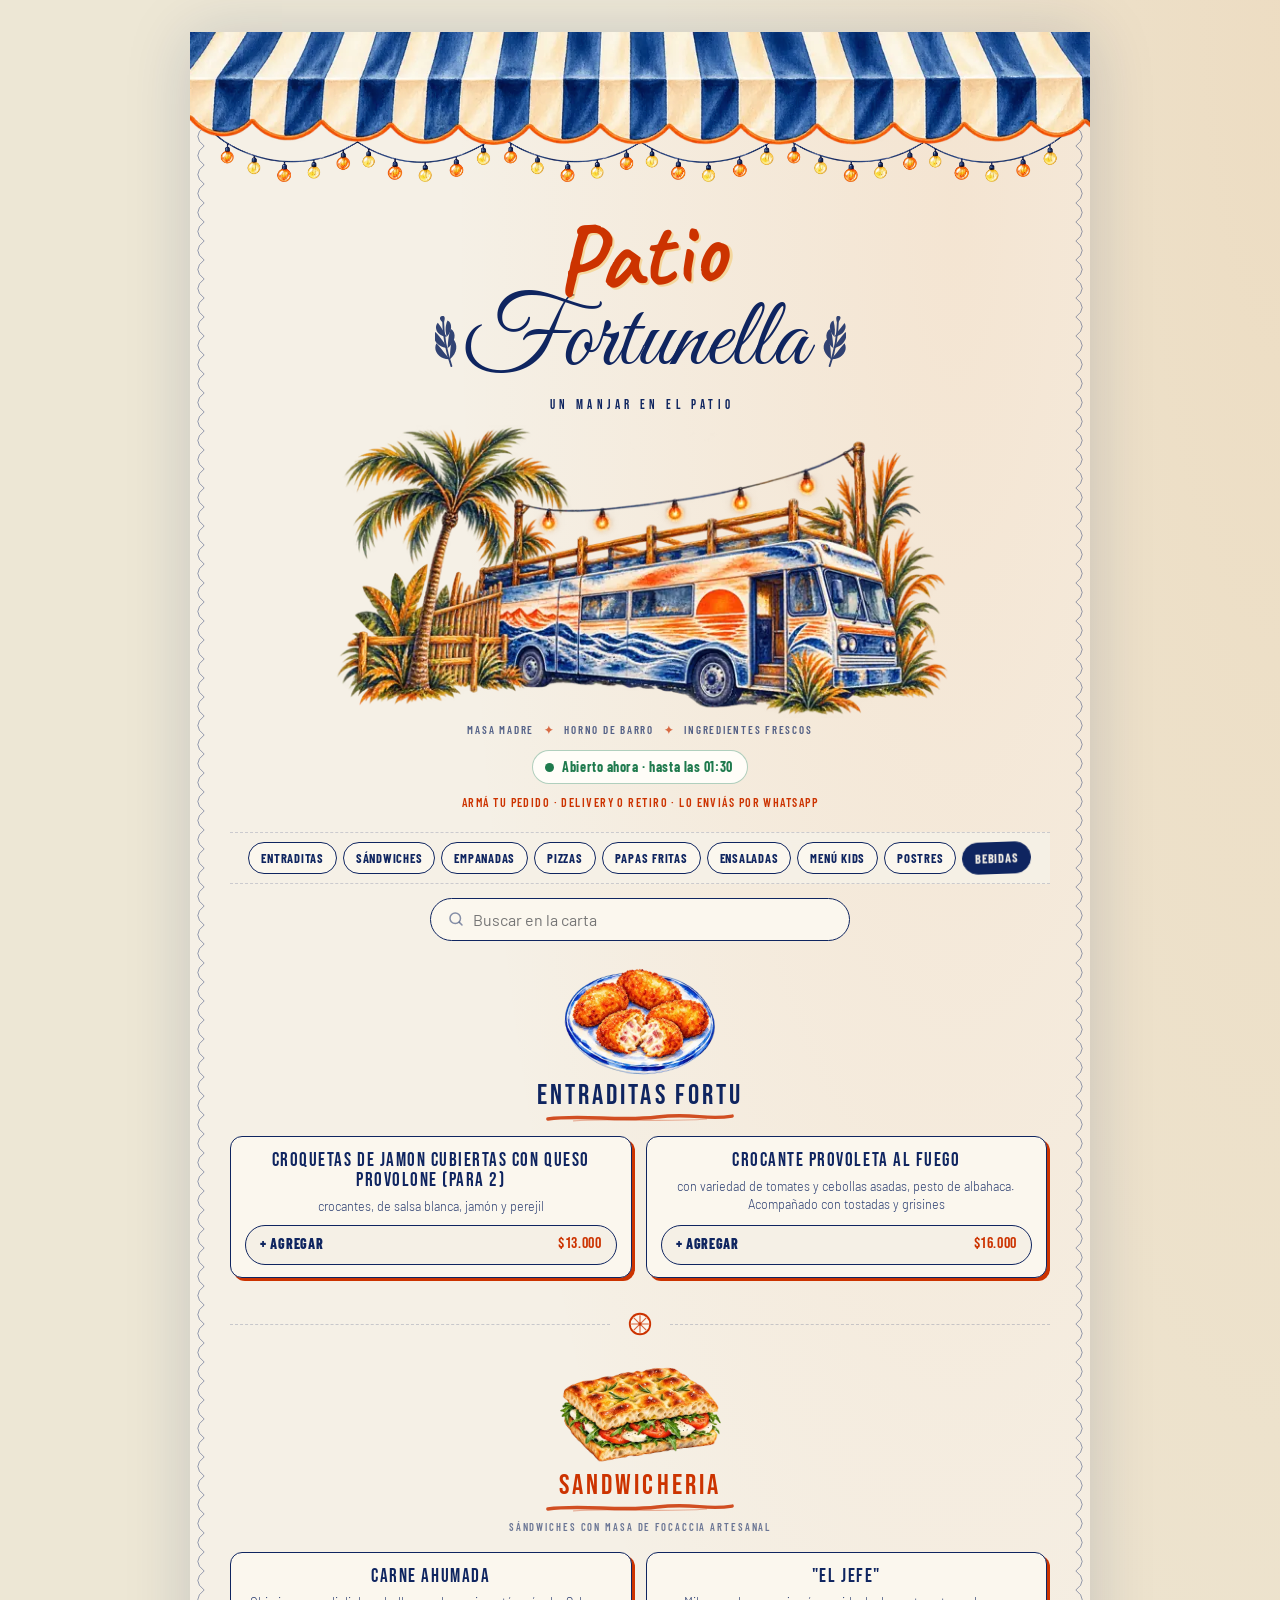
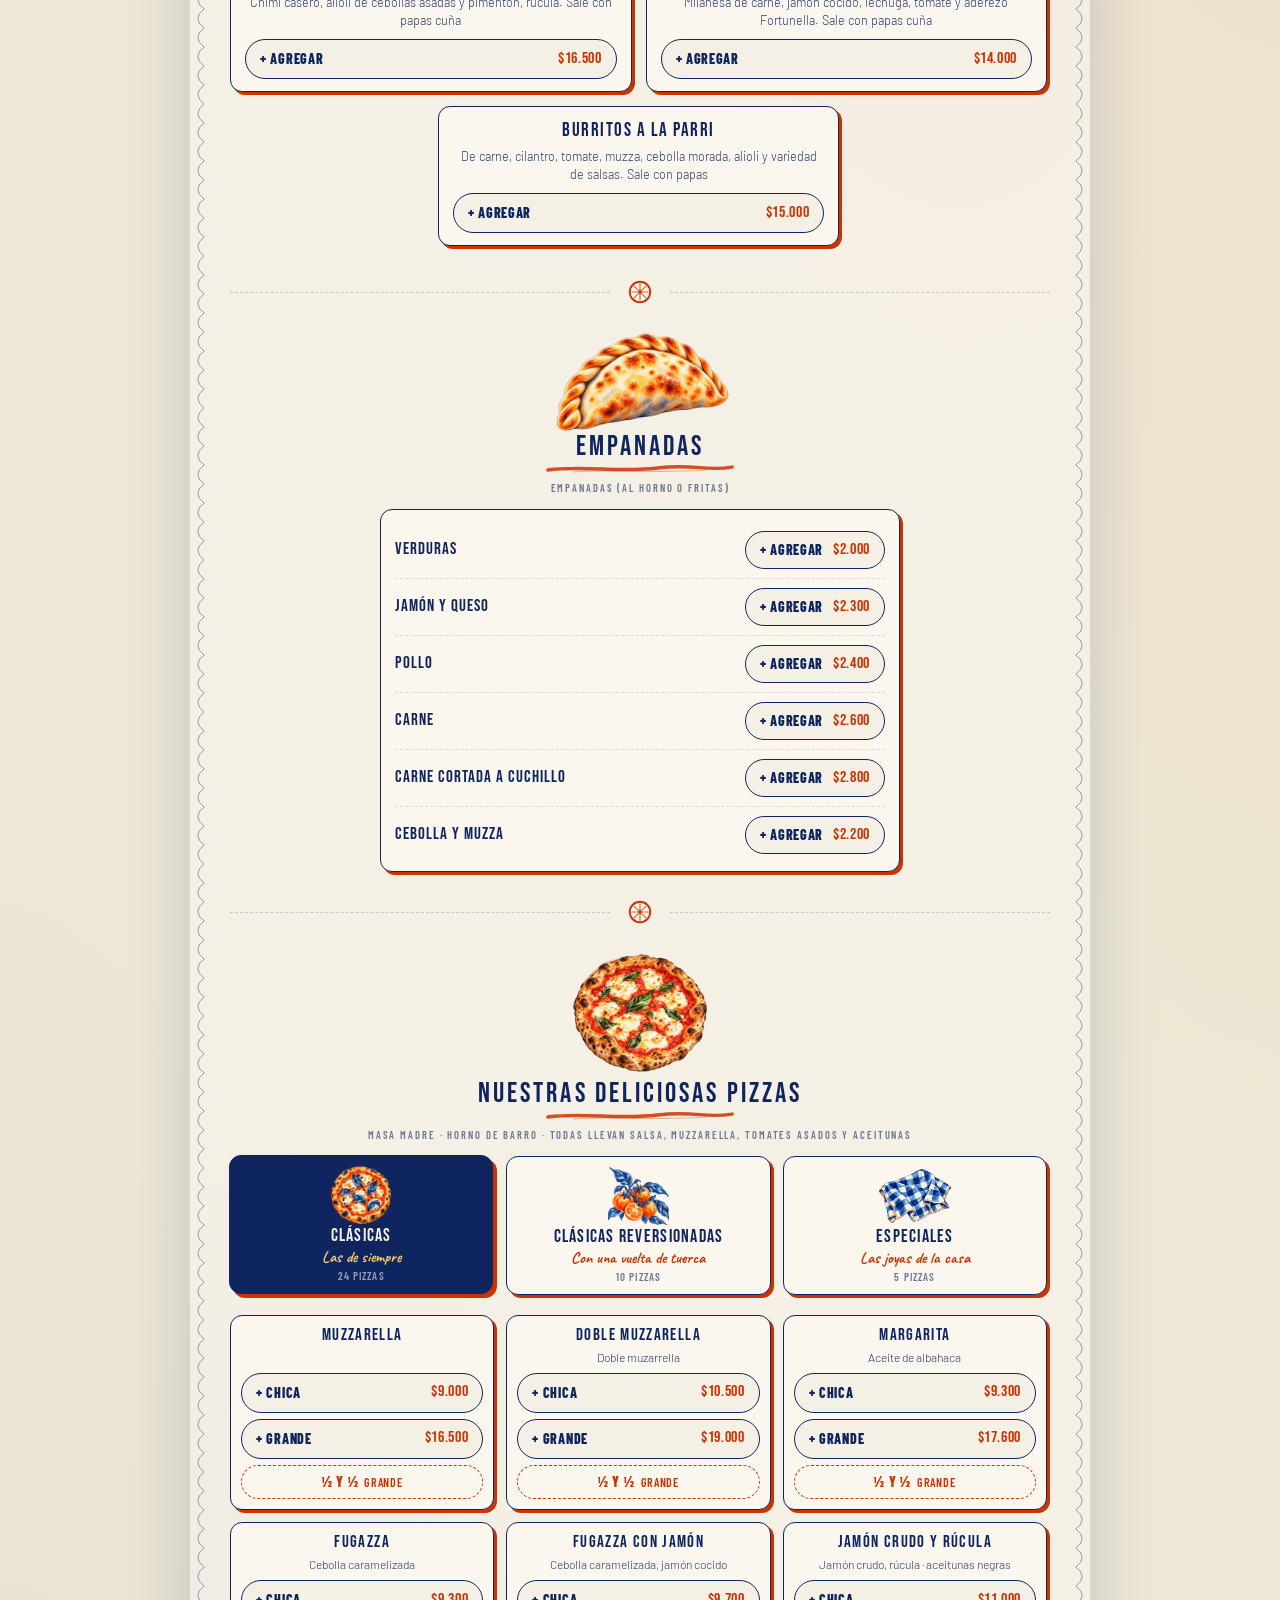
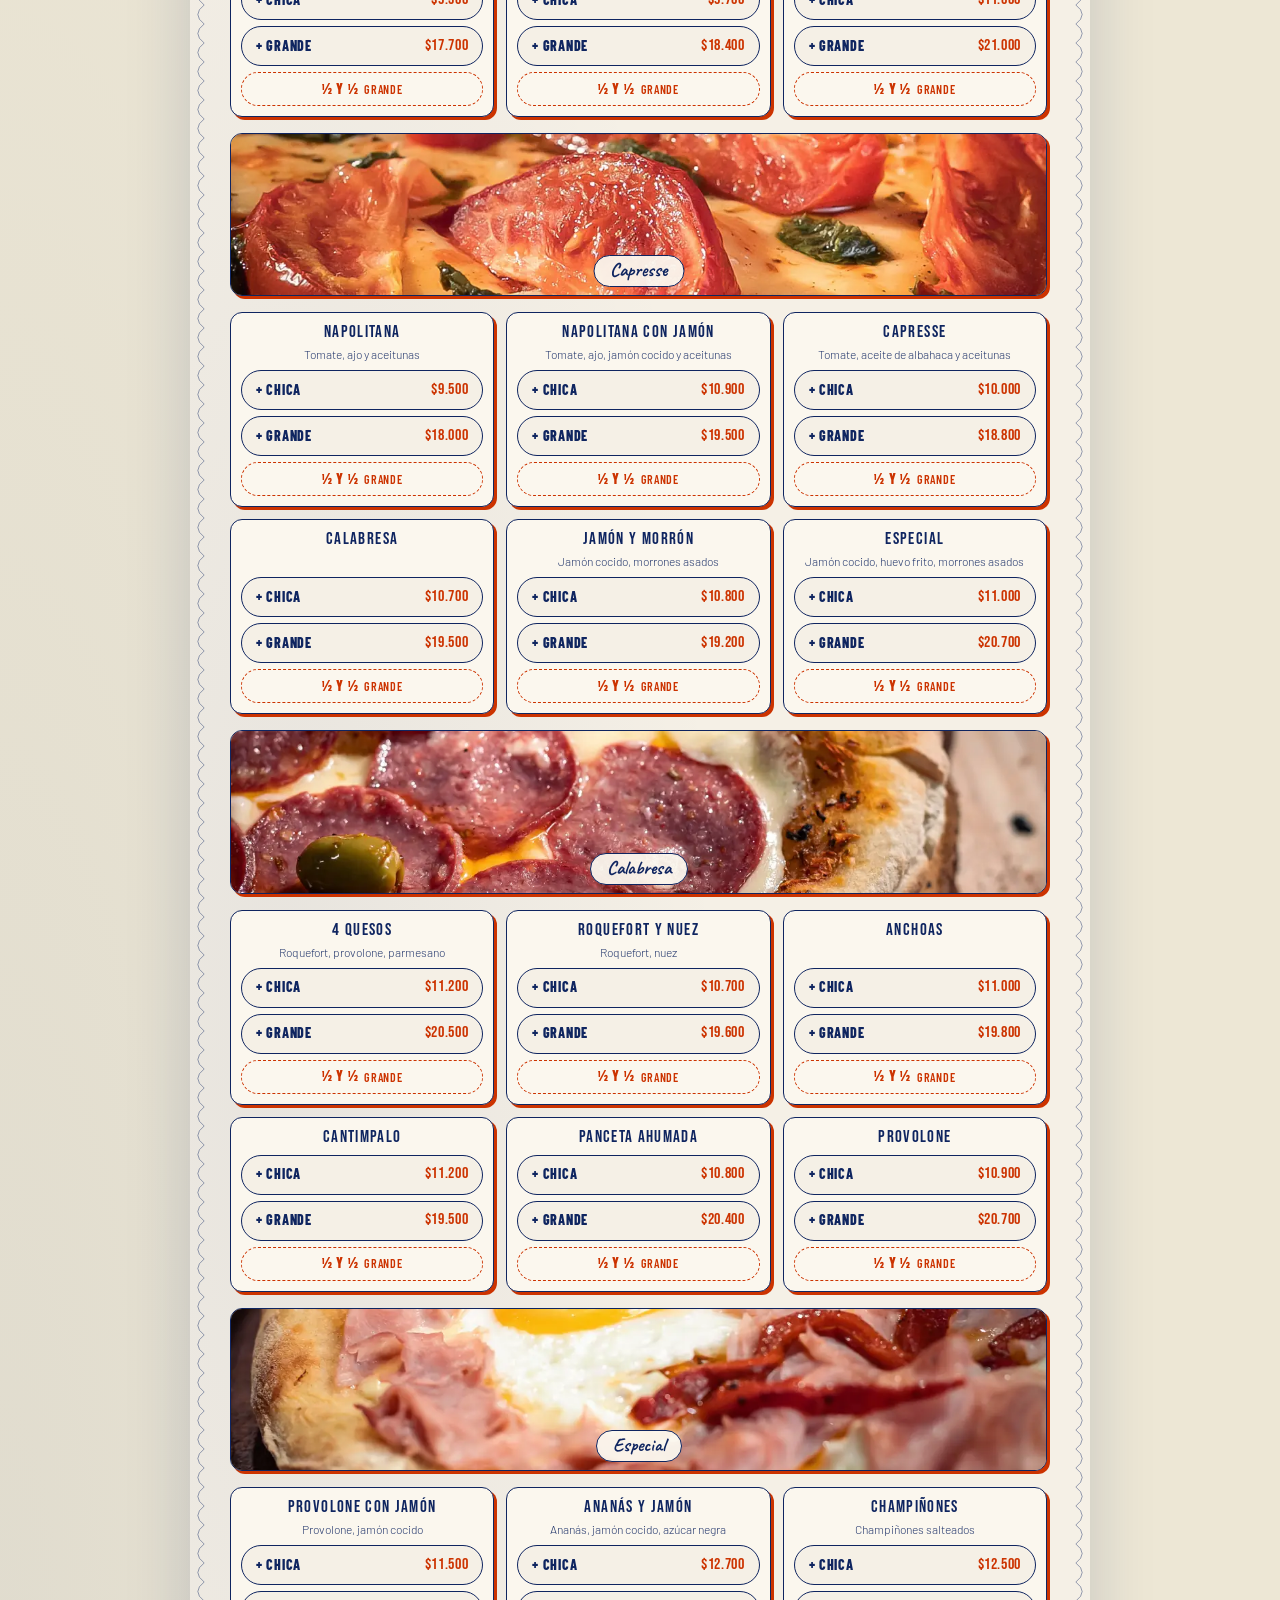
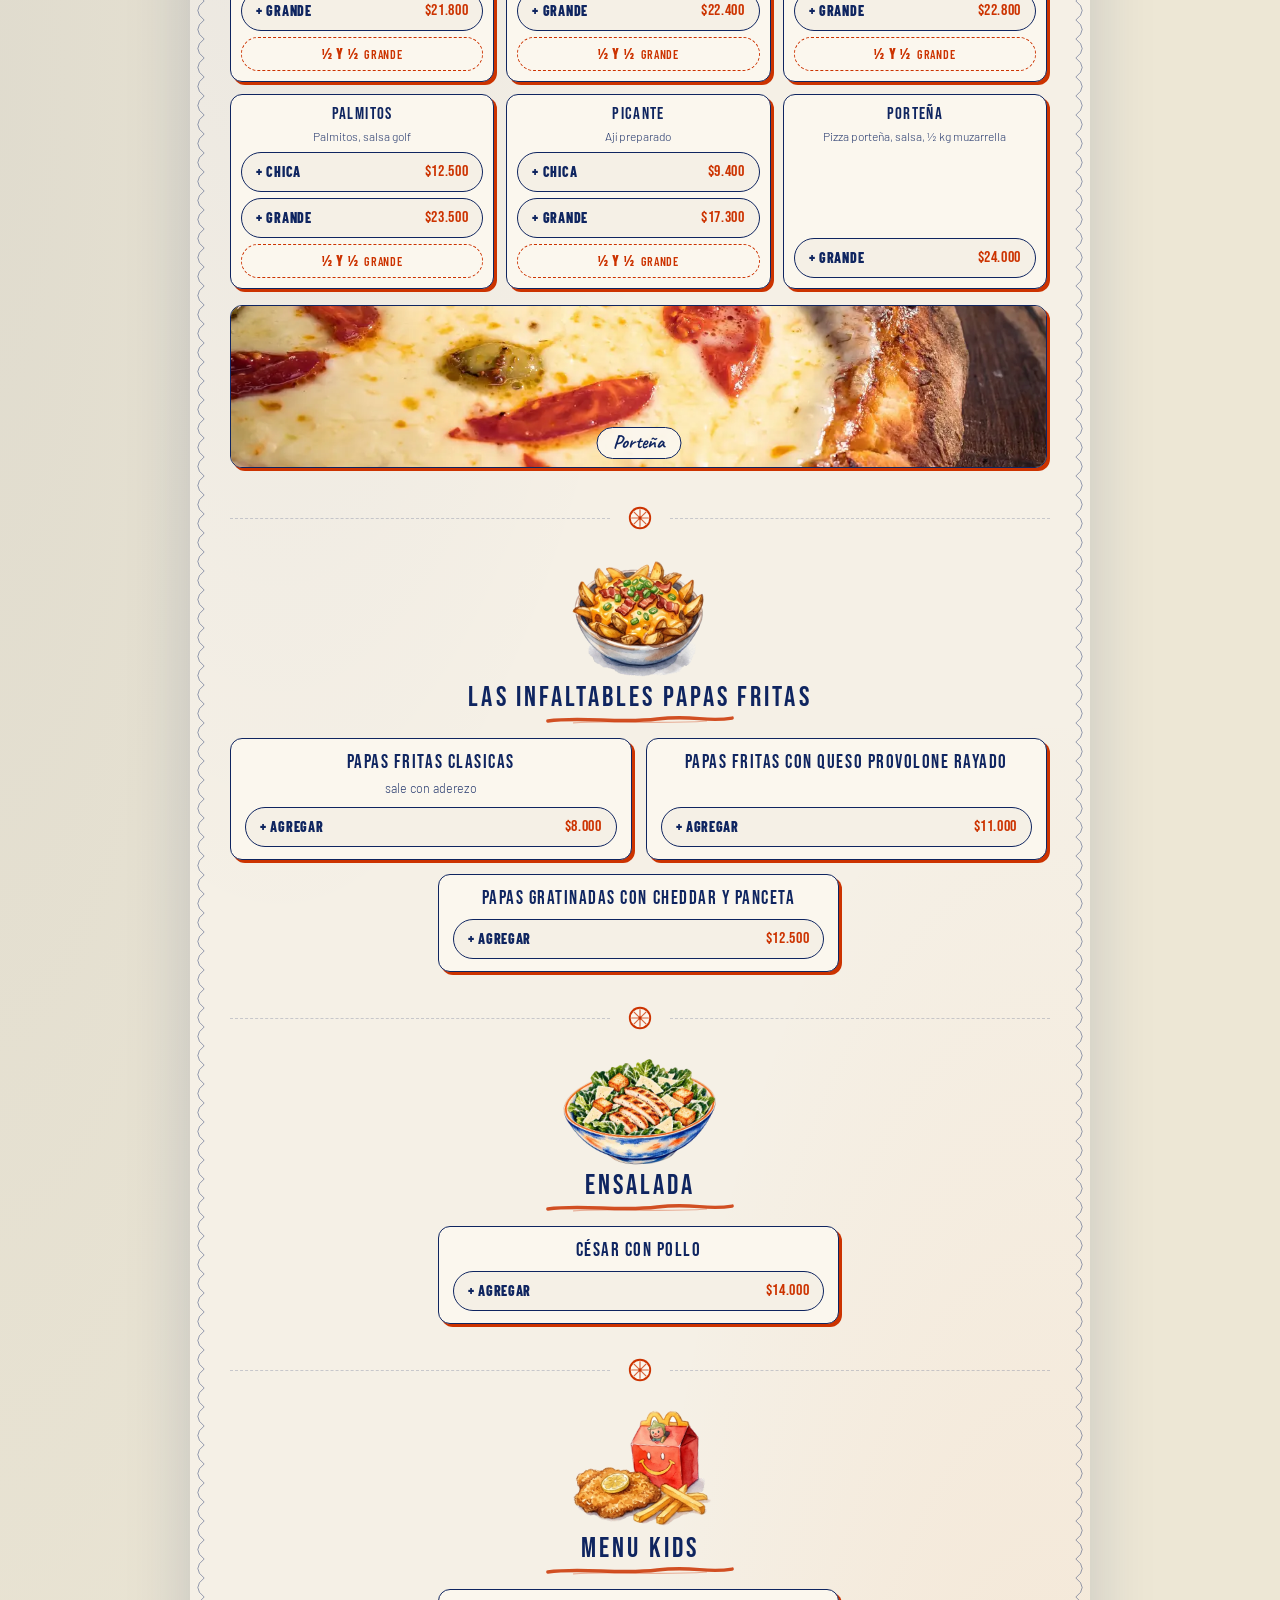
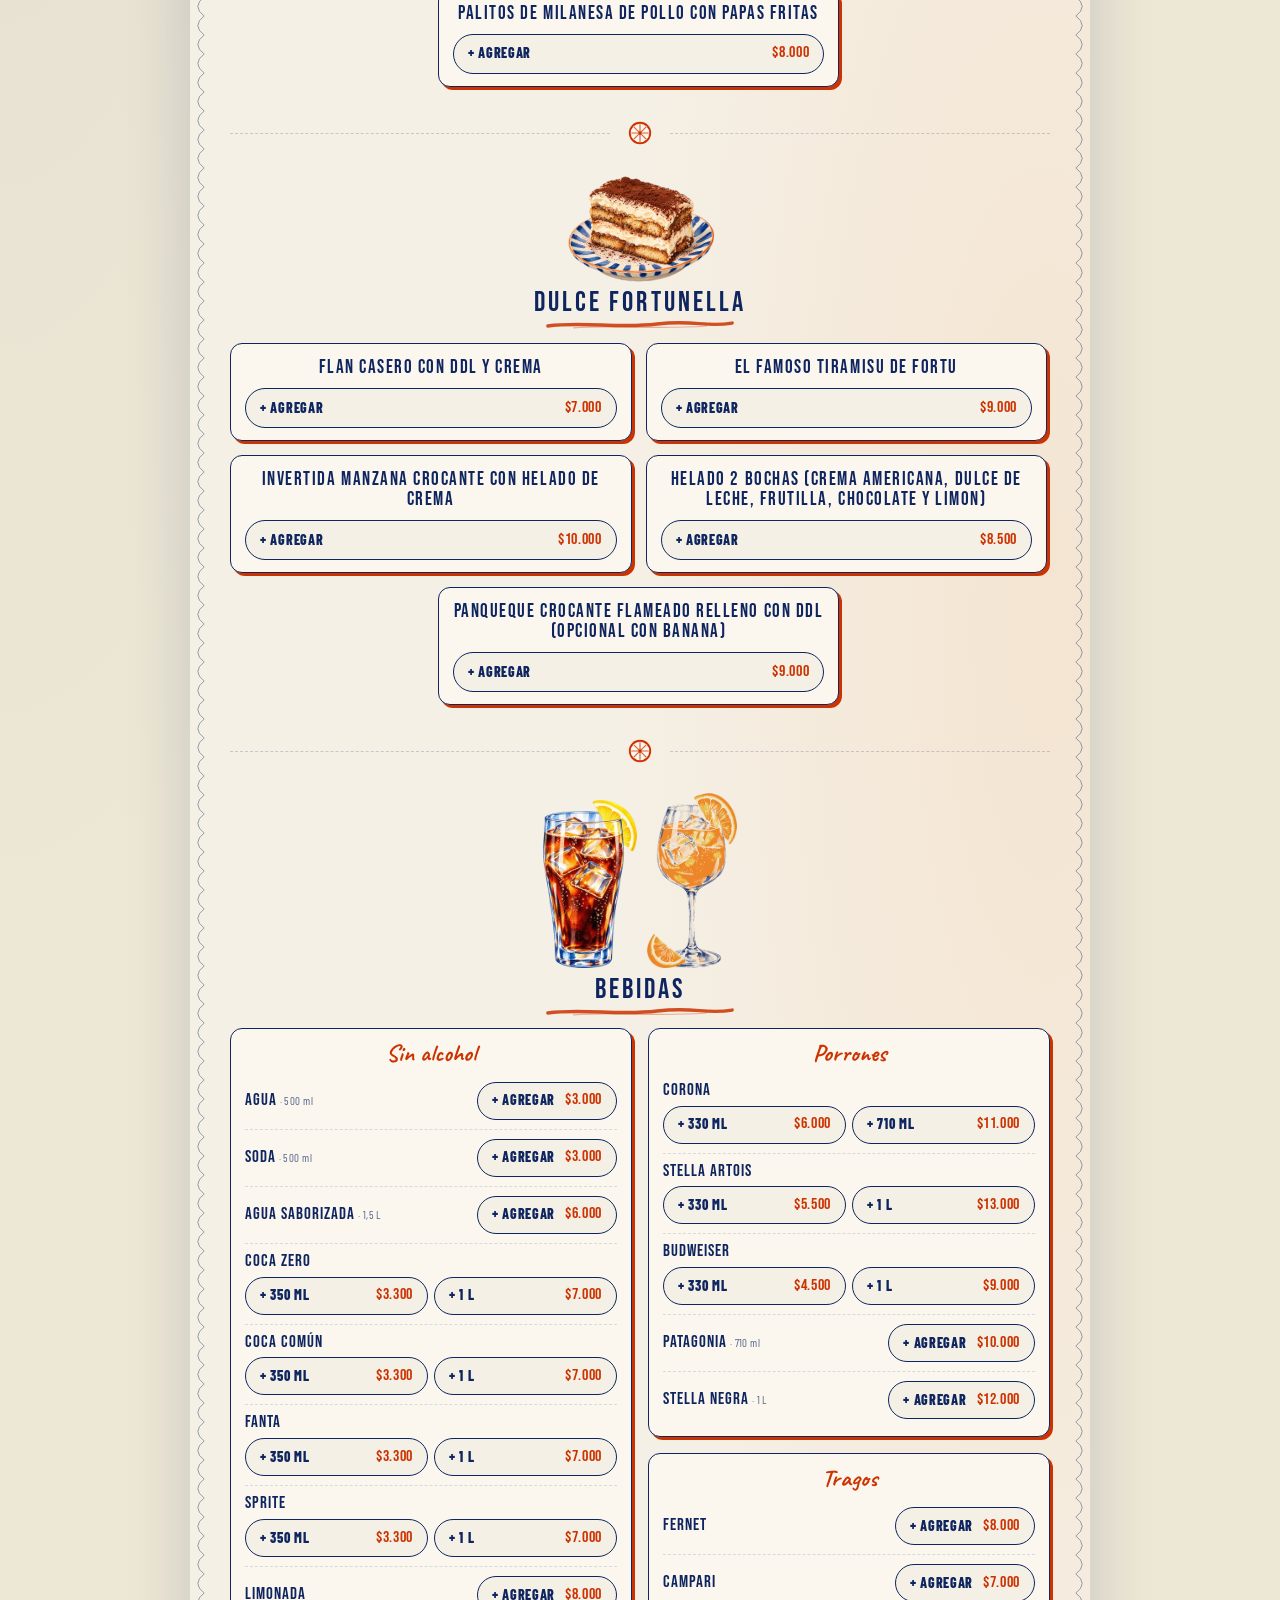
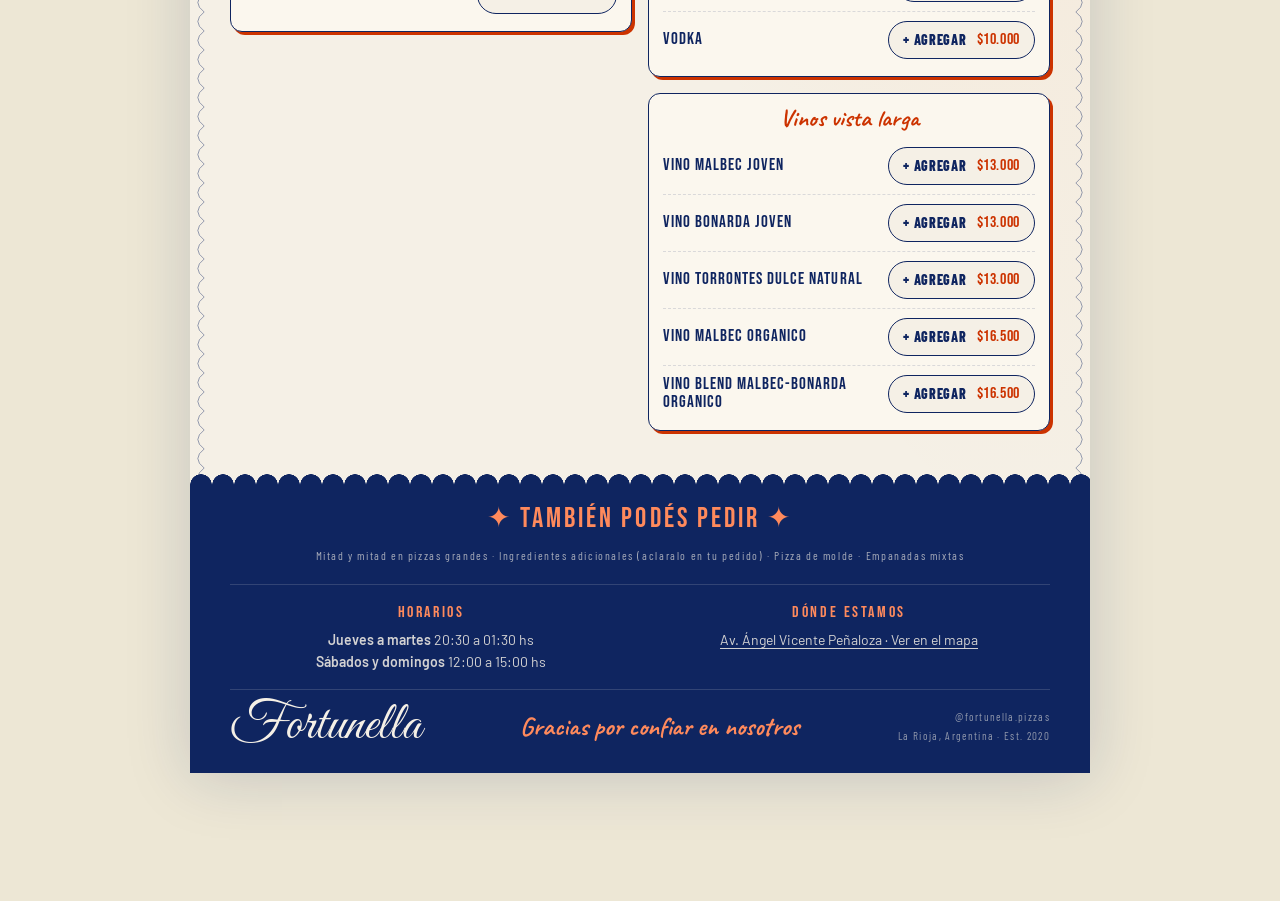
==== commit 0dcde45d: "Botones Agregar en empanadas y bebidas, ícono del bondi y carta de día - Empanadas y bebidas en reng" ====
--- a/index.html
+++ b/index.html
@@ -5,11 +5,14 @@
 <meta name="viewport" content="width=device-width, initial-scale=1.0, viewport-fit=cover">
 <meta name="theme-color" content="#0F2560">
 <meta name="description" content="Carta de Patio Fortunella, La Rioja. Armá tu pedido y envialo por WhatsApp.">
-<title>Patio Fortunella — Pedí online</title>
+<title>Patio Fortunella | Pedí online</title>
+<link rel="icon" type="image/png" sizes="32x32" href="icons/favicon-32.png">
+<link rel="icon" type="image/png" sizes="192x192" href="icons/icon-192.png">
+<link rel="apple-touch-icon" href="icons/apple-touch-icon.png">
 <link rel="preconnect" href="https://fonts.googleapis.com">
 <link rel="preconnect" href="https://fonts.gstatic.com" crossorigin>
 <link href="https://fonts.googleapis.com/css2?family=Great+Vibes&family=Bebas+Neue&family=Barlow:wght@300;400;500;600&family=Barlow+Condensed:wght@400;600;700;800&family=Caveat:wght@600;700&display=swap" rel="stylesheet">
-<link rel="stylesheet" href="css/styles.css?v=9">
+<link rel="stylesheet" href="css/styles.css?v=10">
 </head>
 <body class="verano">
 
@@ -39,6 +42,13 @@
     <svg viewBox="0 0 24 24" aria-hidden="true"><circle cx="11" cy="11" r="7"/><path d="m20 20-3.5-3.5"/></svg>
     <input id="search" type="search" placeholder="Buscar en la carta" autocomplete="off" aria-label="Buscar en la carta">
   </label>
+
+  <!-- Fines de semana al mediodía: carta de día (solo empanadas) o carta de noche -->
+  <div class="menu-switch" id="menuSwitch" hidden>
+    <span class="ms-icon" id="msIcon" aria-hidden="true"></span>
+    <div class="ms-text"><b id="msTitle"></b><span id="msText"></span></div>
+    <button type="button" class="ms-btn" id="msBtn"></button>
+  </div>
 
   <!-- Repetir el último pedido -->
   <section class="again" id="againCard" aria-labelledby="againTitle" hidden>
@@ -317,8 +327,8 @@
 
 <div class="toast" id="toast" role="status" aria-live="polite"></div>
 
-<script src="js/config.js?v=9"></script>
-<script src="data/menu.js?v=9"></script>
-<script src="js/app.js?v=9"></script>
+<script src="js/config.js?v=10"></script>
+<script src="data/menu.js?v=10"></script>
+<script src="js/app.js?v=10"></script>
 </body>
 </html>
--- a/css/styles.css
+++ b/css/styles.css
@@ -217,7 +217,7 @@
 }
 .add-btn:hover { background: var(--blue); color: var(--cream); }
 .add-btn:hover .ab-price { color: #FFB08F; }
-.add-btn:active, .half-btn:active, .pick-btn:active, .cell-btn:active { transform: scale(0.97); }
+.add-btn:active, .half-btn:active, .pick-btn:active { transform: scale(0.97); }
 .ab-size { font-family: var(--cond); font-weight: 800; font-size: 14px; letter-spacing: 0.05em; text-transform: uppercase; white-space: nowrap; }
 .ab-price { font-family: var(--display); font-size: 16px; letter-spacing: 0.04em; color: var(--orange); white-space: nowrap; }
 
@@ -255,7 +255,7 @@
 .half-chosen .text-btn { color: var(--cream); padding: 6px 10px; }
 .half-chosen .text-btn:hover { background: rgba(255, 255, 255, 0.12); color: #fff; }
 .item.half-first { border: 2px solid var(--blue); box-shadow: 4px 4px 0 var(--orange), 0 6px 22px rgba(15, 37, 96, 0.18); }
-.item.dim, .trow.dim { opacity: 0.32; }
+.item.dim { opacity: 0.32; }
 body.half-mode .section:not(:has(.item:not(.dim))) { opacity: .45; }
 
 /* ─── PIZZAS: pestañas con mini banners + fotos ─── */
@@ -291,42 +291,33 @@
   background: rgba(251, 247, 238, 0.94); border: 1.5px solid var(--blue); border-radius: 999px; padding: 5px 16px 6px; white-space: nowrap;
 }
 
-/* ─── TABLAS: empanadas y bebidas ─── */
+/* ─── EMPANADAS Y BEBIDAS: recuadros con renglones ─── */
 .ptable-wrap { display: grid; grid-template-columns: minmax(0, 520px); justify-content: center; margin-top: 8px; }
 .ptable-card {
   background: var(--paper); border: var(--card-border); border-radius: var(--card-radius); box-shadow: var(--card-shadow);
   padding: 12px 14px 8px;
 }
 .ptable-title { font-family: var(--script); font-weight: 700; font-size: 24px; line-height: 1; color: var(--orange); text-align: center; margin-bottom: 8px; }
-.ptable { width: 100%; border-collapse: collapse; }
-.ptable thead th {
-  font-family: var(--display); font-weight: 400; font-size: 12px; letter-spacing: 0.1em; opacity: .6; text-align: center;
-  padding: 0 2px 6px; border-bottom: 1px dashed rgba(15, 37, 96, 0.18); white-space: nowrap;
-}
-.ptable td, .ptable tbody th { padding: 6px 0; border-bottom: 0.5px solid rgba(15, 37, 96, 0.08); vertical-align: middle; }
-.ptable tbody tr:last-child > * { border-bottom: 0; }
-.t-name { text-align: left; font-family: var(--display); font-weight: 400; font-size: 17px; letter-spacing: 0.06em; line-height: 1.1; }
-.t-name-in { display: flex; align-items: center; gap: 6px; }
-.t-minus {
-  width: 28px; height: 28px; border-radius: 50%; background: var(--blue); color: var(--cream); flex: none;
-  font-size: 18px; line-height: 1; display: grid; place-items: center;
-}
-.t-minus:hover { background: #142e74; }
-.trow.in-cart .t-name { color: var(--orange); }
-.t-cell { text-align: center; padding-left: 4px !important; white-space: nowrap; }
-.cell-btn {
-  position: relative; min-width: 54px; height: 34px; padding: 0 8px; border-radius: 999px;
-  background: rgba(204, 51, 0, 0.08); color: var(--orange); border: 1.5px solid transparent;
-  font-family: var(--display); font-size: 15px; letter-spacing: 0.04em;
-}
-.cell-btn:hover { border-color: var(--orange); }
-.cell-btn.on { background: var(--blue); color: var(--cream); }
-.cell-n {
-  position: absolute; top: -8px; right: -6px; min-width: 19px; height: 19px; padding: 0 5px; border-radius: 10px;
-  background: var(--orange); color: #fff; font-family: var(--cond); font-weight: 800; font-size: 12px; line-height: 19px; letter-spacing: 0;
-}
-.cell-n:empty { display: none; }
-.t-dash { opacity: .35; }
+/* Renglón: nombre a la izquierda, botón "+ Agregar  $precio" a la derecha */
+.rows { display: flex; flex-direction: column; }
+.item.row {
+  flex-direction: row; align-items: center; justify-content: space-between; gap: 10px; text-align: left;
+  padding: 9px 0; background: none; border: 0; border-bottom: 1px dashed rgba(15, 37, 96, 0.14);
+  border-radius: 0; box-shadow: none;
+}
+.item.row:last-child { border-bottom: 0; }
+.item.row .item-name { flex: 1; min-width: 0; font-size: 17px; letter-spacing: 0.06em; }
+.item.row.in-cart { border-color: rgba(15, 37, 96, 0.14); box-shadow: none; }
+.item.row.in-cart .item-name { color: var(--orange); }
+.item.row .item-actions { width: auto; flex: none; margin: 0; padding: 0; flex-direction: row; gap: 6px; }
+.item.row .add-btn { width: auto; min-height: 38px; gap: 10px; padding: 0 14px; }
+.item.row .qty-group { width: 150px; min-height: 38px; }
+.item.row .qty-group button { height: 38px; }
+.item.row .item-halves { display: none; }
+/* Bebida con varios tamaños: nombre arriba, un botón por tamaño debajo */
+.item.row.multi { flex-direction: column; align-items: stretch; gap: 6px; }
+.item.row.multi .item-actions { width: 100%; }
+.item.row.multi .add-btn, .item.row.multi .qty-group { flex: 1 1 0; min-width: 0; width: auto; }
 .beb { columns: 2; column-gap: 16px; margin-top: 10px; }
 .beb > .ptable-card { break-inside: avoid; margin-bottom: 16px; display: block; }
 
@@ -699,6 +690,28 @@
 .toast-btn {
   flex: none; color: var(--ok); background: #fff; border-radius: 999px; padding: 7px 14px;
   font-family: var(--cond); font-weight: 800; font-size: 14px; letter-spacing: 0.06em; text-transform: uppercase;
+}
+
+/* Carta de día / de noche */
+.off-menu { display: none !important; }
+body.day-menu .divider, body.day-menu .v-nav { display: none; }
+.menu-switch {
+  max-width: 560px; margin: 16px auto 0; padding: 12px 12px 12px 14px; display: flex; align-items: center; gap: 12px;
+  background: var(--paper); border: var(--card-border); border-radius: var(--card-radius); box-shadow: var(--card-shadow);
+  scroll-margin-top: 70px;
+}
+.ms-icon { font-size: 26px; line-height: 1; flex: none; }
+.ms-text { flex: 1; min-width: 0; display: flex; flex-direction: column; line-height: 1.25; }
+.ms-text b { font-family: var(--script); font-weight: 700; font-size: 24px; line-height: 1; color: var(--orange); }
+.ms-text span { font-size: 13.5px; opacity: .85; margin-top: 2px; }
+.ms-btn {
+  flex: none; min-height: 40px; padding: 0 14px; border-radius: 999px; background: var(--blue); color: var(--cream);
+  font-family: var(--cond); font-weight: 800; font-size: 13.5px; letter-spacing: 0.05em; text-transform: uppercase;
+}
+.ms-btn:hover { background: #142e74; }
+@media (max-width: 420px) {
+  .menu-switch { flex-wrap: wrap; }
+  .ms-btn { flex: 1 1 100%; }
 }
 
 /* Repetir el último pedido: mismo marco que las tarjetas */
@@ -769,8 +782,10 @@
   .cards:not(.has-desc):not(.pz) .add-btn { padding: 0 10px; }
   .beb { columns: 1; }
   .ptable-card { padding: 10px 10px 6px; }
-  .t-name { font-size: 15px; letter-spacing: .04em; }
-  .cell-btn { min-width: 48px; padding: 0 6px; font-size: 14px; }
+  .item.row .item-name { font-size: 15.5px; letter-spacing: .04em; }
+  .item.row .add-btn { padding: 0 12px; gap: 8px; }
+  .item.row .qty-group { width: 132px; }
+  .item.row.multi .ab-size { font-size: 12.5px; }
 }
 @media (max-width: 400px) {
   .hero-name { font-size: 54px; }
